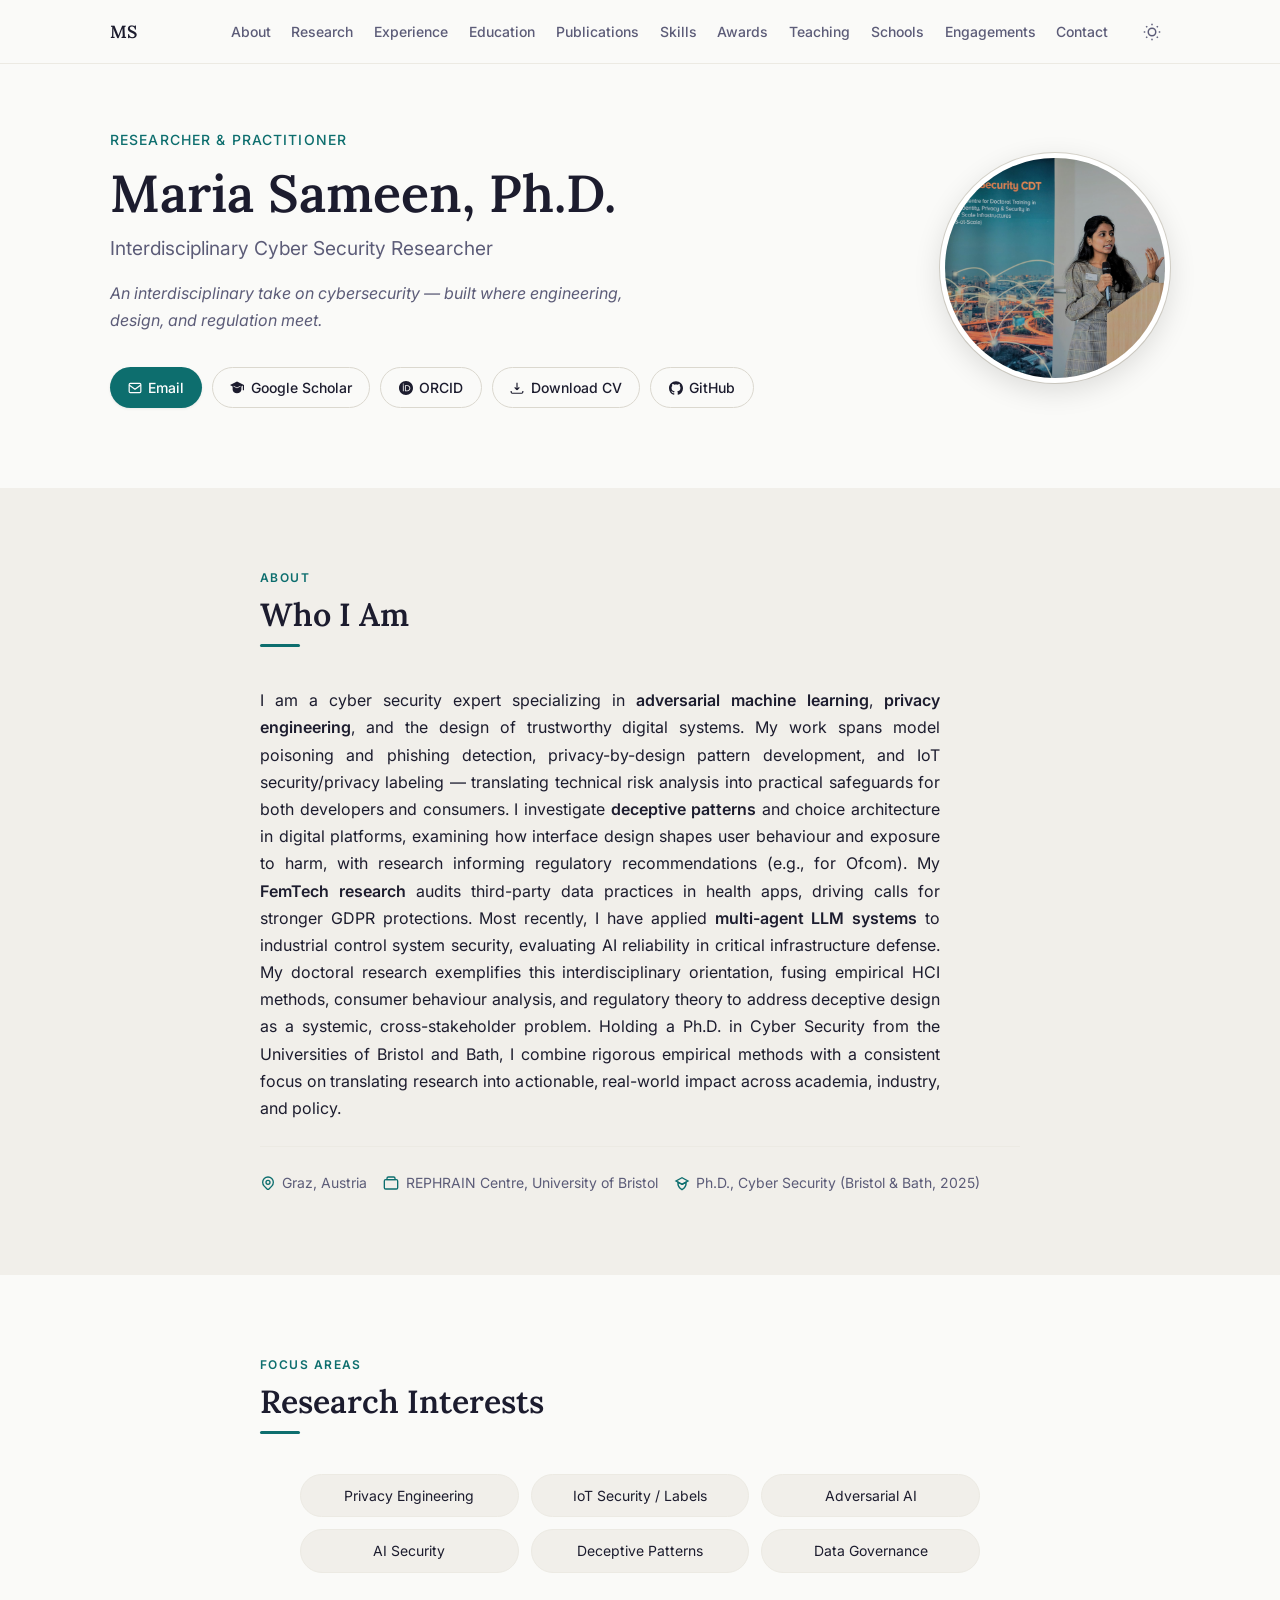
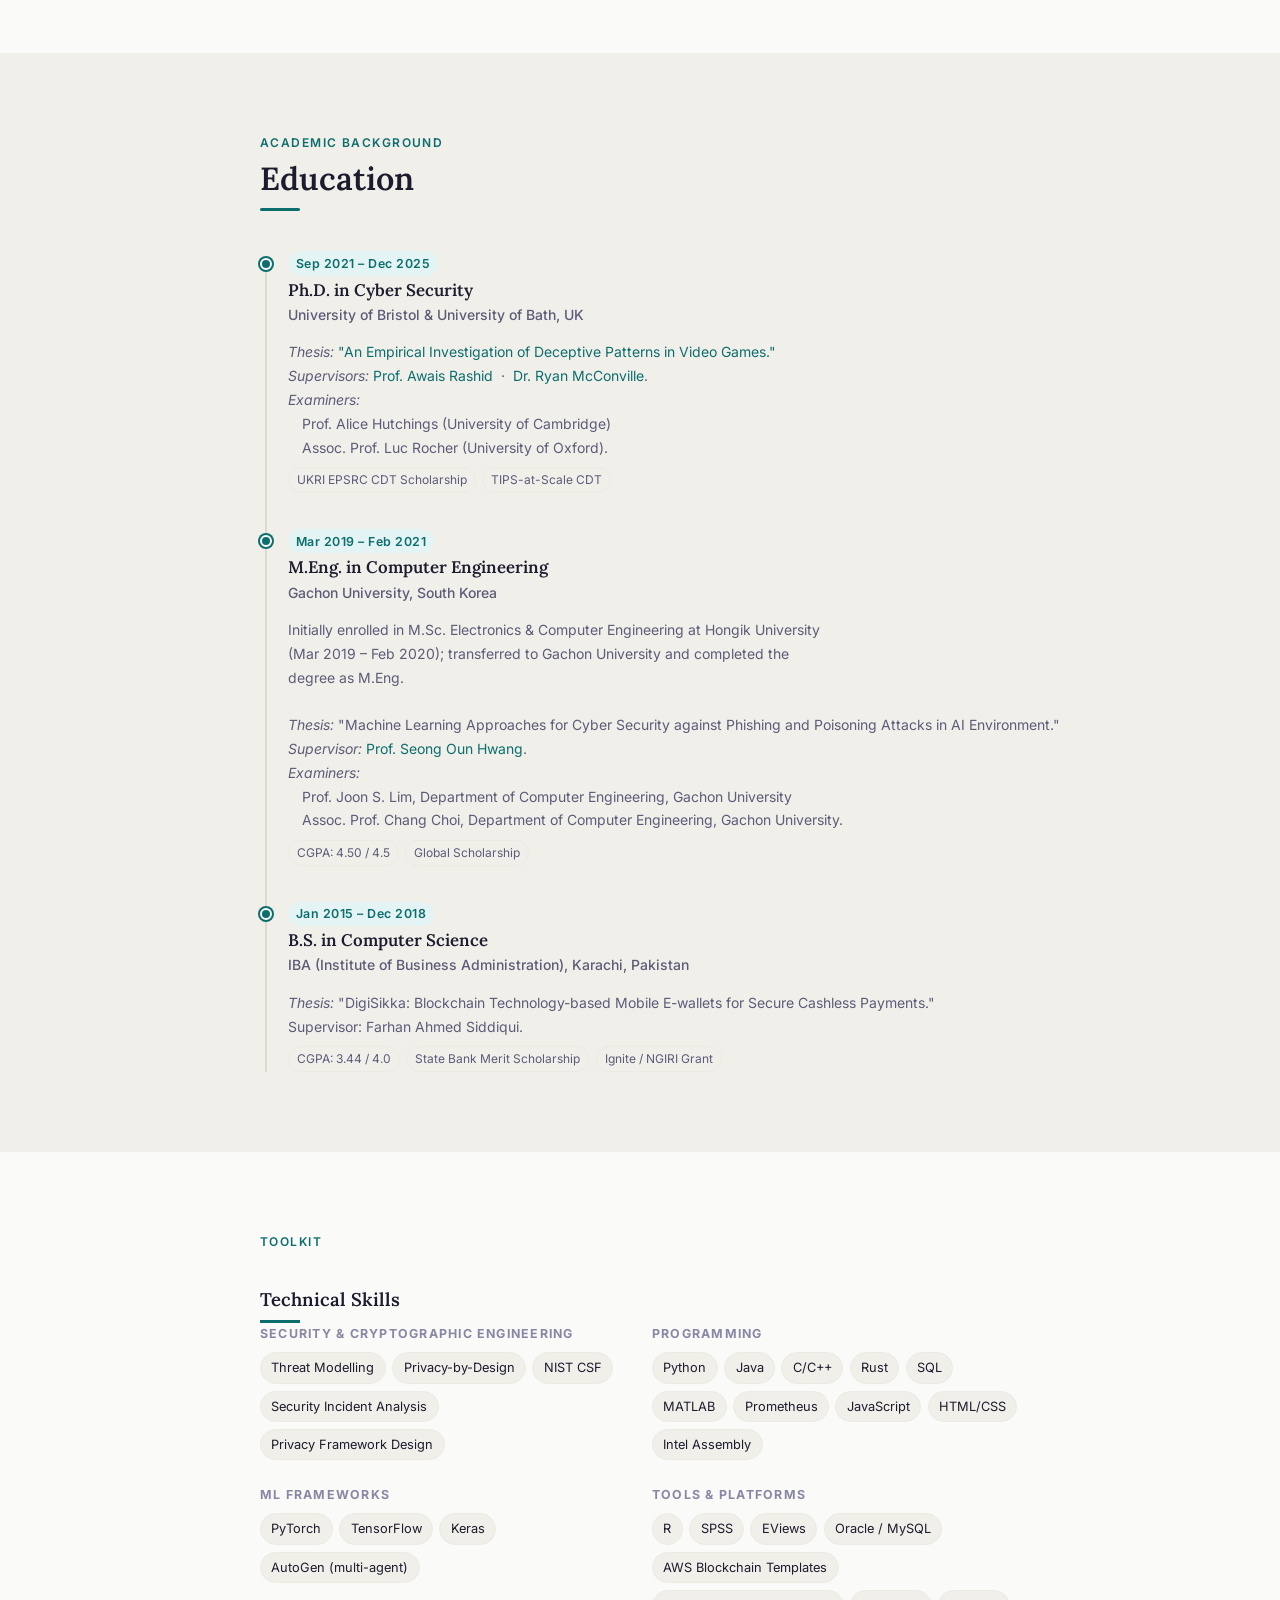
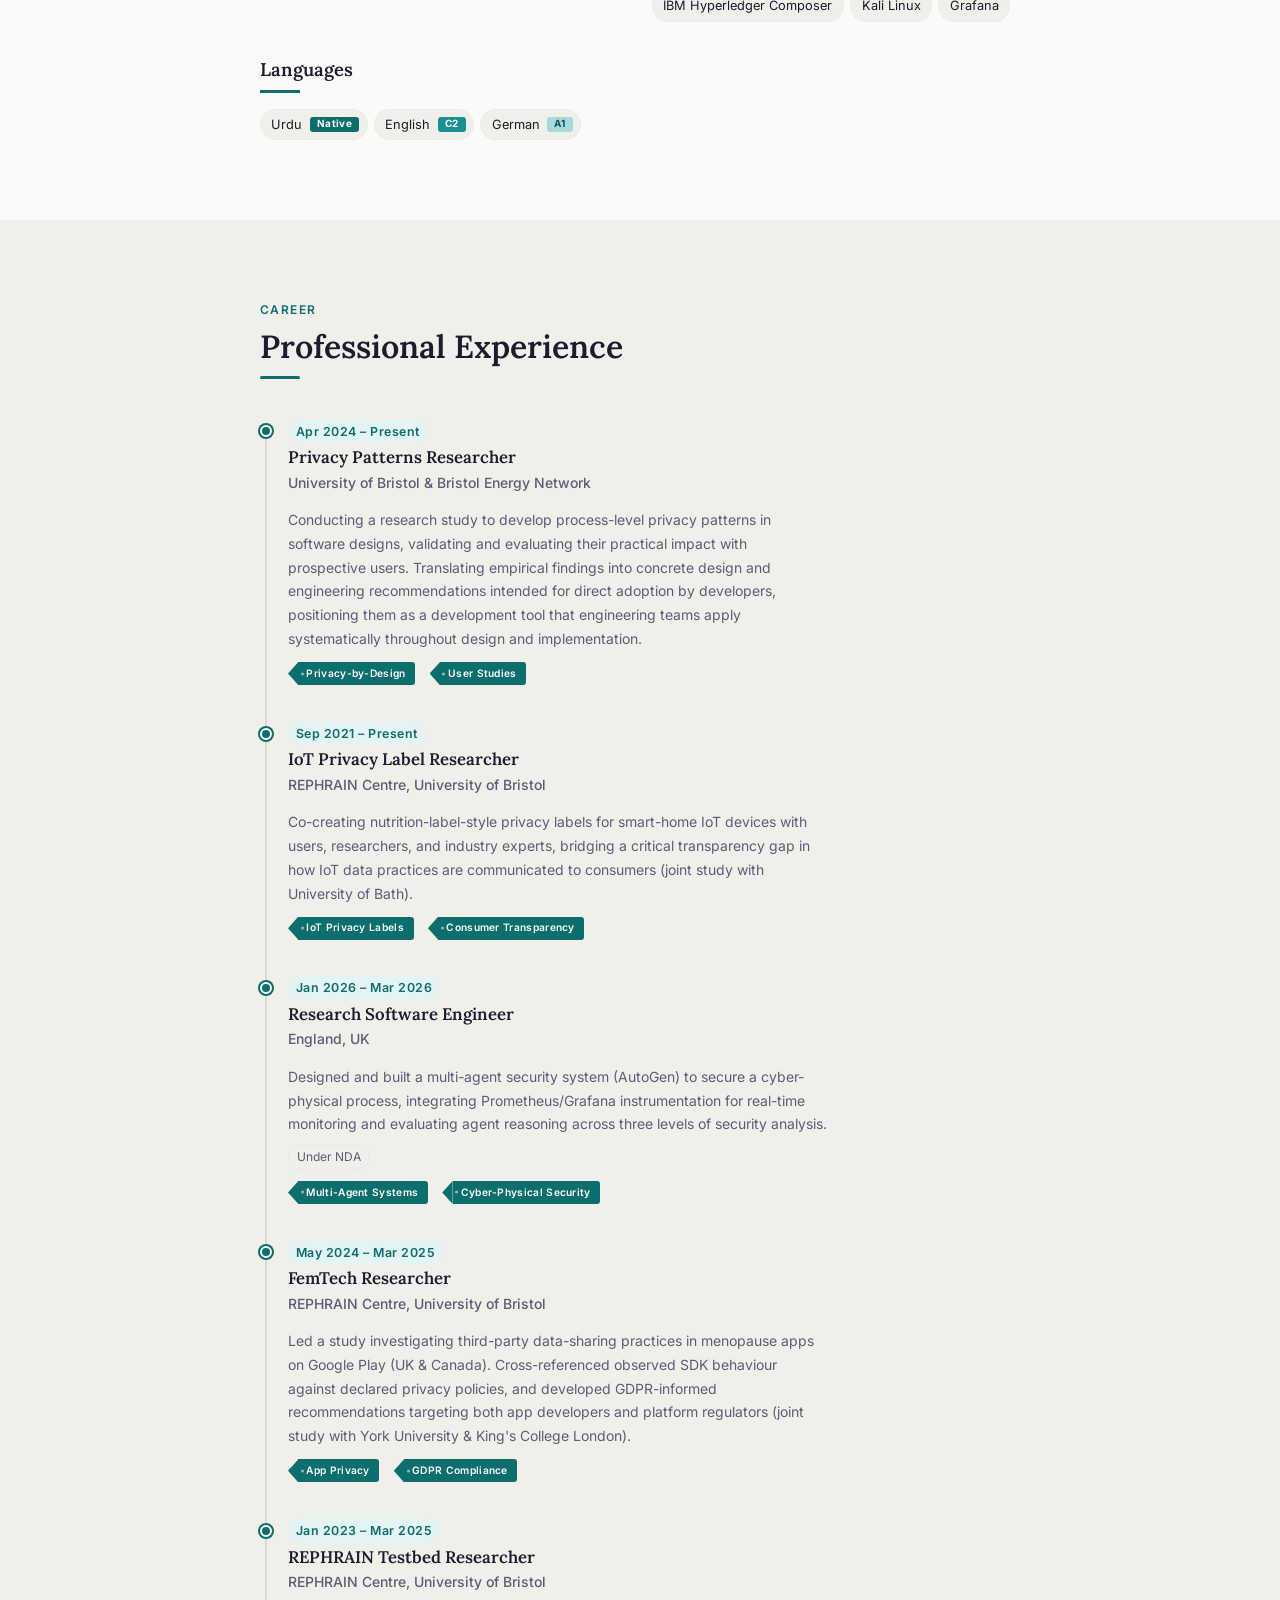
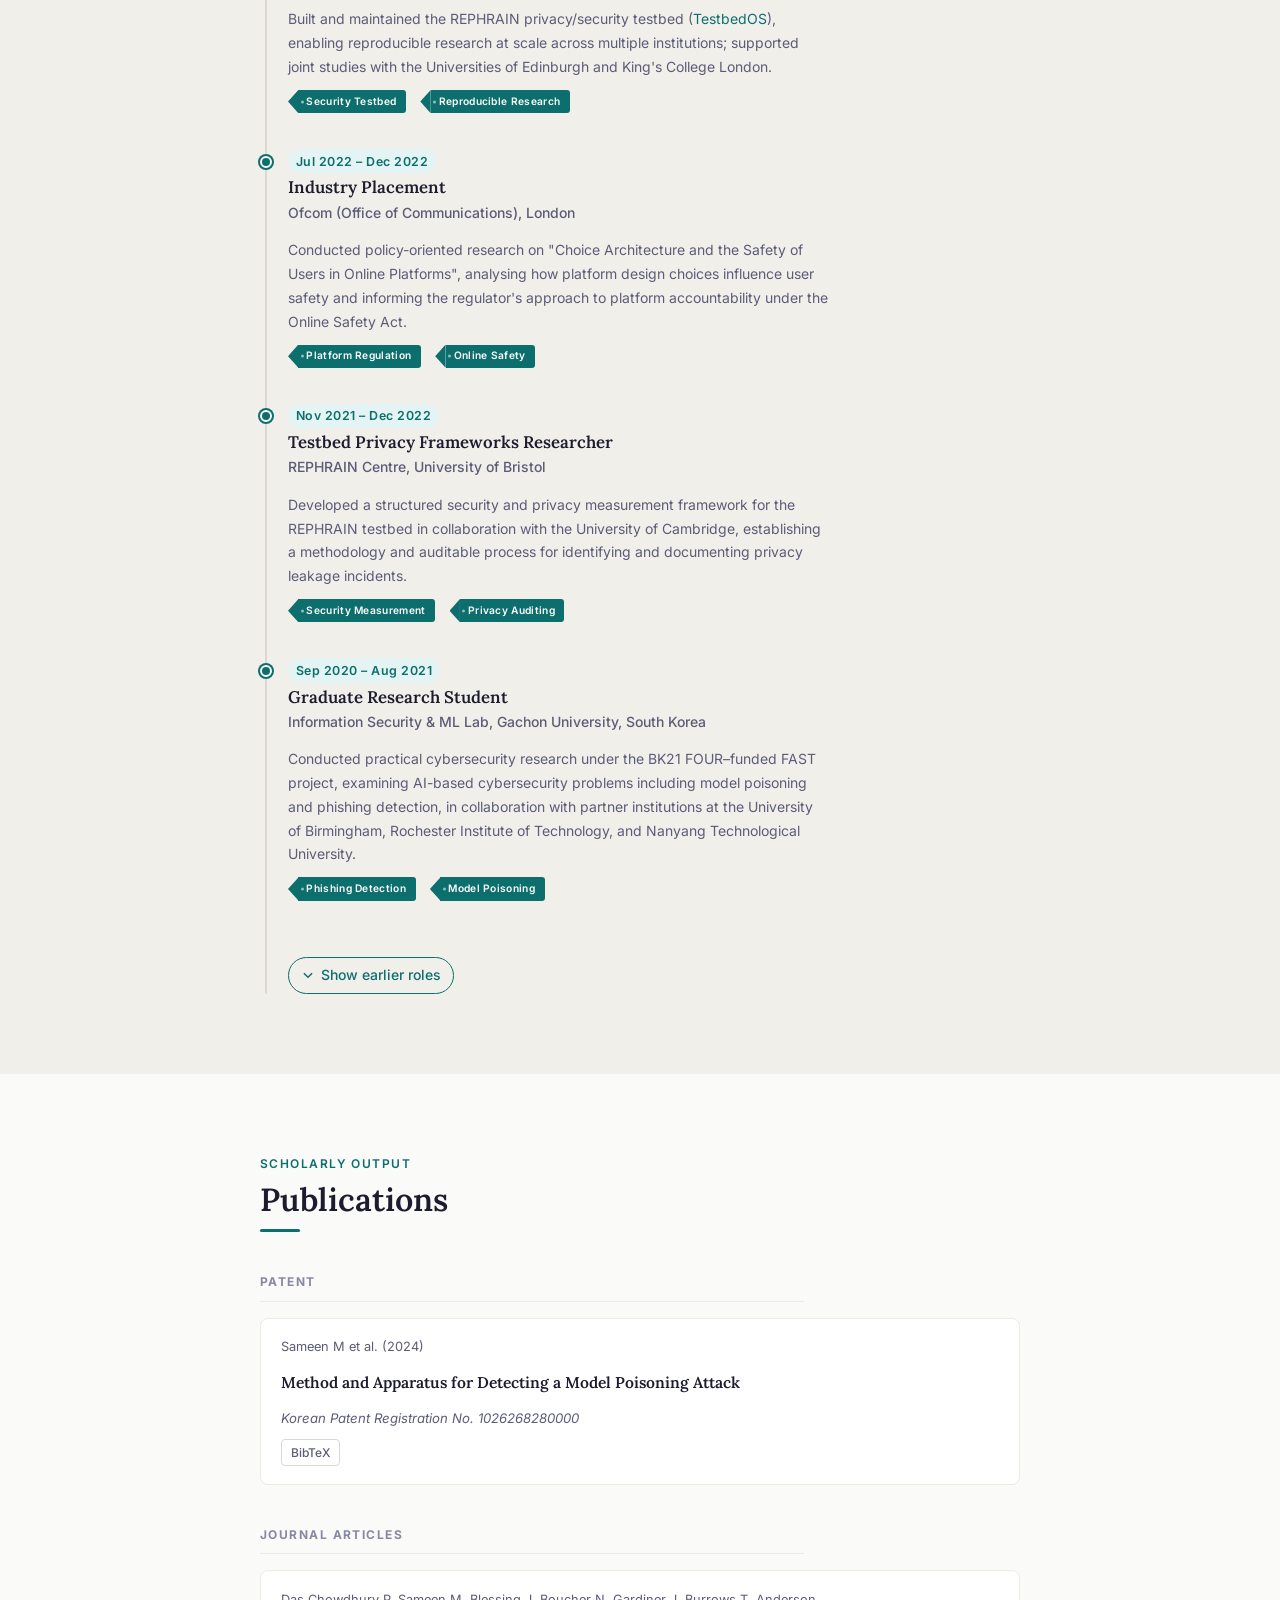
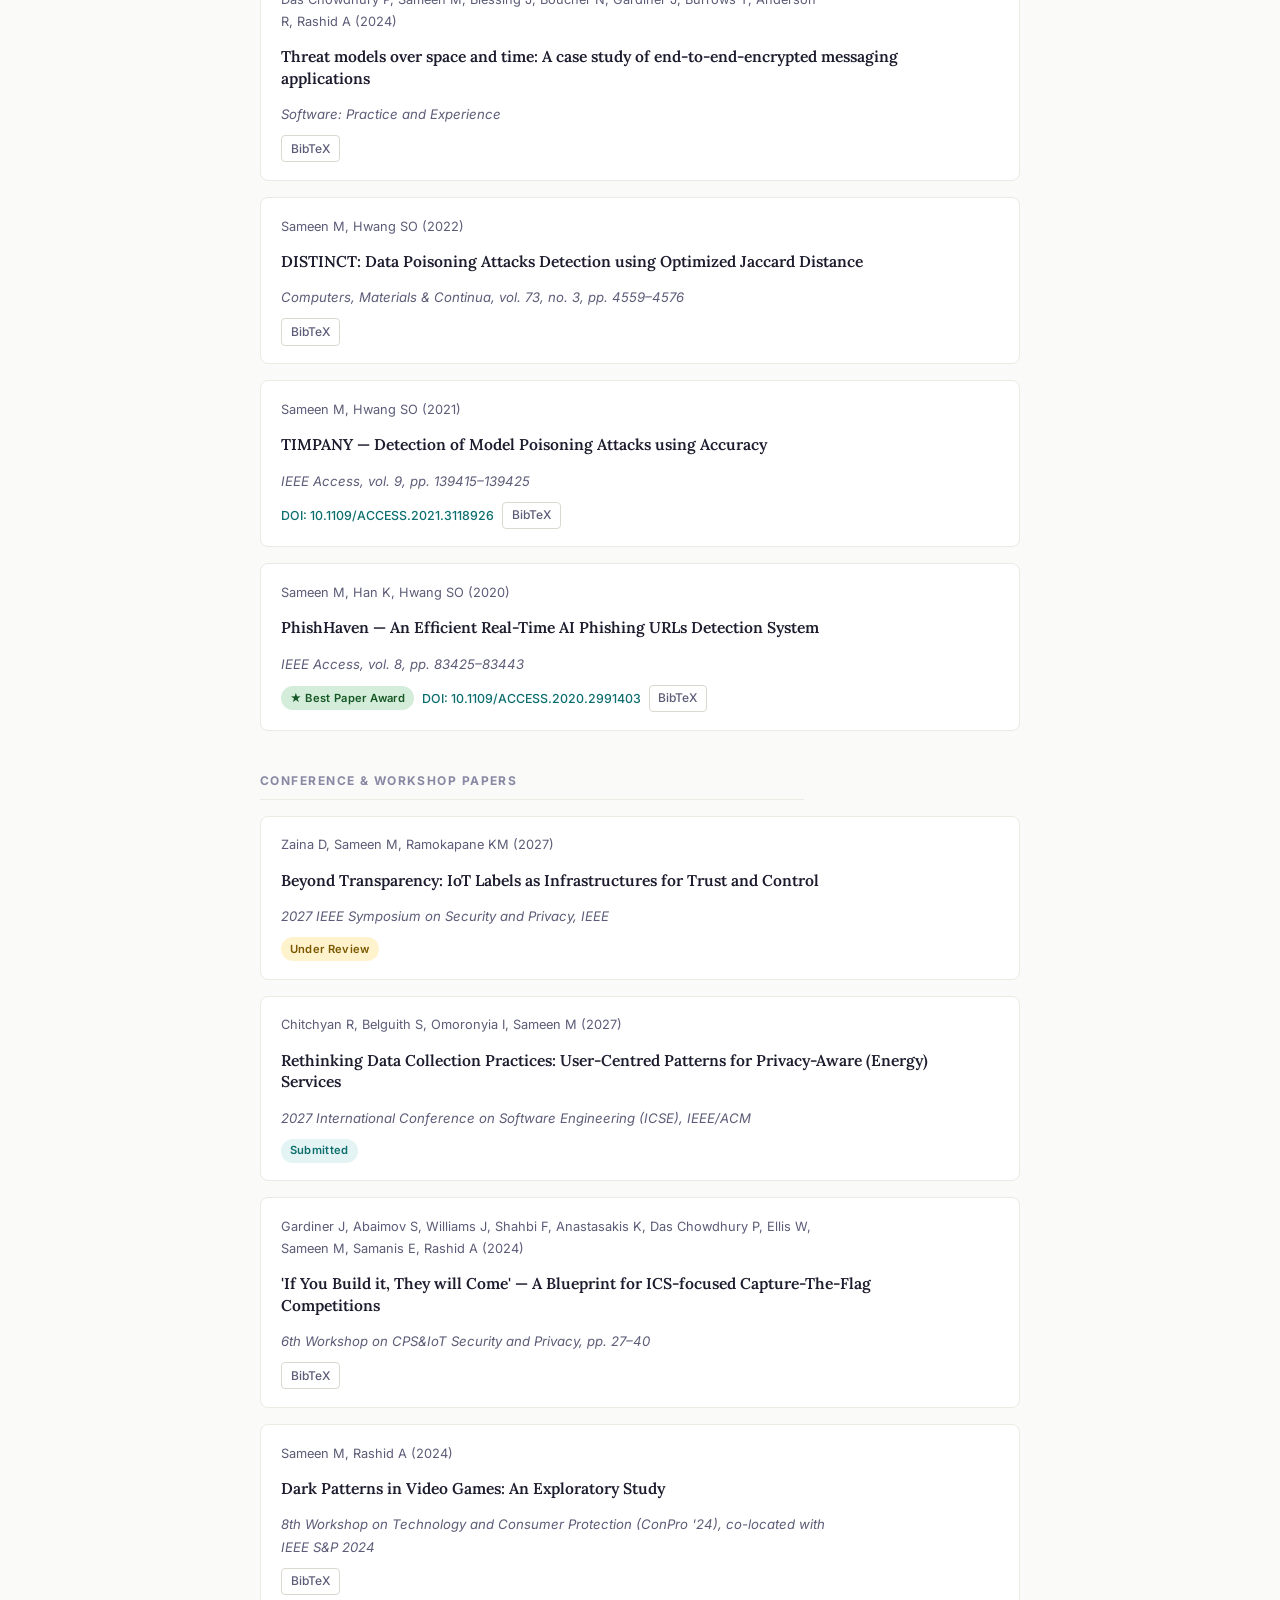
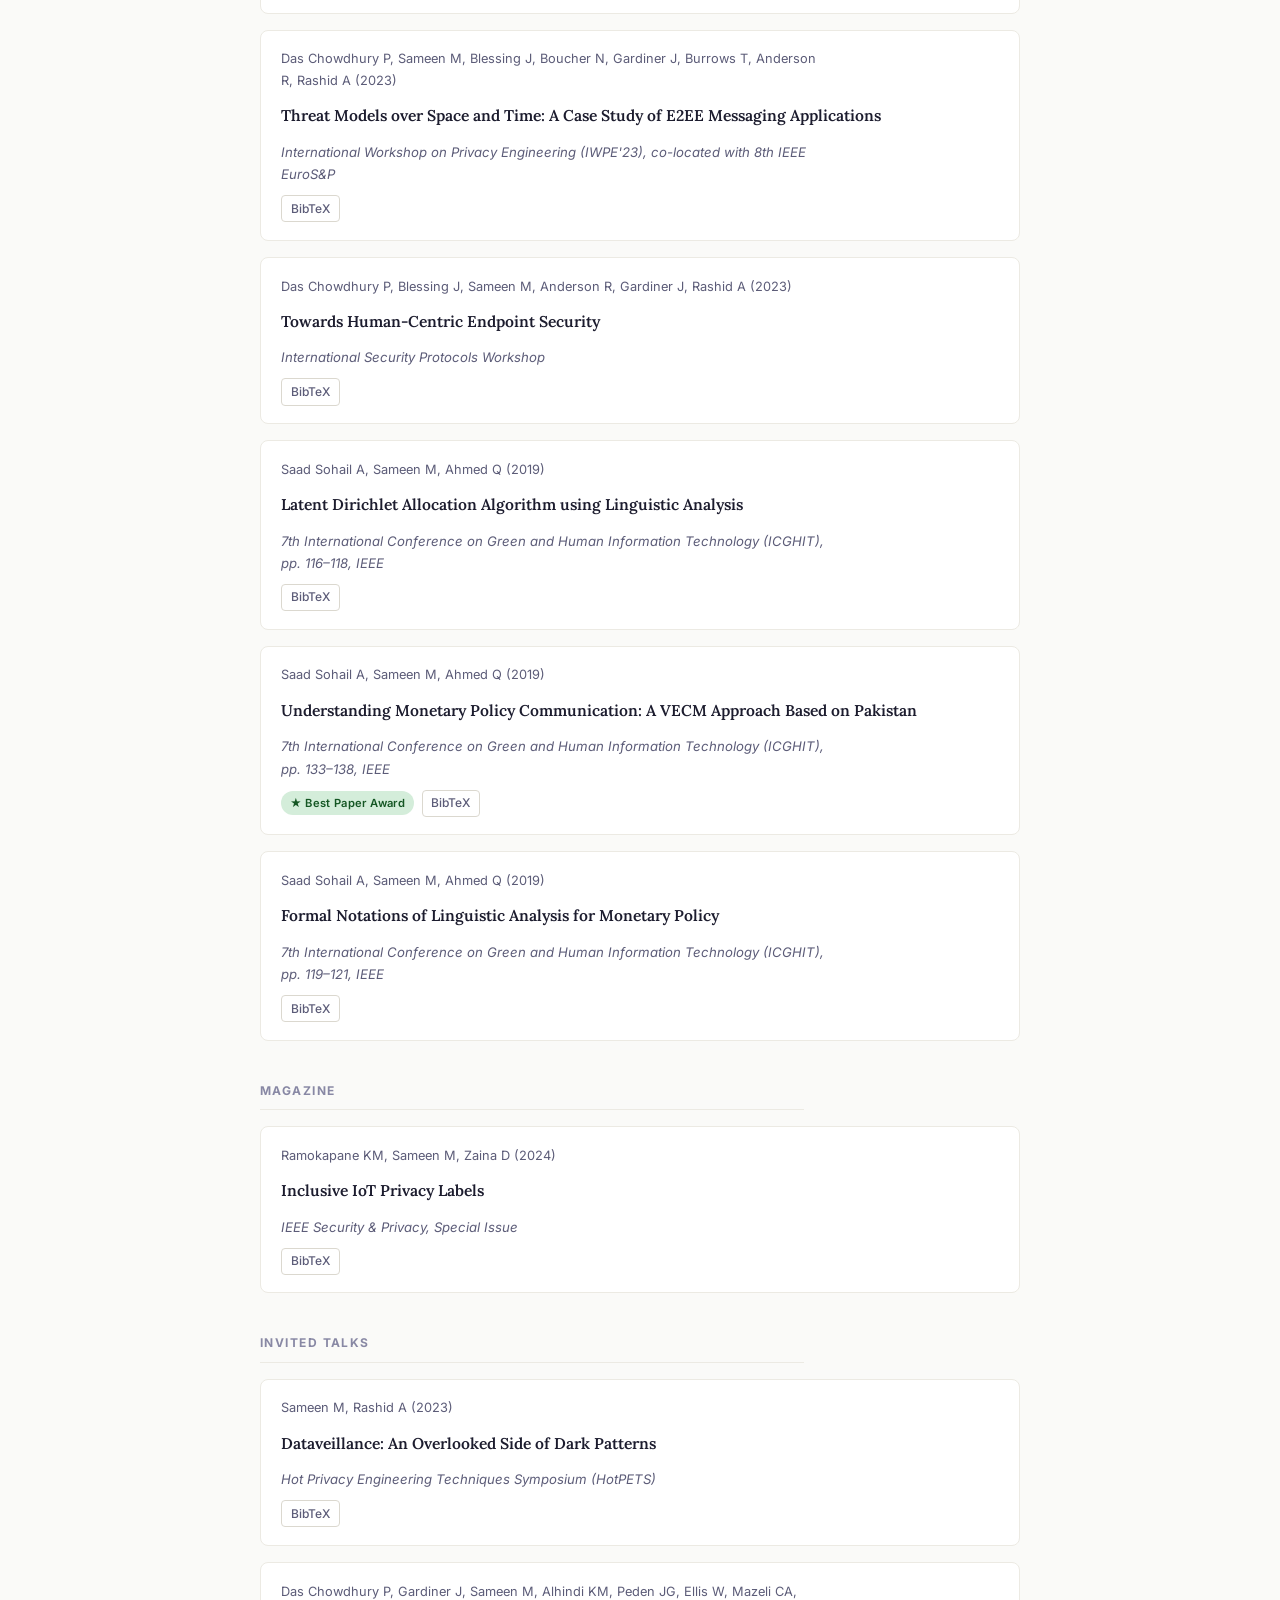
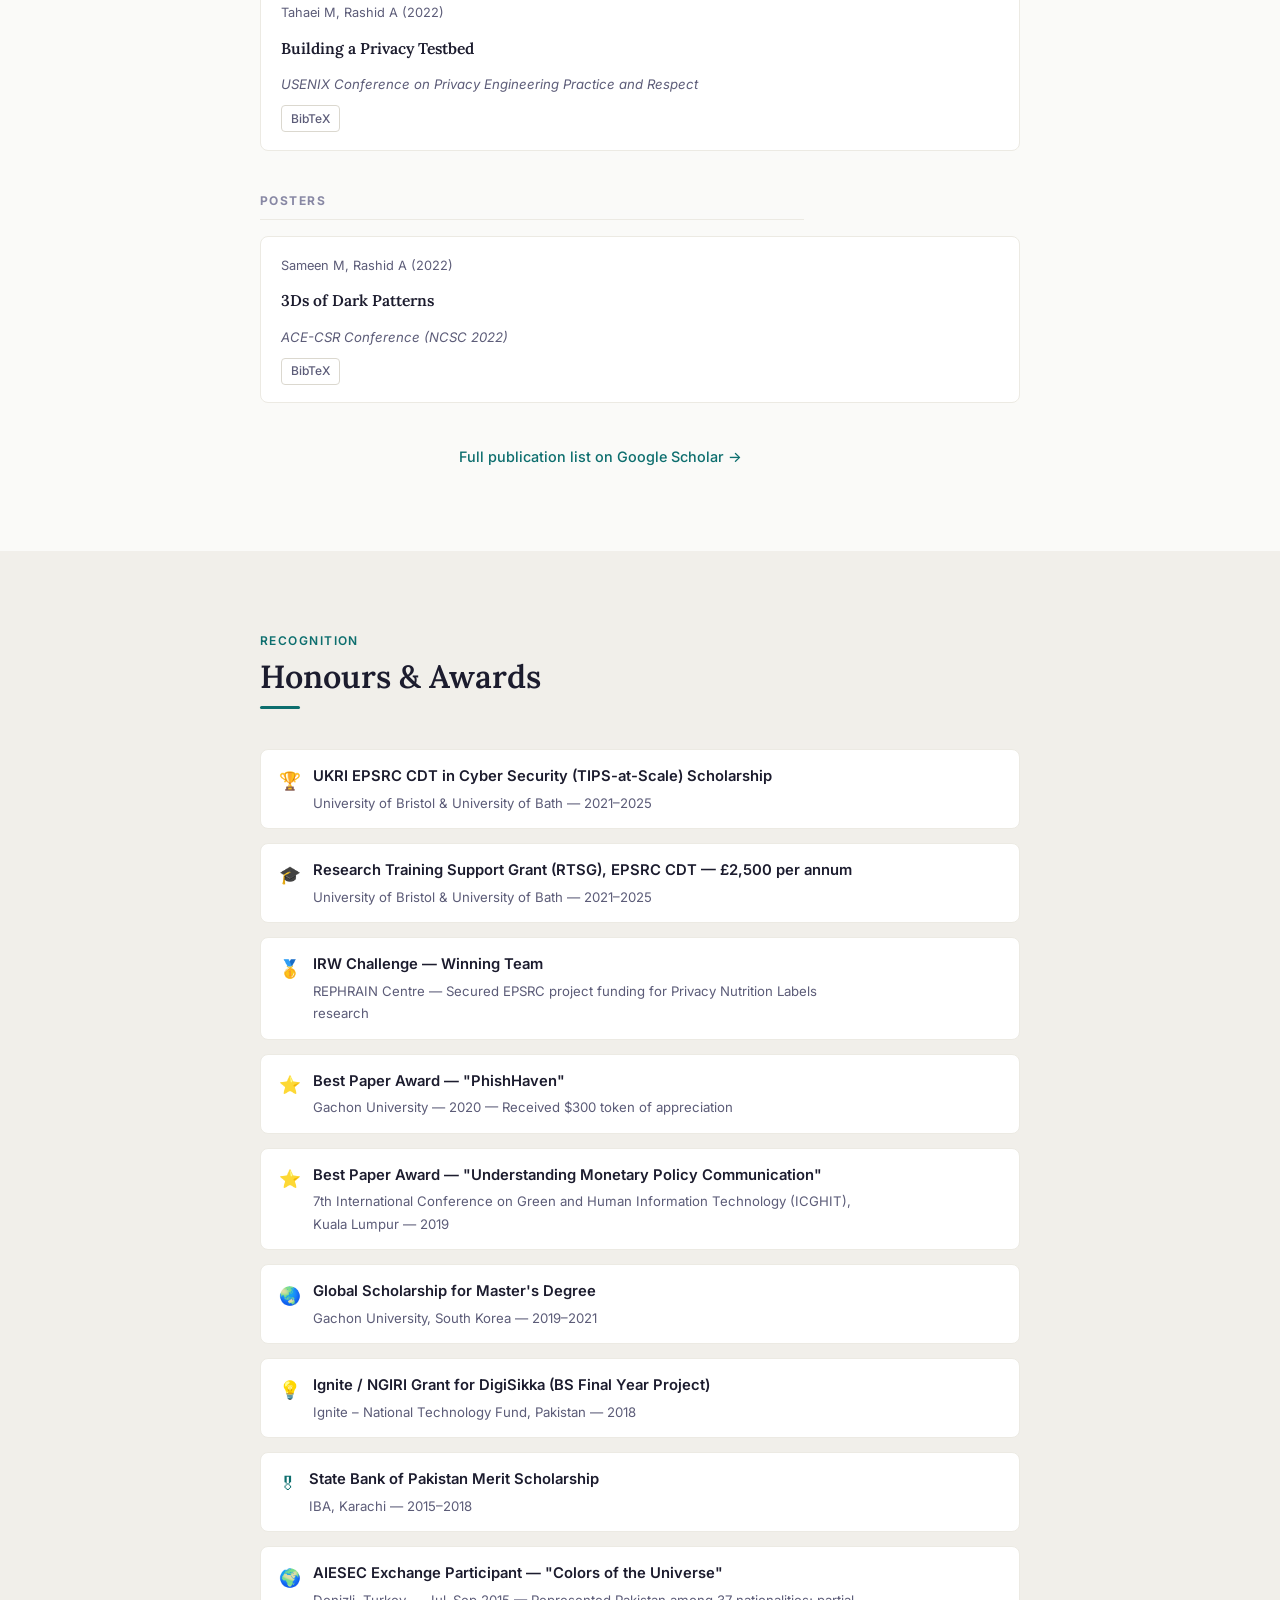
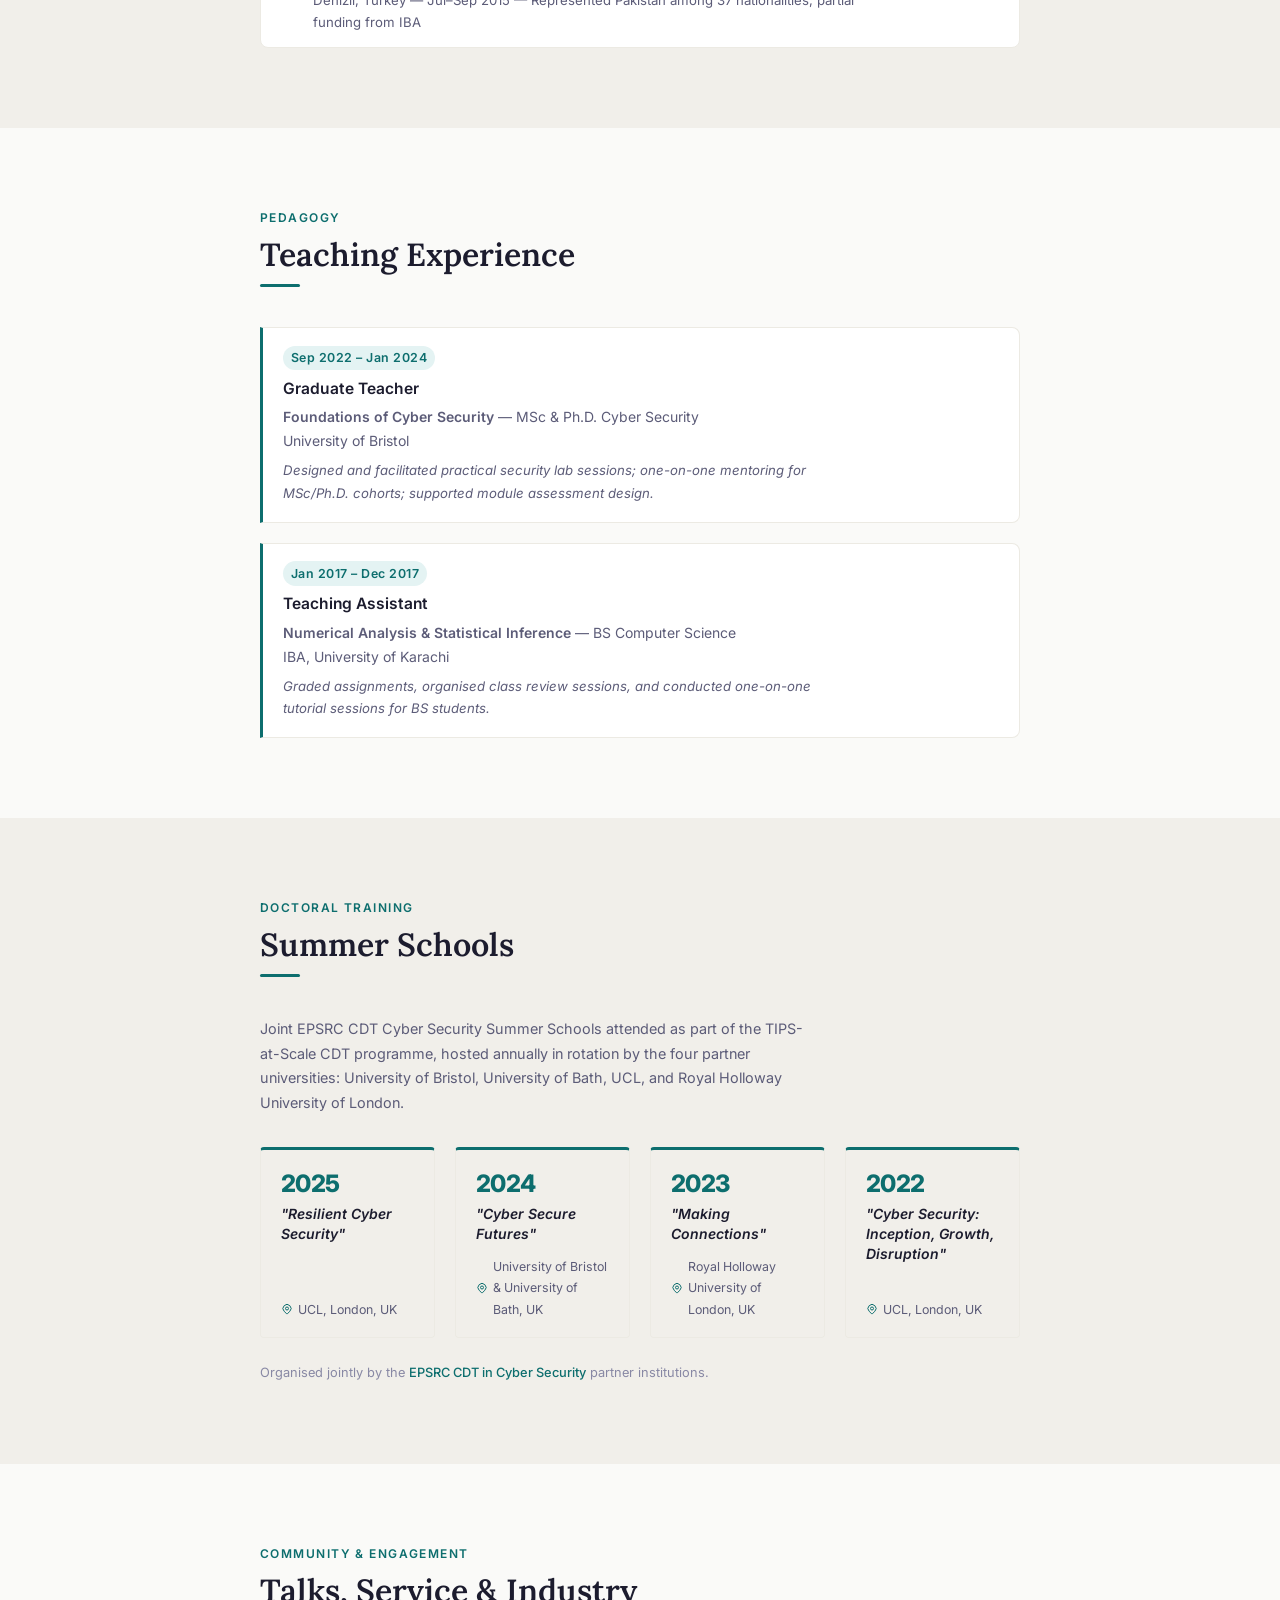
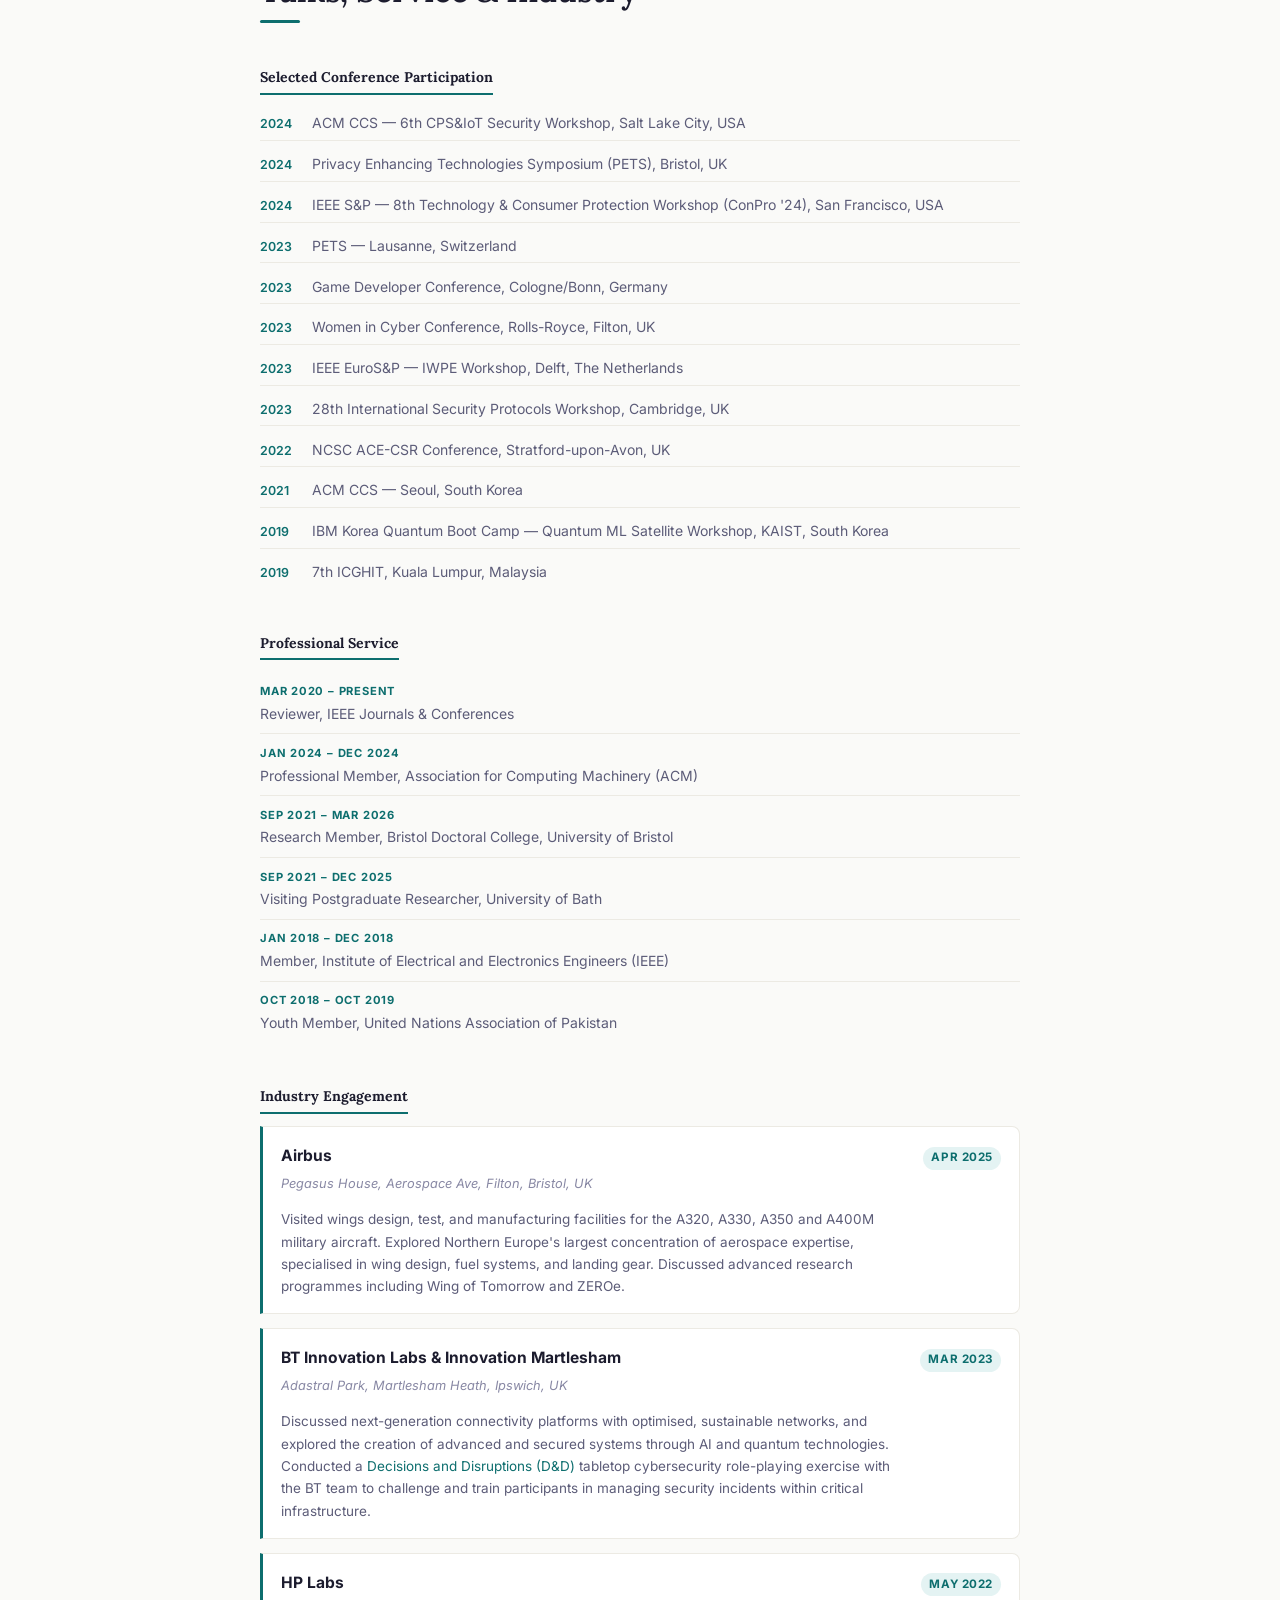
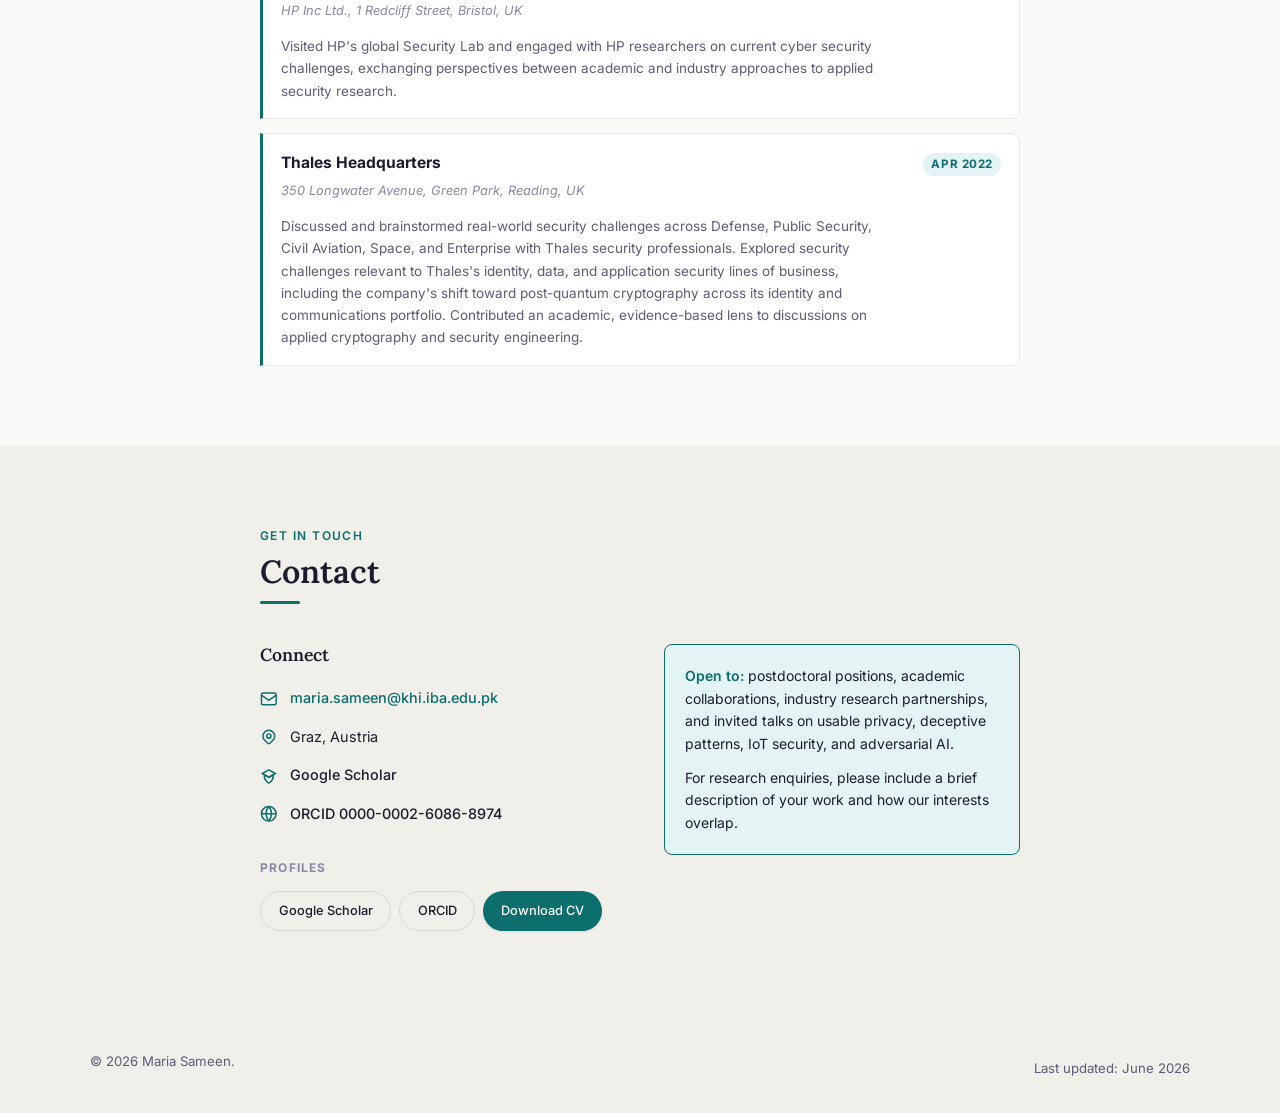
==== index.html @ 33188b80 "Add files via upload" ====
<!DOCTYPE html>
<html lang="en" data-theme="light">
<head>
  <meta charset="UTF-8">
  <meta name="viewport" content="width=device-width, initial-scale=1.0">
  <meta http-equiv="X-UA-Compatible" content="IE=edge">

  <!-- ── Primary Meta ─────────────────────────────────────── -->
  <title>Maria Sameen, Ph.D. — Cybersecurity &amp; Usable Privacy Researcher</title>
  <meta name="description" content="Maria Sameen, Ph.D. — Cybersecurity and Usable Privacy researcher. Ph.D. from the Universities of Bristol and Bath. Research on dark patterns in video games, IoT privacy labels, FemTech data sharing, and adversarial machine learning.">
  <meta name="author" content="Maria Sameen">
  <meta name="keywords" content="cybersecurity, usable privacy, dark patterns, IoT privacy labels, adversarial machine learning, phishing detection, privacy by design, FemTech, threat modelling, REPHRAIN">
  <link rel="canonical" href="https://mariasameen.github.io/">

  <!-- ── Open Graph ───────────────────────────────────────── -->
  <meta property="og:type"        content="profile">
  <meta property="og:title"       content="Maria Sameen, Ph.D. — Cybersecurity &amp; Usable Privacy Researcher">
  <meta property="og:description" content="Ph.D. researcher at the intersection of usable privacy, human-centred security, dark patterns, and adversarial ML. REPHRAIN Centre, University of Bristol.">
  <meta property="og:url"         content="https://mariasameen.github.io/">
  <meta property="og:image"       content="https://mariasameen.github.io/assets/img/og-image.jpg">
  <meta property="og:locale"      content="en_GB">
  <meta property="profile:first_name" content="Maria">
  <meta property="profile:last_name"  content="Sameen">

  <!-- ── Twitter Card ─────────────────────────────────────── -->
  <meta name="twitter:card"        content="summary_large_image">
  <meta name="twitter:title"       content="Maria Sameen, Ph.D. — Cybersecurity Researcher">
  <meta name="twitter:description" content="Ph.D. researcher specialising in dark patterns, IoT privacy labels, usable security, and adversarial ML.">
  <meta name="twitter:image"       content="https://mariasameen.github.io/assets/img/og-image.jpg">

  <!-- ── Dublin Core ──────────────────────────────────────── -->
  <meta name="DC.title"       content="Maria Sameen — Academic Portfolio">
  <meta name="DC.creator"     content="Maria Sameen">
  <meta name="DC.subject"     content="Cybersecurity; Usable Privacy; Dark Patterns; IoT; Adversarial Machine Learning">
  <meta name="DC.description" content="Academic portfolio of Dr. Maria Sameen, cybersecurity and usable privacy researcher at REPHRAIN Centre, University of Bristol.">
  <meta name="DC.language"    content="en">
  <meta name="DC.type"        content="Text">
  <meta name="DC.format"      content="text/html">
  <meta name="google-site-verification" content="ul670bhsERWDyQuGqXR5BR8n7BBrui9GAMQyujxNO04" />

  <!-- ── Highwire Press (Google Scholar indexing) ─────────── -->
  <meta name="citation_author"              content="Sameen, Maria">
  <meta name="citation_author_institution"  content="University of Bristol">
  <meta name="citation_author_email"        content="[CONTACT_EMAIL]">

  <!-- ── JSON-LD Structured Data ──────────────────────────── -->
  <script type="application/ld+json">
  {
    "@context": "https://schema.org",
    "@type": "Person",
    "name": "Maria Sameen",
    "honorificSuffix": "Ph.D.",
    "jobTitle": "Cybersecurity & Usable Privacy Researcher",
    "description": "Ph.D. researcher specialising in dark patterns in video games, IoT privacy labels, FemTech data sharing, and adversarial machine learning. REPHRAIN Centre, University of Bristol.",
    "url": "https://mariasameen.github.io",
    "image": "https://mariasameen.github.io/assets/img/profile.jpg",
    "sameAs": [
      "https://orcid.org/0000-0002-6086-8974",
      "https://scholar.google.com/citations?user=vm6Bh0cAAAAJ&hl=en"
    ],
    "alumniOf": [
      { "@type": "CollegeOrUniversity", "name": "University of Bristol", "address": { "@type": "PostalAddress", "addressLocality": "Bristol", "addressCountry": "GB" } },
      { "@type": "CollegeOrUniversity", "name": "University of Bath", "address": { "@type": "PostalAddress", "addressLocality": "Bath", "addressCountry": "GB" } },
      { "@type": "CollegeOrUniversity", "name": "Gachon University", "address": { "@type": "PostalAddress", "addressCountry": "KR" } }
    ],
    "affiliation": { "@type": "Organization", "name": "REPHRAIN Centre, University of Bristol" },
    "knowsAbout": [
      "Cybersecurity", "Usable Privacy", "Dark Patterns", "Deceptive Design",
      "IoT Privacy Labels", "Privacy by Design", "Adversarial Machine Learning",
      "Phishing Detection", "Threat Modelling", "FemTech Privacy"
    ],
    "address": {
      "@type": "PostalAddress",
      "addressLocality": "Graz",
      "addressCountry": "AT"
    }
  }
  </script>

  <!-- ── Fonts ─────────────────────────────────────────────── -->
  <link rel="preconnect" href="https://fonts.googleapis.com">
  <link rel="preconnect" href="https://fonts.gstatic.com" crossorigin>
  <link href="https://fonts.googleapis.com/css2?family=Lora:ital,wght@0,400;0,600;1,400&family=Inter:wght@300;400;500;600&display=swap" rel="stylesheet">

  <!-- ── Stylesheet ───────────────────────────────────────── -->
  <link rel="stylesheet" href="assets/css/style.css">

  <!-- ── Favicon (inline SVG) ─────────────────────────────── -->
  <link rel="icon" href="data:image/svg+xml,<svg xmlns='http://www.w3.org/2000/svg' viewBox='0 0 32 32'><defs><linearGradient id='g' x1='0' y1='0' x2='1' y2='1'><stop offset='0' stop-color='%2316b0b0'/><stop offset='1' stop-color='%230a5252'/></linearGradient></defs><circle cx='16' cy='16' r='16' fill='url(%23g)'/><circle cx='16' cy='16' r='14.5' fill='none' stroke='white' stroke-opacity='0.22' stroke-width='1'/><text x='16' y='21' font-family='Georgia,serif' font-size='14' font-weight='700' fill='white' text-anchor='middle'>MS</text></svg>">

  <!-- Apply stored theme before render to avoid flash -->
  <script>
    (function(){
      var t = localStorage.getItem('theme');
      if (t) document.documentElement.setAttribute('data-theme', t);
      else if (window.matchMedia('(prefers-color-scheme: dark)').matches)
        document.documentElement.setAttribute('data-theme', 'dark');
    })();
  </script>
</head>

<body>
  <!-- ── SKIP LINK ──────────────────────────────────────────── -->
  <a class="skip-link" href="#main-content">Skip to main content</a>

  <!-- ═══════════════════════════════════════════════════════════
       NAVIGATION
  ════════════════════════════════════════════════════════════ -->
  <header class="site-header" role="banner">
    <nav class="nav-inner" role="navigation" aria-label="Main navigation">

      <div class="nav-brand">
        <a href="#home" aria-label="Maria Sameen — home">MS</a>
      </div>

      <!-- Mobile hamburger -->
      <button class="nav-toggle" aria-expanded="false" aria-controls="nav-menu" aria-label="Open navigation menu">
        <span aria-hidden="true"></span>
        <span aria-hidden="true"></span>
        <span aria-hidden="true"></span>
      </button>

      <!-- Nav links -->
      <ul class="nav-links" id="nav-menu" role="list">
        <li><a href="#about"          class="nav-link">About</a></li>
        <li><a href="#research"       class="nav-link">Research</a></li>
        <li><a href="#experience"     class="nav-link">Experience</a></li>
        <li><a href="#education"      class="nav-link">Education</a></li>
        <li><a href="#publications"   class="nav-link">Publications</a></li>
        <li><a href="#skills"         class="nav-link">Skills</a></li>
        <li><a href="#honours"        class="nav-link">Awards</a></li>
        <li><a href="#teaching"       class="nav-link">Teaching</a></li>
        <li><a href="#summer-schools" class="nav-link">Schools</a></li>
        <li><a href="#service"        class="nav-link">Engagements</a></li>
        <li><a href="#contact"        class="nav-link">Contact</a></li>
      </ul>

      <!-- Dark / light toggle -->
      <button class="theme-toggle" id="theme-toggle" aria-label="Switch to dark mode">
        <!-- Sun icon (shown in light mode) -->
        <svg class="icon-sun" xmlns="http://www.w3.org/2000/svg" fill="none" viewBox="0 0 24 24" stroke="currentColor" stroke-width="2" aria-hidden="true">
          <circle cx="12" cy="12" r="5"/><line x1="12" y1="1" x2="12" y2="3"/><line x1="12" y1="21" x2="12" y2="23"/>
          <line x1="4.22" y1="4.22" x2="5.64" y2="5.64"/><line x1="18.36" y1="18.36" x2="19.78" y2="19.78"/>
          <line x1="1" y1="12" x2="3" y2="12"/><line x1="21" y1="12" x2="23" y2="12"/>
          <line x1="4.22" y1="19.78" x2="5.64" y2="18.36"/><line x1="18.36" y1="5.64" x2="19.78" y2="4.22"/>
        </svg>
        <!-- Moon icon (shown in dark mode) -->
        <svg class="icon-moon" xmlns="http://www.w3.org/2000/svg" fill="none" viewBox="0 0 24 24" stroke="currentColor" stroke-width="2" aria-hidden="true">
          <path d="M21 12.79A9 9 0 1111.21 3a7 7 0 109.79 9.79z"/>
        </svg>
      </button>

    </nav>
  </header>

  <main id="main-content">

    <!-- ═══════════════════════════════════════════════════════
         HERO
    ════════════════════════════════════════════════════════ -->
    <section id="home" class="hero" aria-labelledby="hero-name">
      <div class="hero-inner">

        <div class="hero-text">
          <p class="hero-greeting" aria-hidden="true">Researcher &amp; Practitioner</p>
          <h1 class="hero-name" id="hero-name">Maria Sameen,&nbsp;Ph.D.</h1>
          <p class="hero-headline">Interdisciplinary Cyber Security Researcher</p>
          <p class="hero-tagline">
            An interdisciplinary take on cybersecurity — built where engineering, design, and regulation meet.
          </p>

          <div class="hero-links" role="list">
            <!-- ↓ Replace [CONTACT_EMAIL_B64] with base64 of your email address -->
            <span
              class="btn btn--primary contact-obfuscated"
              data-email="bWFyaWEuc2FtZWVuQGtoaS5pYmEuZWR1LnBr"
              role="link"
              tabindex="0"
              aria-label="Send email"
            >
              <!-- Envelope icon -->
              <svg xmlns="http://www.w3.org/2000/svg" width="14" height="14" fill="none" viewBox="0 0 24 24" stroke="currentColor" stroke-width="2" aria-hidden="true"><rect x="2" y="4" width="20" height="16" rx="2"/><path d="M2 7l10 7 10-7"/></svg>
              Email
            </span>

            <a href="https://scholar.google.com/citations?user=vm6Bh0cAAAAJ&hl=en"
               class="btn btn--outline" target="_blank" rel="noopener noreferrer"
               aria-label="Google Scholar profile (opens in new tab)">
              <svg xmlns="http://www.w3.org/2000/svg" width="14" height="14" fill="currentColor" viewBox="0 0 24 24" aria-hidden="true"><path d="M12 1L0 7l4.5 2.25V15c0 3.31 3.37 6 7.5 6s7.5-2.69 7.5-6V9.25L22 7.5V16h2V7L12 1zm6 8.28l-6 3-6-3V8.09l6 3 6-3v1.19z"/></svg>
              Google Scholar
            </a>

            <a href="https://orcid.org/0000-0002-6086-8974"
               class="btn btn--outline" target="_blank" rel="noopener noreferrer"
               aria-label="ORCID profile (opens in new tab)">
              <svg xmlns="http://www.w3.org/2000/svg" width="14" height="14" fill="currentColor" viewBox="0 0 24 24" aria-hidden="true"><path d="M12 0C5.372 0 0 5.372 0 12s5.372 12 12 12 12-5.372 12-12S18.628 0 12 0zM7.369 4.378c.525 0 .947.431.947.947s-.422.947-.947.947a.95.95 0 0 1-.947-.947c0-.525.422-.947.947-.947zm-.722 3.038h1.444v10.041H6.647V7.416zm3.562 0h3.9c3.712 0 5.344 2.653 5.344 5.025 0 2.578-2.016 5.016-5.325 5.016h-3.919V7.416zm1.444 1.303v7.444h2.297c3.272 0 3.872-2.484 3.872-3.722 0-2.016-1.284-3.722-3.828-3.722h-2.341z"/></svg>
              ORCID
            </a>

            <a href="assets/cv/Maria_Sameen_CV.pdf"
               class="btn btn--outline" download
               aria-label="Download CV (PDF)">
              <svg xmlns="http://www.w3.org/2000/svg" width="14" height="14" fill="none" viewBox="0 0 24 24" stroke="currentColor" stroke-width="2" aria-hidden="true"><path d="M12 15V3m0 12l-4-4m4 4l4-4"/><path d="M2 17v2a2 2 0 002 2h16a2 2 0 002-2v-2"/></svg>
              Download CV
            </a>

            <a href="https://github.com/MariaSameen"
               class="btn btn--outline" target="_blank" rel="noopener noreferrer"
               aria-label="GitHub profile (opens in new tab)">
              <svg xmlns="http://www.w3.org/2000/svg" width="14" height="14" fill="currentColor" viewBox="0 0 24 24" aria-hidden="true"><path d="M12 .297c-6.63 0-12 5.373-12 12 0 5.303 3.438 9.8 8.205 11.385.6.113.82-.258.82-.577 0-.285-.01-1.04-.015-2.04-3.338.724-4.042-1.61-4.042-1.61C4.422 18.07 3.633 17.7 3.633 17.7c-1.087-.744.084-.729.084-.729 1.205.084 1.838 1.236 1.838 1.236 1.07 1.835 2.809 1.305 3.495.998.108-.776.417-1.305.76-1.605-2.665-.3-5.466-1.332-5.466-5.93 0-1.31.465-2.38 1.235-3.22-.135-.303-.54-1.523.105-3.176 0 0 1.005-.322 3.3 1.23.96-.267 1.98-.399 3-.405 1.02.006 2.04.138 3 .405 2.28-1.552 3.285-1.23 3.285-1.23.645 1.653.24 2.873.12 3.176.765.84 1.23 1.91 1.23 3.22 0 4.61-2.805 5.625-5.475 5.92.42.36.81 1.096.81 2.22 0 1.606-.015 2.896-.015 3.286 0 .315.21.69.825.57C20.565 22.092 24 17.592 24 12.297c0-6.627-5.373-12-12-12"/></svg>
              GitHub
            </a>
          </div>
        </div><!-- /hero-text -->

        <div class="hero-photo" aria-hidden="true">
          <div class="photo-wrap">
              <!-- Replace this placeholder with: -->
              <img src="assets/img/profile.jpg" alt="Portrait of Maria Sameen" width="230" height="230">
            <!-- <div class="photo-placeholder" aria-label="Profile photo placeholder">MS</div> -->
          </div>
        </div>

      </div><!-- /hero-inner -->
    </section>

    <!-- ═══════════════════════════════════════════════════════
         ABOUT
    ════════════════════════════════════════════════════════ -->
    <section id="about" class="section section--alt" aria-labelledby="about-heading">
      <div class="container">
        <div class="section-title">
          <p class="section-label">About</p>
          <h2 id="about-heading">Who I Am</h2>
        </div>

        <div class="about-grid">
          <div class="about-text">
            <p>
              I am a cyber security expert specializing in <strong>adversarial machine learning</strong>,
              <strong>privacy engineering</strong>, and the design of trustworthy digital systems.
              My work spans model poisoning and phishing detection, privacy-by-design pattern
              development, and IoT security/privacy labeling — translating technical risk analysis
              into practical safeguards for both developers and consumers. I investigate
              <strong>deceptive patterns</strong> and choice architecture in digital platforms,
              examining how interface design shapes user behaviour and exposure to harm, with
              research informing regulatory recommendations (e.g., for Ofcom). My
              <strong>FemTech research</strong> audits third-party data practices in health apps,
              driving calls for stronger GDPR protections. Most recently, I have applied
              <strong>multi-agent LLM systems</strong> to industrial control system security,
              evaluating AI reliability in critical infrastructure defense. My doctoral research
              exemplifies this interdisciplinary orientation, fusing empirical HCI methods,
              consumer behaviour analysis, and regulatory theory to address deceptive design as a
              systemic, cross-stakeholder problem. Holding a Ph.D. in Cyber Security from the
              Universities of Bristol and Bath, I combine rigorous empirical methods with a
              consistent focus on translating research into actionable, real-world impact across
              academia, industry, and policy.
            </p>

            <div class="about-meta">
              <span class="about-meta-item">
                <svg xmlns="http://www.w3.org/2000/svg" fill="none" viewBox="0 0 24 24" stroke="currentColor" stroke-width="2" aria-hidden="true"><path d="M17.657 16.657L13.414 20.9a2 2 0 01-2.828 0l-4.243-4.243a8 8 0 1111.314 0z"/><circle cx="12" cy="11" r="3"/></svg>
                Graz, Austria
              </span>
              <span class="about-meta-item">
                <svg xmlns="http://www.w3.org/2000/svg" fill="none" viewBox="0 0 24 24" stroke="currentColor" stroke-width="2" aria-hidden="true"><rect x="2" y="7" width="20" height="14" rx="2"/><path d="M16 3H8a2 2 0 00-2 2v2h12V5a2 2 0 00-2-2z"/></svg>
                REPHRAIN Centre, University of Bristol
              </span>
              <span class="about-meta-item">
                <svg xmlns="http://www.w3.org/2000/svg" fill="none" viewBox="0 0 24 24" stroke="currentColor" stroke-width="2" aria-hidden="true"><path d="M12 14l9-5-9-5-9 5 9 5z"/><path d="M12 14l6.16-3.422A12 12 0 0112 22a12 12 0 01-6.16-11.422L12 14z"/></svg>
                Ph.D., Cyber Security (Bristol &amp; Bath, 2025)
              </span>
            </div>
          </div>
        </div>
      </div>
    </section>

    <!-- ═══════════════════════════════════════════════════════
         RESEARCH INTERESTS
    ════════════════════════════════════════════════════════ -->
    <section id="research" class="section" aria-labelledby="research-heading">
      <div class="container">
        <div class="section-title">
          <p class="section-label">Focus Areas</p>
          <h2 id="research-heading">Research Interests</h2>
        </div>

        <div class="research-tags">
          <span class="skill-tag">Privacy Engineering</span>
          <span class="skill-tag">IoT Security / Labels</span>
          <span class="skill-tag">Adversarial AI</span>
          <span class="skill-tag">AI Security</span>
          <span class="skill-tag">Deceptive Patterns</span>
          <span class="skill-tag">Data Governance</span>
        </div>
      </div>
    </section>

    <!-- ═══════════════════════════════════════════════════════
         EDUCATION
    ════════════════════════════════════════════════════════ -->
    <section id="education" class="section section--alt" aria-labelledby="edu-heading">
      <div class="container">
        <div class="section-title">
          <p class="section-label">Academic Background</p>
          <h2 id="edu-heading">Education</h2>
        </div>

        <div class="timeline" role="list">

          <!-- PhD -->
          <article class="timeline-item" role="listitem">
            <div class="timeline-dot" aria-hidden="true"></div>
            <div class="timeline-header">
              <time class="timeline-period">Sep 2021 – Dec 2025</time>
            </div>
            <h3 class="timeline-title">Ph.D. in Cyber Security</h3>
            <p class="timeline-org">University of Bristol &amp; University of Bath, UK</p>
            <p class="timeline-desc">
              <em>Thesis:</em> <a href="https://research-information.bris.ac.uk/en/studentTheses/an-empirical-investigation-of-deceptive-patterns-in-video-games/" target="_blank" rel="noopener noreferrer" style="white-space: nowrap;">"An Empirical Investigation of Deceptive Patterns in Video Games."</a><br>
              <em>Supervisors:</em> <a href="https://research-information.bris.ac.uk/en/persons/awais-rashid/" target="_blank" rel="noopener noreferrer">Prof. Awais Rashid</a> &nbsp;·&nbsp; <a href="https://www.bristol.ac.uk/people/person/Ryan-McConville-9a7df43a-266e-4a28-8c1d-046d6cf0a204/" target="_blank" rel="noopener noreferrer">Dr. Ryan McConville</a>.<br>
              <em>Examiners:</em><br>
              &emsp;Prof. Alice Hutchings (University of Cambridge)<br>
              &emsp;Assoc. Prof. Luc Rocher (University of Oxford).
            </p>
            <div class="timeline-meta">
              <span class="meta-chip">UKRI EPSRC CDT Scholarship</span>
              <span class="meta-chip">TIPS-at-Scale CDT</span>
            </div>
          </article>

          <!-- MEng -->
          <article class="timeline-item" role="listitem">
            <div class="timeline-dot" aria-hidden="true"></div>
            <div class="timeline-header">
              <time class="timeline-period">Mar 2019 – Feb 2021</time>
            </div>
            <h3 class="timeline-title">M.Eng. in Computer Engineering</h3>
            <p class="timeline-org">Gachon University, South Korea</p>
            <p class="timeline-desc">
              Initially enrolled in M.Sc. Electronics &amp; Computer Engineering at Hongik University (Mar 2019 – Feb 2020); transferred to Gachon University and completed the degree as M.Eng.<br>
              <br>
              <span style="white-space: nowrap;"><em>Thesis:</em> "Machine Learning Approaches for Cyber Security against Phishing and Poisoning Attacks in AI Environment."</span><br>
              <em>Supervisor:</em> <a href="https://ai-security.github.io/professor_main_e.htm" target="_blank" rel="noopener noreferrer">Prof. Seong Oun Hwang</a>.<br>
              <em>Examiners:</em><br>
              &emsp;Prof. Joon S. Lim, Department of Computer Engineering, Gachon University<br>
              <span style="white-space: nowrap;">&emsp;Assoc. Prof. Chang Choi, Department of Computer Engineering, Gachon University.</span>
            </p>
            <div class="timeline-meta">
              <span class="meta-chip">CGPA: 4.50 / 4.5</span>
              <span class="meta-chip">Global Scholarship</span>
            </div>
          </article>

          <!-- BS -->
          <article class="timeline-item" role="listitem">
            <div class="timeline-dot" aria-hidden="true"></div>
            <div class="timeline-header">
              <time class="timeline-period">Jan 2015 – Dec 2018</time>
            </div>
            <h3 class="timeline-title">B.S. in Computer Science</h3>
            <p class="timeline-org">IBA (Institute of Business Administration), Karachi, Pakistan</p>
            <p class="timeline-desc">
              <span style="white-space: nowrap;"><em>Thesis:</em> "DigiSikka: Blockchain Technology-based Mobile E-wallets for Secure Cashless Payments."</span><br>
              Supervisor: Farhan Ahmed Siddiqui.
            </p>
            <div class="timeline-meta">
              <span class="meta-chip">CGPA: 3.44 / 4.0</span>
              <span class="meta-chip">State Bank Merit Scholarship</span>
              <span class="meta-chip">Ignite / NGIRI Grant</span>
            </div>
          </article>

        </div>
      </div>
    </section>

    <!-- ═══════════════════════════════════════════════════════
         TECHNICAL SKILLS
    ════════════════════════════════════════════════════════ -->
    <section id="skills" class="section" aria-labelledby="skills-heading">
      <div class="container">
        <p class="section-label">Toolkit</p>
        <h3 class="lang-title" id="skills-heading">Technical Skills</h3>
        <div class="skills-grid">
          <div class="skill-group">
            <p class="skill-group-name">Security &amp; Cryptographic Engineering</p>
            <div class="skill-tags">
              <span class="skill-tag">Threat Modelling</span>
              <span class="skill-tag">Privacy-by-Design</span>
              <span class="skill-tag">NIST CSF</span>
              <span class="skill-tag">Security Incident Analysis</span>
              <span class="skill-tag">Privacy Framework Design</span>
            </div>
          </div>
          <div class="skill-group">
            <p class="skill-group-name">Programming</p>
            <div class="skill-tags">
              <span class="skill-tag">Python</span>
              <span class="skill-tag">Java</span>
              <span class="skill-tag">C/C++</span>
              <span class="skill-tag">Rust</span>
              <span class="skill-tag">SQL</span>
              <span class="skill-tag">MATLAB</span>
              <span class="skill-tag">Prometheus</span>
              <span class="skill-tag">JavaScript</span>
              <span class="skill-tag">HTML/CSS</span>
              <span class="skill-tag">Intel Assembly</span>
            </div>
          </div>
          <div class="skill-group">
            <p class="skill-group-name">ML Frameworks</p>
            <div class="skill-tags">
              <span class="skill-tag">PyTorch</span>
              <span class="skill-tag">TensorFlow</span>
              <span class="skill-tag">Keras</span>
              <span class="skill-tag">AutoGen (multi-agent)</span>
            </div>
          </div>
          <div class="skill-group">
            <p class="skill-group-name">Tools &amp; Platforms</p>
            <div class="skill-tags">
              <span class="skill-tag">R</span>
              <span class="skill-tag">SPSS</span>
              <span class="skill-tag">EViews</span>
              <span class="skill-tag">Oracle / MySQL</span>
              <span class="skill-tag">AWS Blockchain Templates</span>
              <span class="skill-tag">IBM Hyperledger Composer</span>
              <span class="skill-tag">Kali Linux</span>
              <span class="skill-tag">Grafana</span>
            </div>
          </div>
        </div><!-- /skills-grid -->

        <h3 class="lang-title">Languages</h3>
        <div class="skill-tags" style="margin-top: 1rem;">
          <span class="skill-tag lang-tag">Urdu <span class="lang-badge lang-badge--native">Native</span></span>
          <span class="skill-tag lang-tag">English <span class="lang-badge lang-badge--c2">C2</span></span>
          <span class="skill-tag lang-tag">German <span class="lang-badge lang-badge--a1">A1</span></span>
        </div>
      </div>
    </section>

    <!-- ═══════════════════════════════════════════════════════
         EXPERIENCE
    ════════════════════════════════════════════════════════ -->
    <section id="experience" class="section section--alt" aria-labelledby="exp-heading">
      <div class="container">
        <div class="section-title">
          <p class="section-label">Career</p>
          <h2 id="exp-heading">Professional Experience</h2>
        </div>

        <div class="timeline" role="list">

          <!-- Privacy Patterns Researcher -->
          <article class="timeline-item" role="listitem">
            <div class="timeline-dot" aria-hidden="true"></div>
            <div class="timeline-header">
              <time class="timeline-period">Apr 2024 – Present</time>
            </div>
            <h3 class="timeline-title">Privacy Patterns Researcher</h3>
            <p class="timeline-org">University of Bristol &amp; Bristol Energy Network</p>
            <p class="timeline-desc">
              Conducting a research study to develop process-level privacy patterns in software designs, validating and evaluating their practical impact with prospective users. Translating empirical findings into concrete design and engineering recommendations intended for direct adoption by developers, positioning them as a development tool that engineering teams apply systematically throughout design and implementation.
            </p>
            <div class="focus-tags">
              <span class="focus-tag">Privacy-by-Design</span>
              <span class="focus-tag">User Studies</span>
            </div>
          </article>

          <!-- IoT Privacy Label Researcher -->
          <article class="timeline-item" role="listitem">
            <div class="timeline-dot" aria-hidden="true"></div>
            <div class="timeline-header">
              <time class="timeline-period">Sep 2021 – Present</time>
            </div>
            <h3 class="timeline-title">IoT Privacy Label Researcher</h3>
            <p class="timeline-org">REPHRAIN Centre, University of Bristol</p>
            <p class="timeline-desc">
              Co-creating nutrition-label-style privacy labels for smart-home IoT devices with users, researchers, and industry experts, bridging a critical transparency gap in how IoT data practices are communicated to consumers (joint study with University of Bath).
            </p>
            <div class="focus-tags">
              <span class="focus-tag">IoT Privacy Labels</span>
              <span class="focus-tag">Consumer Transparency</span>
            </div>
          </article>

          <!-- Research Software Engineer -->
          <article class="timeline-item" role="listitem">
            <div class="timeline-dot" aria-hidden="true"></div>
            <div class="timeline-header">
              <time class="timeline-period">Jan 2026 – Mar 2026</time>
            </div>
            <h3 class="timeline-title">Research Software Engineer</h3>
            <p class="timeline-org">England, UK</p>
            <p class="timeline-desc">
              Designed and built a multi-agent security system (AutoGen) to secure a cyber-physical process, integrating Prometheus/Grafana instrumentation for real-time monitoring and evaluating agent reasoning across three levels of security analysis.
            </p>
            <div class="timeline-meta">
              <span class="meta-chip">Under NDA</span>
            </div>
            <div class="focus-tags">
              <span class="focus-tag">Multi-Agent Systems</span>
              <span class="focus-tag">Cyber-Physical Security</span>
            </div>
          </article>

          <!-- FemTech Researcher -->
          <article class="timeline-item" role="listitem">
            <div class="timeline-dot" aria-hidden="true"></div>
            <div class="timeline-header">
              <time class="timeline-period">May 2024 – Mar 2025</time>
            </div>
            <h3 class="timeline-title">FemTech Researcher</h3>
            <p class="timeline-org">REPHRAIN Centre, University of Bristol</p>
            <p class="timeline-desc">
              Led a study investigating third-party data-sharing practices in menopause apps on Google Play (UK &amp; Canada). Cross-referenced observed SDK behaviour against declared privacy policies, and developed GDPR-informed recommendations targeting both app developers and platform regulators (joint study with York University &amp; King's College London).
            </p>
            <div class="focus-tags">
              <span class="focus-tag">App Privacy</span>
              <span class="focus-tag">GDPR Compliance</span>
            </div>
          </article>

          <!-- REPHRAIN Testbed Researcher -->
          <article class="timeline-item" role="listitem">
            <div class="timeline-dot" aria-hidden="true"></div>
            <div class="timeline-header">
              <time class="timeline-period">Jan 2023 – Mar 2025</time>
            </div>
            <h3 class="timeline-title">REPHRAIN Testbed Researcher</h3>
            <p class="timeline-org">REPHRAIN Centre, University of Bristol</p>
            <p class="timeline-desc">
              Built and maintained the REPHRAIN privacy/security testbed (<a href="https://github.com/Bristol-Cyber-Security-Group/testbed-os" target="_blank" rel="noopener noreferrer">TestbedOS</a>), enabling reproducible research at scale across multiple institutions; supported joint studies with the Universities of Edinburgh and King's College London.
            </p>
            <div class="focus-tags">
              <span class="focus-tag">Security Testbed</span>
              <span class="focus-tag">Reproducible Research</span>
            </div>
          </article>

          <!-- Industry Placement: Ofcom -->
          <article class="timeline-item" role="listitem">
            <div class="timeline-dot" aria-hidden="true"></div>
            <div class="timeline-header">
              <time class="timeline-period">Jul 2022 – Dec 2022</time>
            </div>
            <h3 class="timeline-title">Industry Placement</h3>
            <p class="timeline-org">Ofcom (Office of Communications), London</p>
            <p class="timeline-desc">
              Conducted policy-oriented research on "Choice Architecture and the Safety of Users in Online Platforms", analysing how platform design choices influence user safety and informing the regulator's approach to platform accountability under the Online Safety Act.
            </p>
            <div class="focus-tags">
              <span class="focus-tag">Platform Regulation</span>
              <span class="focus-tag">Online Safety</span>
            </div>
          </article>

          <!-- Testbed Privacy Frameworks Researcher -->
          <article class="timeline-item" role="listitem">
            <div class="timeline-dot" aria-hidden="true"></div>
            <div class="timeline-header">
              <time class="timeline-period">Nov 2021 – Dec 2022</time>
            </div>
            <h3 class="timeline-title">Testbed Privacy Frameworks Researcher</h3>
            <p class="timeline-org">REPHRAIN Centre, University of Bristol</p>
            <p class="timeline-desc">
              Developed a structured security and privacy measurement framework for the REPHRAIN testbed in collaboration with the University of Cambridge, establishing a methodology and auditable process for identifying and documenting privacy leakage incidents.
            </p>
            <div class="focus-tags">
              <span class="focus-tag">Security Measurement</span>
              <span class="focus-tag">Privacy Auditing</span>
            </div>
          </article>

          <!-- Graduate Research Student -->
          <article class="timeline-item" role="listitem">
            <div class="timeline-dot" aria-hidden="true"></div>
            <div class="timeline-header">
              <time class="timeline-period">Sep 2020 – Aug 2021</time>
            </div>
            <h3 class="timeline-title">Graduate Research Student</h3>
            <p class="timeline-org">Information Security &amp; ML Lab, Gachon University, South Korea</p>
            <p class="timeline-desc">
              Conducted practical cybersecurity research under the BK21 FOUR–funded FAST project, examining AI-based cybersecurity problems including model poisoning and phishing detection, in collaboration with partner institutions at the University of Birmingham, Rochester Institute of Technology, and Nanyang Technological University.
            </p>
            <div class="focus-tags">
              <span class="focus-tag">Phishing Detection</span>
              <span class="focus-tag">Model Poisoning</span>
            </div>
          </article>

          <!-- Expand button for earlier roles -->
          <button class="timeline-expand-btn"
                  aria-expanded="false"
                  aria-controls="earlier-roles">
            <svg xmlns="http://www.w3.org/2000/svg" fill="none" viewBox="0 0 24 24" stroke="currentColor" stroke-width="2.5" aria-hidden="true"><path d="M19 9l-7 7-7-7"/></svg>
            <span class="expand-label">Show earlier roles</span>
          </button>

          <!-- Collapsible earlier roles -->
          <div class="timeline-hidden" id="earlier-roles">

            <!-- Software Project Manager -->
            <article class="timeline-item" role="listitem" style="margin-top: 1.5rem;">
              <div class="timeline-dot" aria-hidden="true"></div>
              <div class="timeline-header">
                <time class="timeline-period">Sep 2018 – Jan 2019</time>
              </div>
              <h3 class="timeline-title">Software Project Manager</h3>
              <p class="timeline-org">Pakistan Stock Exchange Limited, Karachi</p>
              <p class="timeline-desc">Led development, stress testing, and deployment of a real-time stock data recovery system for national financial market infrastructure, designing fault-tolerant mechanisms to ensure data integrity and continuity under load.</p>
              <div class="focus-tags">
                <span class="focus-tag">Systems Engineering</span>
                <span class="focus-tag">Fault Tolerance</span>
                <span class="focus-tag">Financial Infrastructure</span>
              </div>
            </article>

            <!-- Research Assistant -->
            <article class="timeline-item" role="listitem">
              <div class="timeline-dot" aria-hidden="true"></div>
              <div class="timeline-header">
                <time class="timeline-period">Aug 2018 – Nov 2018</time>
              </div>
              <h3 class="timeline-title">Research Assistant</h3>
              <p class="timeline-org">Telecommunication Research Laboratory, IBA Karachi</p>
              <p class="timeline-desc">Conducted the full applied research pipeline — from requirement analysis, literature review, and data collection through to system development, testing, and evaluation — for an AI-based campus security system using smartphone sensor data analytics to detect suspicious activities.</p>
              <div class="focus-tags">
                <span class="focus-tag">Anomaly Detection</span>
                <span class="focus-tag">Sensor Analytics</span>
              </div>
            </article>

            <!-- Internship SBP -->
            <article class="timeline-item" role="listitem">
              <div class="timeline-dot" aria-hidden="true"></div>
              <div class="timeline-header">
                <time class="timeline-period">Jul 2017 – Aug 2017</time>
              </div>
              <h3 class="timeline-title">Research Intern</h3>
              <p class="timeline-org">State Bank of Pakistan, Karachi</p>
              <p class="timeline-desc">Investigated determinants of CPI inflation in Pakistan using VECM-style specifications and econometric modelling of time series data on monetary and macroeconomic variables.</p>
              <div class="focus-tags">
                <span class="focus-tag">Econometric Modelling</span>
                <span class="focus-tag">Monetary Policy</span>
                <span class="focus-tag">Data Analysis</span>
              </div>
            </article>

            <!-- Research Analyst -->
            <article class="timeline-item" role="listitem">
              <div class="timeline-dot" aria-hidden="true"></div>
              <div class="timeline-header">
                <time class="timeline-period">Mar 2017 – May 2017</time>
              </div>
              <h3 class="timeline-title">Research Analyst</h3>
              <p class="timeline-org">Stylo Company, Karachi</p>
              <p class="timeline-desc">Conducted a market research study analysing product sales data and key commercial factors, applying statistical methods to identify trends and inform business strategy.</p>
              <div class="focus-tags">
                <span class="focus-tag">Market Research</span>
                <span class="focus-tag">Statistical Analysis</span>
                <span class="focus-tag">Data Analysis</span>
              </div>
            </article>

            <!-- Research Enumerator -->
            <article class="timeline-item" role="listitem">
              <div class="timeline-dot" aria-hidden="true"></div>
              <div class="timeline-header">
                <time class="timeline-period">Jan 2015 – Mar 2015</time>
              </div>
              <h3 class="timeline-title">Research Enumerator</h3>
              <p class="timeline-org">State Bank of Pakistan, Karachi</p>
              <p class="timeline-desc">Conducted survey interviews across Pakistan for the Consumer Confidence Survey, gathering data on household economic perceptions and expectations for the State Bank of Pakistan.</p>
              <div class="focus-tags">
                <span class="focus-tag">Survey Research</span>
                <span class="focus-tag">Data Collection</span>
                <span class="focus-tag">Consumer Economics</span>
              </div>
            </article>

          </div><!-- /earlier-roles -->

        </div><!-- /timeline -->
      </div>
    </section>

    <!-- ═══════════════════════════════════════════════════════
         PUBLICATIONS
    ════════════════════════════════════════════════════════ -->
    <section id="publications" class="section" aria-labelledby="pubs-heading">
      <div class="container">
        <div class="section-title">
          <p class="section-label">Scholarly Output</p>
          <h2 id="pubs-heading">Publications</h2>
        </div>

        <!-- Publications rendered by main.js from publications.js -->
        <div id="pub-container" aria-live="polite">
          <p style="color: var(--text-muted); font-style: italic;">Loading publications…</p>
        </div>

        <p class="pub-scholar-link">
          <a href="https://scholar.google.com/citations?user=vm6Bh0cAAAAJ&hl=en"
             target="_blank" rel="noopener noreferrer">
            Full publication list on Google Scholar &rarr;
          </a>
        </p>
      </div>
    </section>

    <!-- ═══════════════════════════════════════════════════════
         HONOURS & AWARDS
    ════════════════════════════════════════════════════════ -->
    <section id="honours" class="section section--alt" aria-labelledby="honours-heading">
      <div class="container">
        <div class="section-title">
          <p class="section-label">Recognition</p>
          <h2 id="honours-heading">Honours &amp; Awards</h2>
        </div>

        <ul class="awards-list">

          <li class="award-item">
            <span class="award-icon" aria-hidden="true">🏆</span>
            <div>
              <p class="award-name">UKRI EPSRC CDT in Cyber Security (TIPS-at-Scale) Scholarship</p>
              <p class="award-org">University of Bristol &amp; University of Bath &mdash; <time>2021–2025</time></p>
            </div>
          </li>

          <li class="award-item">
            <span class="award-icon" aria-hidden="true">🎓</span>
            <div>
              <p class="award-name">Research Training Support Grant (RTSG), EPSRC CDT &mdash; £2,500 per annum</p>
              <p class="award-org">University of Bristol &amp; University of Bath &mdash; <time>2021–2025</time></p>
            </div>
          </li>

          <li class="award-item">
            <span class="award-icon" aria-hidden="true">🥇</span>
            <div>
              <p class="award-name">IRW Challenge — Winning Team</p>
              <p class="award-org">REPHRAIN Centre &mdash; Secured EPSRC project funding for Privacy Nutrition Labels research</p>
            </div>
          </li>

          <li class="award-item">
            <span class="award-icon" aria-hidden="true">⭐</span>
            <div>
              <p class="award-name">Best Paper Award — "PhishHaven"</p>
              <p class="award-org">Gachon University &mdash; <time>2020</time> &mdash; Received $300 token of appreciation</p>
            </div>
          </li>

          <li class="award-item">
            <span class="award-icon" aria-hidden="true">⭐</span>
            <div>
              <p class="award-name">Best Paper Award — "Understanding Monetary Policy Communication"</p>
              <p class="award-org">7th International Conference on Green and Human Information Technology (ICGHIT), Kuala Lumpur &mdash; <time>2019</time></p>
            </div>
          </li>

          <li class="award-item">
            <span class="award-icon" aria-hidden="true">🌏</span>
            <div>
              <p class="award-name">Global Scholarship for Master's Degree</p>
              <p class="award-org">Gachon University, South Korea &mdash; <time>2019–2021</time></p>
            </div>
          </li>

          <li class="award-item">
            <span class="award-icon" aria-hidden="true">💡</span>
            <div>
              <p class="award-name">Ignite / NGIRI Grant for DigiSikka (BS Final Year Project)</p>
              <p class="award-org">Ignite – National Technology Fund, Pakistan &mdash; <time>2018</time></p>
            </div>
          </li>

          <li class="award-item">
            <span class="award-icon" aria-hidden="true">🎖</span>
            <div>
              <p class="award-name">State Bank of Pakistan Merit Scholarship</p>
              <p class="award-org">IBA, Karachi &mdash; <time>2015–2018</time></p>
            </div>
          </li>

          <li class="award-item">
            <span class="award-icon" aria-hidden="true">🌍</span>
            <div>
              <p class="award-name">AIESEC Exchange Participant — "Colors of the Universe"</p>
              <p class="award-org">Denizli, Turkey &mdash; <time>Jul–Sep 2015</time> &mdash; Represented Pakistan among 37 nationalities; partial funding from IBA</p>
            </div>
          </li>

        </ul>
      </div>
    </section>

    <!-- ═══════════════════════════════════════════════════════
         TEACHING
    ════════════════════════════════════════════════════════ -->
    <section id="teaching" class="section" aria-labelledby="teaching-heading">
      <div class="container">
        <div class="section-title">
          <p class="section-label">Pedagogy</p>
          <h2 id="teaching-heading">Teaching Experience</h2>
        </div>

        <div class="teaching-list">

          <article class="teaching-item">
            <div class="timeline-header" style="margin-bottom: 0.35rem;">
              <time class="timeline-period">Sep 2022 – Jan 2024</time>
            </div>
            <p class="teaching-role">Graduate Teacher</p>
            <p class="teaching-course">
              <strong>Foundations of Cyber Security</strong> &mdash; MSc &amp; Ph.D. Cyber Security<br>
              University of Bristol
            </p>
            <p class="teaching-duties">
              Designed and facilitated practical security lab sessions; one-on-one mentoring for MSc/Ph.D. cohorts; supported module assessment design.
            </p>
          </article>

          <article class="teaching-item">
            <div class="timeline-header" style="margin-bottom: 0.35rem;">
              <time class="timeline-period">Jan 2017 – Dec 2017</time>
            </div>
            <p class="teaching-role">Teaching Assistant</p>
            <p class="teaching-course">
              <strong>Numerical Analysis &amp; Statistical Inference</strong> &mdash; BS Computer Science<br>
              IBA, University of Karachi
            </p>
            <p class="teaching-duties">
              Graded assignments, organised class review sessions, and conducted one-on-one tutorial sessions for BS students.
            </p>
          </article>

        </div>
      </div>
    </section>

    <!-- ═══════════════════════════════════════════════════════
         SUMMER SCHOOLS
    ════════════════════════════════════════════════════════ -->
    <section id="summer-schools" class="section section--alt" aria-labelledby="ss-heading">
      <div class="container">
        <div class="section-title">
          <p class="section-label">Doctoral Training</p>
          <h2 id="ss-heading">Summer Schools</h2>
        </div>

        <p class="ss-intro">
          Joint EPSRC CDT Cyber Security Summer Schools attended as part of the
          TIPS-at-Scale CDT programme, hosted annually in rotation by the four
          partner universities: University of Bristol, University of Bath, UCL,
          and Royal Holloway University of London.
        </p>

        <div class="ss-grid">

          <article class="ss-card">
            <time class="ss-year">2025</time>
            <p class="ss-theme">"Resilient Cyber Security"</p>
            <p class="ss-location">
              <svg xmlns="http://www.w3.org/2000/svg" fill="none" viewBox="0 0 24 24" stroke="currentColor" stroke-width="2" aria-hidden="true" width="12" height="12"><path d="M17.657 16.657L13.414 20.9a2 2 0 01-2.828 0l-4.243-4.243a8 8 0 1111.314 0z"/><circle cx="12" cy="11" r="3"/></svg>
              UCL, London, UK
            </p>
          </article>

          <article class="ss-card">
            <time class="ss-year">2024</time>
            <p class="ss-theme">"Cyber Secure Futures"</p>
            <p class="ss-location">
              <svg xmlns="http://www.w3.org/2000/svg" fill="none" viewBox="0 0 24 24" stroke="currentColor" stroke-width="2" aria-hidden="true" width="12" height="12"><path d="M17.657 16.657L13.414 20.9a2 2 0 01-2.828 0l-4.243-4.243a8 8 0 1111.314 0z"/><circle cx="12" cy="11" r="3"/></svg>
              University of Bristol &amp; University of Bath, UK
            </p>
          </article>

          <article class="ss-card">
            <time class="ss-year">2023</time>
            <p class="ss-theme">"Making Connections"</p>
            <p class="ss-location">
              <svg xmlns="http://www.w3.org/2000/svg" fill="none" viewBox="0 0 24 24" stroke="currentColor" stroke-width="2" aria-hidden="true" width="12" height="12"><path d="M17.657 16.657L13.414 20.9a2 2 0 01-2.828 0l-4.243-4.243a8 8 0 1111.314 0z"/><circle cx="12" cy="11" r="3"/></svg>
              Royal Holloway University of London, UK
            </p>
          </article>

          <article class="ss-card">
            <time class="ss-year">2022</time>
            <p class="ss-theme">"Cyber Security: Inception, Growth, Disruption"</p>
            <p class="ss-location">
              <svg xmlns="http://www.w3.org/2000/svg" fill="none" viewBox="0 0 24 24" stroke="currentColor" stroke-width="2" aria-hidden="true" width="12" height="12"><path d="M17.657 16.657L13.414 20.9a2 2 0 01-2.828 0l-4.243-4.243a8 8 0 1111.314 0z"/><circle cx="12" cy="11" r="3"/></svg>
              UCL, London, UK
            </p>
          </article>

        </div>

        <p class="ss-note">
          Organised jointly by the
          <a href="https://www.bristol.ac.uk/cdt/cyber-security/joint-summer-schools/"
             target="_blank" rel="noopener noreferrer">EPSRC CDT in Cyber Security</a>
          partner institutions.
        </p>

      </div>
    </section>

    <!-- ═══════════════════════════════════════════════════════
         TALKS, SERVICE & INDUSTRY ENGAGEMENT
    ════════════════════════════════════════════════════════ -->
    <section id="service" class="section" aria-labelledby="service-heading">
      <div class="container">
        <div class="section-title">
          <p class="section-label">Community &amp; Engagement</p>
          <h2 id="service-heading">Talks, Service &amp; Industry</h2>
        </div>

        <div class="service-grid">

          <!-- Selected Conferences -->
          <div>
            <h3 class="service-group-title">Selected Conference Participation</h3>
            <ul class="conf-list">
              <li class="conf-item"><span class="conf-year">2024</span>ACM CCS — 6th CPS&amp;IoT Security Workshop, Salt Lake City, USA</li>
              <li class="conf-item"><span class="conf-year">2024</span>Privacy Enhancing Technologies Symposium (PETS), Bristol, UK</li>
              <li class="conf-item"><span class="conf-year">2024</span>IEEE S&amp;P — 8th Technology &amp; Consumer Protection Workshop (ConPro '24), San Francisco, USA</li>
              <li class="conf-item"><span class="conf-year">2023</span>PETS — Lausanne, Switzerland</li>
              <li class="conf-item"><span class="conf-year">2023</span>Game Developer Conference, Cologne/Bonn, Germany</li>
              <li class="conf-item"><span class="conf-year">2023</span>Women in Cyber Conference, Rolls-Royce, Filton, UK</li>
              <li class="conf-item"><span class="conf-year">2023</span>IEEE EuroS&amp;P — IWPE Workshop, Delft, The Netherlands</li>
              <li class="conf-item"><span class="conf-year">2023</span>28th International Security Protocols Workshop, Cambridge, UK</li>
              <li class="conf-item"><span class="conf-year">2022</span>NCSC ACE-CSR Conference, Stratford-upon-Avon, UK</li>
              <li class="conf-item"><span class="conf-year">2021</span>ACM CCS — Seoul, South Korea</li>
              <li class="conf-item"><span class="conf-year">2019</span>IBM Korea Quantum Boot Camp — Quantum ML Satellite Workshop, KAIST, South Korea</li>
              <li class="conf-item"><span class="conf-year">2019</span>7th ICGHIT, Kuala Lumpur, Malaysia</li>
            </ul>
          </div>

          <!-- Professional Service -->
          <div>
            <h3 class="service-group-title">Professional Service</h3>
            <ul class="service-list">
              <li class="service-item">
                <span class="service-period">Mar 2020 – present</span>
                <span class="service-role">Reviewer, IEEE Journals &amp; Conferences</span>
              </li>
              <li class="service-item">
                <span class="service-period">Jan 2024 – Dec 2024</span>
                <span class="service-role">Professional Member, Association for Computing Machinery (ACM)</span>
              </li>
              <li class="service-item">
                <span class="service-period">Sep 2021 – Mar 2026</span>
                <span class="service-role">Research Member, Bristol Doctoral College, University of Bristol</span>
              </li>
              <li class="service-item">
                <span class="service-period">Sep 2021 – Dec 2025</span>
                <span class="service-role">Visiting Postgraduate Researcher, University of Bath</span>
              </li>
              <li class="service-item">
                <span class="service-period">Jan 2018 – Dec 2018</span>
                <span class="service-role">Member, Institute of Electrical and Electronics Engineers (IEEE)</span>
              </li>
              <li class="service-item">
                <span class="service-period">Oct 2018 – Oct 2019</span>
                <span class="service-role">Youth Member, United Nations Association of Pakistan</span>
              </li>
            </ul>
          </div>

          <!-- Industry Engagement -->
          <div>
            <h3 class="service-group-title">Industry Engagement</h3>
            <div class="industry-cards">

              <article class="industry-card">
                <div class="industry-card-header">
                  <span class="industry-card-name">Airbus</span>
                  <time class="industry-card-date">Apr 2025</time>
                </div>
                <p class="industry-card-location">Pegasus House, Aerospace Ave, Filton, Bristol, UK</p>
                <p class="industry-card-desc">
                  Visited wings design, test, and manufacturing facilities for the A320, A330, A350 and A400M military aircraft. Explored Northern Europe's largest concentration of aerospace expertise, specialised in wing design, fuel systems, and landing gear. Discussed advanced research programmes including Wing of Tomorrow and ZEROe.
                </p>
              </article>

              <article class="industry-card">
                <div class="industry-card-header">
                  <span class="industry-card-name">BT Innovation Labs &amp; Innovation Martlesham</span>
                  <time class="industry-card-date">Mar 2023</time>
                </div>
                <p class="industry-card-location">Adastral Park, Martlesham Heath, Ipswich, UK</p>
                <p class="industry-card-desc">
                  Discussed next-generation connectivity platforms with optimised, sustainable networks, and explored the creation of advanced and secured systems through AI and quantum technologies. Conducted a <a href="https://www.decisions-disruptions.org/" target="_blank" rel="noopener noreferrer">Decisions and Disruptions (D&amp;D)</a> tabletop cybersecurity role-playing exercise with the BT team to challenge and train participants in managing security incidents within critical infrastructure.
                </p>
              </article>

              <article class="industry-card">
                <div class="industry-card-header">
                  <span class="industry-card-name">HP Labs</span>
                  <time class="industry-card-date">May 2022</time>
                </div>
                <p class="industry-card-location">HP Inc Ltd., 1 Redcliff Street, Bristol, UK</p>
                <p class="industry-card-desc">
                  Visited HP's global Security Lab and engaged with HP researchers on current cyber security challenges, exchanging perspectives between academic and industry approaches to applied security research.
                </p>
              </article>

              <article class="industry-card">
                <div class="industry-card-header">
                  <span class="industry-card-name">Thales Headquarters</span>
                  <time class="industry-card-date">Apr 2022</time>
                </div>
                <p class="industry-card-location">350 Longwater Avenue, Green Park, Reading, UK</p>
                <p class="industry-card-desc">
                  Discussed and brainstormed real-world security challenges across Defense, Public Security, Civil Aviation, Space, and Enterprise with Thales security professionals. Explored security challenges relevant to Thales's identity, data, and application security lines of business, including the company's shift toward post-quantum cryptography across its identity and communications portfolio. Contributed an academic, evidence-based lens to discussions on applied cryptography and security engineering.
                </p>
              </article>

            </div>
          </div>

        </div>
      </div>
    </section>

    <!-- ═══════════════════════════════════════════════════════
         CONTACT
    ════════════════════════════════════════════════════════ -->
    <section id="contact" class="section section--alt" aria-labelledby="contact-heading">
      <div class="container">
        <div class="section-title">
          <p class="section-label">Get in Touch</p>
          <h2 id="contact-heading">Contact</h2>
        </div>

        <div class="contact-grid">

          <div class="contact-info">
            <h3>Connect</h3>
            <ul class="contact-items">

              <li class="contact-item">
                <svg xmlns="http://www.w3.org/2000/svg" fill="none" viewBox="0 0 24 24" stroke="currentColor" stroke-width="2" aria-hidden="true"><rect x="2" y="4" width="20" height="16" rx="2"/><path d="M2 7l10 7 10-7"/></svg>
                <!-- Email obfuscated: click to reveal mailto -->
                <span
                  class="contact-obfuscated"
                  data-email="bWFyaWEuc2FtZWVuQGtoaS5pYmEuZWR1LnBr"
                  aria-label="maria.sameen@khi.iba.edu.pk"
                  style="cursor:pointer; font-weight:500; color: var(--accent);"
                >maria.sameen@khi.iba.edu.pk</span>
              </li>

              <li class="contact-item">
                <svg xmlns="http://www.w3.org/2000/svg" fill="none" viewBox="0 0 24 24" stroke="currentColor" stroke-width="2" aria-hidden="true"><path d="M17.657 16.657L13.414 20.9a2 2 0 01-2.828 0l-4.243-4.243a8 8 0 1111.314 0z"/><circle cx="12" cy="11" r="3"/></svg>
                <span>Graz, Austria</span>
              </li>

              <li class="contact-item">
                <svg xmlns="http://www.w3.org/2000/svg" fill="none" viewBox="0 0 24 24" stroke="currentColor" stroke-width="2" aria-hidden="true"><path d="M12 14l9-5-9-5-9 5 9 5z"/><path d="M12 14l6.16-3.422A12 12 0 0112 22a12 12 0 01-6.16-11.422L12 14z"/></svg>
                <a href="https://scholar.google.com/citations?user=vm6Bh0cAAAAJ&hl=en" target="_blank" rel="noopener">Google Scholar</a>
              </li>

              <li class="contact-item">
                <svg xmlns="http://www.w3.org/2000/svg" fill="none" viewBox="0 0 24 24" stroke="currentColor" stroke-width="2" aria-hidden="true"><circle cx="12" cy="12" r="10"/><line x1="2" y1="12" x2="22" y2="12"/><path d="M12 2a15.3 15.3 0 010 20M12 2a15.3 15.3 0 000 20"/></svg>
                <a href="https://orcid.org/0000-0002-6086-8974" target="_blank" rel="noopener">ORCID 0000-0002-6086-8974</a>
              </li>

            </ul>

            <div class="contact-social">
              <p class="contact-social-title">Profiles</p>
              <div class="social-links">
                <a href="https://scholar.google.com/citations?user=vm6Bh0cAAAAJ&hl=en"
                   class="btn btn--outline" target="_blank" rel="noopener" style="font-size: 0.8rem;">
                  Google Scholar
                </a>
                <a href="https://orcid.org/0000-0002-6086-8974"
                   class="btn btn--outline" target="_blank" rel="noopener" style="font-size: 0.8rem;">
                  ORCID
                </a>
                <a href="assets/cv/Maria_Sameen_CV.pdf"
                   class="btn btn--primary" download style="font-size: 0.8rem;">
                  Download CV
                </a>
              </div>
            </div>
          </div>

          <div>
            <div class="contact-note" role="note">
              <p><strong>Open to:</strong> postdoctoral positions, academic collaborations, industry research partnerships, and invited talks on usable privacy, deceptive patterns, IoT security, and adversarial AI.</p>
              <p style="margin-top: 0.75rem;">For research enquiries, please include a brief description of your work and how our interests overlap.</p>
            </div>
          </div>

        </div>
      </div>
    </section>

  </main><!-- /main -->

  <!-- ═══════════════════════════════════════════════════════
       FOOTER
  ════════════════════════════════════════════════════════ -->
  <footer class="site-footer" role="contentinfo">
    <div class="footer-inner">
      <p>&copy; <span id="footer-year">2025</span> Maria Sameen.</p>
      <p>Last updated: <time id="footer-updated">June 2026</time></p>
    </div>
  </footer>

  <!-- Back to top -->
  <a href="#home" class="back-to-top" aria-label="Back to top">
    <svg xmlns="http://www.w3.org/2000/svg" fill="none" viewBox="0 0 24 24" stroke="currentColor" stroke-width="2.5" aria-hidden="true"><path d="M18 15l-6-6-6 6"/></svg>
  </a>

  <!-- Data & Scripts -->
  <script src="assets/data/publications.js"></script>
  <script src="assets/js/main.js"></script>
  <script>
    // Footer year
    document.getElementById('footer-year').textContent = new Date().getFullYear();
  </script>

</body>
</html>
---- assets/css/style.css ----
/* ============================================================
   style.css — Maria Sameen Academic Portfolio
   Edit CSS custom properties in :root to retheme.
   ============================================================ */

/* ── RESET ─────────────────────────────────────────────────── */
*, *::before, *::after { box-sizing: border-box; margin: 0; padding: 0; }
img, video, svg { display: block; max-width: 100%; }
button { cursor: pointer; border: none; background: none; font: inherit; }
a { color: inherit; }
ul[role="list"], ol[role="list"] { list-style: none; }

/* ── TOKENS: LIGHT MODE ─────────────────────────────────────── */
:root {
  --bg:           #fafaf8;
  --bg-alt:       #f1efea;
  --bg-card:      #ffffff;
  --text:         #1c1c2e;
  --text-muted:   #5c5c78;
  --text-light:   #8888a4;
  --accent:       #0d6e6e;
  --accent-h:     #0a5555;
  --accent-pale:  #e4f3f3;
  --border:       #dbd8cf;
  --border-light: #eceae3;
  --nav-bg:       rgba(250, 250, 248, 0.94);
  --shadow-sm:    0 1px 3px rgba(0,0,0,0.07);
  --shadow-md:    0 4px 14px rgba(0,0,0,0.09);
  --shadow-lg:    0 8px 28px rgba(0,0,0,0.12);

  --font-head:  'Lora', Georgia, 'Times New Roman', serif;
  --font-body:  'Inter', system-ui, -apple-system, sans-serif;
  --font-mono:  'Fira Code', 'Consolas', 'Courier New', monospace;

  --nav-h:      64px;
  --max-w:      800px;
  --max-w-wide: 1100px;

  --radius-sm:  4px;
  --radius-md:  8px;
  --radius-lg:  16px;
  --radius-pill:100px;

  --ease:       cubic-bezier(0.25, 0.46, 0.45, 0.94);
  --t-fast:     150ms var(--ease);
  --t-base:     250ms var(--ease);
}

/* ── TOKENS: DARK MODE ──────────────────────────────────────── */
[data-theme="dark"] {
  --bg:           #111318;
  --bg-alt:       #171c26;
  --bg-card:      #1c2130;
  --text:         #e8e6df;
  --text-muted:   #8d90aa;
  --text-light:   #5e6282;
  --accent:       #1ac4c4;
  --accent-h:     #22d8d8;
  --accent-pale:  #0c2929;
  --border:       #282d40;
  --border-light: #222740;
  --nav-bg:       rgba(17, 19, 24, 0.94);
  --shadow-sm:    0 1px 3px rgba(0,0,0,0.3);
  --shadow-md:    0 4px 14px rgba(0,0,0,0.35);
  --shadow-lg:    0 8px 28px rgba(0,0,0,0.45);
}

/* System preference auto-detect (overridden by data-theme) */
@media (prefers-color-scheme: dark) {
  :root:not([data-theme="light"]) {
    --bg:           #111318;
    --bg-alt:       #171c26;
    --bg-card:      #1c2130;
    --text:         #e8e6df;
    --text-muted:   #8d90aa;
    --text-light:   #5e6282;
    --accent:       #1ac4c4;
    --accent-h:     #22d8d8;
    --accent-pale:  #0c2929;
    --border:       #282d40;
    --border-light: #222740;
    --nav-bg:       rgba(17, 19, 24, 0.94);
    --shadow-sm:    0 1px 3px rgba(0,0,0,0.3);
    --shadow-md:    0 4px 14px rgba(0,0,0,0.35);
    --shadow-lg:    0 8px 28px rgba(0,0,0,0.45);
  }
}

/* ── BASE ───────────────────────────────────────────────────── */
html {
  scroll-behavior: smooth;
  scroll-padding-top: calc(var(--nav-h) + 16px);
  font-size: 16px;
}

body {
  font-family: var(--font-body);
  font-size: 1rem;
  line-height: 1.7;
  color: var(--text);
  background: var(--bg);
  transition: background var(--t-base), color var(--t-base);
  -webkit-font-smoothing: antialiased;
}

/* ── SKIP LINK ──────────────────────────────────────────────── */
.skip-link {
  position: absolute;
  top: -100%;
  left: 1rem;
  z-index: 9999;
  padding: 0.5rem 1rem;
  background: var(--accent);
  color: #fff;
  border-radius: var(--radius-md);
  font-weight: 600;
  text-decoration: none;
  transition: top var(--t-fast);
}
.skip-link:focus { top: 1rem; }

/* ── TYPOGRAPHY ─────────────────────────────────────────────── */
h1, h2, h3, h4 {
  font-family: var(--font-head);
  line-height: 1.25;
  color: var(--text);
}
h1 { font-size: clamp(2rem, 5vw, 3rem); font-weight: 600; }
h2 { font-size: clamp(1.5rem, 3vw, 2rem); font-weight: 600; }
h3 { font-size: 1.15rem; font-weight: 600; }
h4 { font-size: 1rem; font-weight: 600; font-family: var(--font-body); }

p { max-width: 68ch; }
p + p { margin-top: 0.85rem; }

a {
  color: var(--accent);
  text-decoration: none;
  transition: color var(--t-fast);
}
a:hover { color: var(--accent-h); text-decoration: underline; }
a:focus-visible {
  outline: 2px solid var(--accent);
  outline-offset: 3px;
  border-radius: var(--radius-sm);
}

strong { font-weight: 600; }
em { font-style: italic; }

code, pre {
  font-family: var(--font-mono);
  font-size: 0.875em;
  background: var(--bg-alt);
  border-radius: var(--radius-sm);
}
code { padding: 0.1em 0.35em; }
pre {
  padding: 1rem;
  overflow-x: auto;
  border: 1px solid var(--border);
}

/* ── LAYOUT UTILITIES ───────────────────────────────────────── */
.container {
  width: 100%;
  max-width: var(--max-w);
  margin-inline: auto;
  padding-inline: 1.25rem;
}
.container--wide {
  max-width: var(--max-w-wide);
}

.section {
  padding-block: 5rem;
}
.section--alt {
  background: var(--bg-alt);
}

.section-label {
  display: block;
  font-size: 0.75rem;
  font-weight: 600;
  letter-spacing: 0.12em;
  text-transform: uppercase;
  color: var(--accent);
  margin-bottom: 0.4rem;
}

.section-title {
  margin-bottom: 2.5rem;
}
.section-title h2 {
  position: relative;
  display: block;
  padding-bottom: 0.75rem;
  margin-top: 0;
}
.section-title h2::after {
  content: '';
  position: absolute;
  bottom: 0; left: 0;
  width: 2.5rem; height: 3px;
  background: var(--accent);
  border-radius: 2px;
}

/* ── NAV ────────────────────────────────────────────────────── */
.site-header {
  position: fixed;
  top: 0; left: 0; right: 0;
  z-index: 100;
  height: var(--nav-h);
  background: var(--nav-bg);
  backdrop-filter: blur(12px);
  -webkit-backdrop-filter: blur(12px);
  border-bottom: 1px solid var(--border-light);
  transition: background var(--t-base), border-color var(--t-base);
}

.nav-inner {
  max-width: var(--max-w-wide);
  height: 100%;
  margin-inline: auto;
  padding-inline: 1.25rem;
  display: flex;
  align-items: center;
  gap: 1rem;
}

.nav-brand {
  flex-shrink: 0;
  font-family: var(--font-head);
  font-weight: 600;
  font-size: 1.1rem;
  letter-spacing: -0.01em;
}
.nav-brand a {
  color: var(--text);
  text-decoration: none;
}
.nav-brand a:hover { color: var(--accent); }

.nav-links {
  display: flex;
  align-items: center;
  gap: 0.1rem;
  list-style: none;
  flex: 1;
  justify-content: flex-end;
}

.nav-links a {
  display: block;
  padding: 0.35rem 0.6rem;
  font-size: 0.875rem;
  font-weight: 500;
  color: var(--text-muted);
  text-decoration: none;
  border-radius: var(--radius-sm);
  transition: color var(--t-fast), background var(--t-fast);
}
.nav-links a:hover,
.nav-links a.active {
  color: var(--accent);
  background: var(--accent-pale);
}

/* Theme toggle */
.theme-toggle {
  flex-shrink: 0;
  display: flex;
  align-items: center;
  justify-content: center;
  width: 2.25rem; height: 2.25rem;
  border-radius: var(--radius-md);
  color: var(--text-muted);
  transition: color var(--t-fast), background var(--t-fast);
}
.theme-toggle:hover {
  color: var(--accent);
  background: var(--accent-pale);
}
.theme-toggle svg { width: 1.125rem; height: 1.125rem; }
.icon-moon { display: none; }
[data-theme="dark"] .icon-sun  { display: none; }
[data-theme="dark"] .icon-moon { display: block; }
@media (prefers-color-scheme: dark) {
  :root:not([data-theme="light"]) .icon-sun  { display: none; }
  :root:not([data-theme="light"]) .icon-moon { display: block; }
}

/* Hamburger */
.nav-toggle {
  display: none;
  flex-shrink: 0;
  flex-direction: column;
  justify-content: center;
  gap: 5px;
  width: 2.25rem; height: 2.25rem;
  padding: 0.3rem;
  border-radius: var(--radius-md);
  color: var(--text);
  transition: background var(--t-fast);
}
.nav-toggle:hover { background: var(--accent-pale); }
.nav-toggle span {
  display: block;
  width: 100%; height: 2px;
  background: currentColor;
  border-radius: 2px;
  transition: transform var(--t-base), opacity var(--t-fast);
}
.nav-toggle[aria-expanded="true"] span:nth-child(1) { transform: translateY(7px) rotate(45deg); }
.nav-toggle[aria-expanded="true"] span:nth-child(2) { opacity: 0; }
.nav-toggle[aria-expanded="true"] span:nth-child(3) { transform: translateY(-7px) rotate(-45deg); }

/* ── HERO ───────────────────────────────────────────────────── */
.hero {
  padding-top: calc(var(--nav-h) + 4rem);
  padding-bottom: 5rem;
  background: var(--bg);
}

.hero-inner {
  display: grid;
  grid-template-columns: 1fr auto;
  gap: 3rem;
  align-items: center;
  max-width: var(--max-w-wide);
  margin-inline: auto;
  padding-inline: 1.25rem;
}

.hero-text { order: 1; }

.hero-greeting {
  font-size: 0.875rem;
  font-weight: 500;
  letter-spacing: 0.08em;
  text-transform: uppercase;
  color: var(--accent);
  margin-bottom: 0.75rem;
}

.hero-name {
  font-size: clamp(2.2rem, 5vw, 3.25rem);
  line-height: 1.15;
  margin-bottom: 0.5rem;
}

.hero-headline {
  font-size: 1.2rem;
  font-weight: 400;
  color: var(--text-muted);
  margin-bottom: 1rem;
  white-space: nowrap;
}

.hero-tagline {
  font-size: 1rem;
  color: var(--text-muted);
  max-width: 52ch;
  margin-bottom: 2rem;
  font-style: italic;
}

.hero-links {
  display: flex;
  flex-wrap: wrap;
  gap: 0.625rem;
}

.btn {
  display: inline-flex;
  align-items: center;
  gap: 0.4rem;
  padding: 0.5rem 1.1rem;
  font-size: 0.875rem;
  font-weight: 500;
  border-radius: var(--radius-pill);
  text-decoration: none;
  transition: background var(--t-fast), color var(--t-fast), box-shadow var(--t-fast), transform var(--t-fast);
}
.btn:hover { text-decoration: none; transform: translateY(-1px); }
.btn:active { transform: translateY(0); }

.btn--primary {
  background: var(--accent);
  color: #fff;
  box-shadow: var(--shadow-sm);
}
.btn--primary:hover {
  background: var(--accent-h);
  color: #fff;
  box-shadow: var(--shadow-md);
}

.btn--outline {
  border: 1.5px solid var(--border);
  color: var(--text);
  background: transparent;
}
.btn--outline:hover {
  border-color: var(--accent);
  color: var(--accent);
  background: var(--accent-pale);
}

.hero-photo { order: 2; }

.photo-wrap {
  width: 230px; height: 230px;
  border-radius: 50%;
  overflow: hidden;
  border: 5px solid var(--bg-card);
  box-shadow: var(--shadow-lg), 0 0 0 1px var(--border);
  background: var(--bg-alt);
  flex-shrink: 0;
}
.photo-wrap img {
  width: 100%; height: 100%;
  object-fit: cover;
  object-position: 68% 18%;
  display: block;
}
.photo-placeholder {
  width: 100%; height: 100%;
  display: flex;
  align-items: center;
  justify-content: center;
  font-family: var(--font-head);
  font-size: 3rem;
  font-weight: 600;
  color: var(--accent);
  background: var(--accent-pale);
}

/* ── ABOUT ──────────────────────────────────────────────────── */
.about-grid {
  display: grid;
  gap: 2rem;
}
.about-text p {
  color: var(--text);
  text-align: justify;
  hyphens: auto;
}
.about-meta {
  display: flex;
  flex-wrap: wrap;
  gap: 1rem;
  margin-top: 1.5rem;
  padding-top: 1.5rem;
  border-top: 1px solid var(--border-light);
}
.about-meta-item {
  display: flex;
  align-items: center;
  gap: 0.4rem;
  font-size: 0.875rem;
  color: var(--text-muted);
}
.about-meta-item svg { width: 1rem; height: 1rem; color: var(--accent); flex-shrink: 0; }

/* ── RESEARCH INTERESTS ─────────────────────────────────────── */
.research-tags {
  display: grid;
  grid-template-columns: repeat(3, 1fr);
  gap: 0.75rem;
  margin-top: 2.5rem;
  max-width: 680px;
  margin-left: auto;
  margin-right: auto;
}
.research-tags .skill-tag {
  font-size: 0.875rem;
  padding: 0.55rem 1rem;
  text-align: center;
  display: block;
}

/* ── PUBLICATIONS ───────────────────────────────────────────── */
.pub-group { margin-bottom: 2.5rem; }
.pub-group-title {
  font-family: var(--font-body);
  font-size: 0.75rem;
  font-weight: 700;
  letter-spacing: 0.12em;
  text-transform: uppercase;
  color: var(--text-light);
  margin-bottom: 1rem;
  padding-bottom: 0.5rem;
  border-bottom: 1px solid var(--border-light);
}

.pub-list { list-style: none; display: flex; flex-direction: column; gap: 1rem; }

.pub-item {
  background: var(--bg-card);
  border: 1px solid var(--border-light);
  border-radius: var(--radius-md);
  padding: 1.1rem 1.25rem;
  transition: border-color var(--t-fast), box-shadow var(--t-fast);
  position: relative;
}
.pub-item:hover {
  border-color: var(--accent);
  box-shadow: var(--shadow-sm);
}

.pub-authors {
  font-size: 0.8rem;
  color: var(--text-muted);
  margin-bottom: 0.25rem;
}
.pub-title {
  font-family: var(--font-head);
  font-size: 0.975rem;
  font-weight: 600;
  color: var(--text);
  margin-bottom: 0.25rem;
  line-height: 1.4;
}
.pub-venue {
  font-size: 0.825rem;
  color: var(--text-muted);
  font-style: italic;
}

.pub-meta {
  display: flex;
  align-items: center;
  flex-wrap: wrap;
  gap: 0.5rem;
  margin-top: 0.6rem;
}

.pub-badge {
  display: inline-block;
  padding: 0.15rem 0.55rem;
  font-size: 0.7rem;
  font-weight: 600;
  border-radius: var(--radius-pill);
  letter-spacing: 0.03em;
}
.pub-badge--review  { background: #fff3cd; color: #7a5700; }
.pub-badge--award   { background: #d4edda; color: #155724; }
.pub-badge--patent  { background: var(--accent-pale); color: var(--accent); }
[data-theme="dark"] .pub-badge--review  { background: #3d2d00; color: #f0c060; }
[data-theme="dark"] .pub-badge--award   { background: #0d3320; color: #5dd88a; }
@media (prefers-color-scheme: dark) {
  :root:not([data-theme="light"]) .pub-badge--review  { background: #3d2d00; color: #f0c060; }
  :root:not([data-theme="light"]) .pub-badge--award   { background: #0d3320; color: #5dd88a; }
}

.pub-doi-link {
  font-size: 0.775rem;
  color: var(--accent);
  font-weight: 500;
}

.btn-bibtex {
  display: inline-flex;
  align-items: center;
  gap: 0.3rem;
  font-size: 0.75rem;
  font-weight: 500;
  color: var(--text-muted);
  padding: 0.15rem 0.55rem;
  border: 1px solid var(--border);
  border-radius: var(--radius-sm);
  background: transparent;
  cursor: pointer;
  transition: color var(--t-fast), border-color var(--t-fast), background var(--t-fast);
}
.btn-bibtex:hover {
  color: var(--accent);
  border-color: var(--accent);
  background: var(--accent-pale);
}
.btn-bibtex--copied {
  color: #155724;
  border-color: #5dd88a;
  background: #d4edda;
}
[data-theme="dark"] .btn-bibtex--copied { color: #5dd88a; background: #0d3320; }

.pub-scholar-link {
  margin-top: 2rem;
  text-align: center;
}
.pub-scholar-link a {
  font-size: 0.9rem;
  font-weight: 500;
}

/* ── TIMELINE ───────────────────────────────────────────────── */
.timeline {
  position: relative;
  padding-left: 1.75rem;
}
.timeline::before {
  content: '';
  position: absolute;
  left: 5px; top: 0.5rem; bottom: 0;
  width: 2px;
  background: var(--border);
  border-radius: 1px;
}

.timeline-item {
  position: relative;
  padding-bottom: 2.25rem;
}
.timeline-item:last-child { padding-bottom: 0; }

.timeline-dot {
  position: absolute;
  left: -1.75rem;
  top: 0.4rem;
  width: 12px; height: 12px;
  border-radius: 50%;
  background: var(--accent);
  border: 2px solid var(--bg);
  box-shadow: 0 0 0 2px var(--accent);
  transition: background var(--t-base), border-color var(--t-base);
}

.timeline-header {
  display: flex;
  flex-wrap: wrap;
  align-items: baseline;
  gap: 0.5rem;
  margin-bottom: 0.25rem;
}

.timeline-period {
  font-size: 0.775rem;
  font-weight: 600;
  letter-spacing: 0.04em;
  color: var(--accent);
  white-space: nowrap;
  background: var(--accent-pale);
  padding: 0.1rem 0.5rem;
  border-radius: var(--radius-pill);
}

.timeline-title {
  font-family: var(--font-head);
  font-size: 1.05rem;
  font-weight: 600;
  color: var(--text);
  margin-bottom: 0.15rem;
}

.timeline-org {
  font-size: 0.875rem;
  font-weight: 500;
  color: var(--text-muted);
  margin-bottom: 0.35rem;
}

.timeline-desc {
  font-size: 0.875rem;
  color: var(--text-muted);
  max-width: 60ch;
}

.timeline-meta {
  display: flex;
  flex-wrap: wrap;
  gap: 0.4rem;
  margin-top: 0.5rem;
}

.meta-chip {
  font-size: 0.75rem;
  color: var(--text-muted);
  background: var(--bg-alt);
  border: 1px solid var(--border-light);
  padding: 0.1rem 0.5rem;
  border-radius: var(--radius-pill);
}

/* Focus keyword tags on experience items — label/price-tag shape */
.focus-tags {
  display: flex;
  flex-wrap: wrap;
  gap: 0.4rem 0.9rem;
  margin-top: 0.7rem;
}
.focus-tag {
  position: relative;
  display: inline-block;
  padding: 0.18rem 0.6rem 0.18rem 0.5rem;
  background: var(--accent);
  color: #fff;
  font-size: 0.64rem;
  font-weight: 600;
  letter-spacing: 0.03em;
  border-radius: 0 3px 3px 0;
  margin-left: 0.65rem;
}
/* triangle on the left — creates the tag point */
.focus-tag::before {
  content: '';
  position: absolute;
  right: 100%;
  top: 0;
  width: 0.65rem;
  height: 100%;
  background: var(--accent);
  clip-path: polygon(100% 0%, 100% 100%, 0% 50%);
}
/* small hole punch */
.focus-tag::after {
  content: '';
  position: absolute;
  left: 0.15rem;
  top: 50%;
  transform: translateY(-50%);
  width: 3px;
  height: 3px;
  background: rgba(255,255,255,0.55);
  border-radius: 50%;
}

/* Collapsible earlier roles */
.timeline-expand-btn {
  display: flex;
  align-items: center;
  gap: 0.4rem;
  font-size: 0.875rem;
  font-weight: 500;
  color: var(--accent);
  margin-top: 1.25rem;
  padding: 0.35rem 0.75rem;
  border: 1.5px solid var(--accent);
  border-radius: var(--radius-pill);
  background: transparent;
  transition: background var(--t-fast);
}
.timeline-expand-btn:hover { background: var(--accent-pale); }
.timeline-expand-btn svg { width: 0.875rem; height: 0.875rem; transition: transform var(--t-base); }
.timeline-expand-btn[aria-expanded="true"] svg { transform: rotate(180deg); }

.timeline-hidden {
  overflow: hidden;
  max-height: 0;
  transition: max-height 0.4s var(--ease);
}
.timeline-hidden.open { max-height: 2000px; }

/* ── HONOURS ────────────────────────────────────────────────── */
.awards-list {
  list-style: none;
  display: flex;
  flex-direction: column;
  gap: 0.875rem;
}
.award-item {
  display: grid;
  grid-template-columns: auto 1fr;
  gap: 0.75rem;
  padding: 0.875rem 1.1rem;
  background: var(--bg-card);
  border: 1px solid var(--border-light);
  border-radius: var(--radius-md);
  align-items: start;
  transition: border-color var(--t-fast);
}
.award-item:hover { border-color: var(--accent); }
.award-icon {
  color: var(--accent);
  font-size: 1.1rem;
  margin-top: 0.1rem;
}
.award-name {
  font-weight: 600;
  font-size: 0.925rem;
  color: var(--text);
}
.award-org {
  font-size: 0.825rem;
  color: var(--text-muted);
  margin-top: 0.15rem;
}

/* ── SKILLS ─────────────────────────────────────────────────── */
.skills-grid {
  display: grid;
  gap: 1.5rem;
  grid-template-columns: repeat(auto-fill, minmax(280px, 1fr));
}
.skill-group-name {
  font-size: 0.775rem;
  font-weight: 700;
  letter-spacing: 0.1em;
  text-transform: uppercase;
  color: var(--text-light);
  margin-bottom: 0.5rem;
}
.lang-title {
  position: relative;
  display: block;
  padding-bottom: 0.75rem;
  margin-top: 2.25rem;
  margin-bottom: 0;
}
.lang-title::after {
  content: '';
  position: absolute;
  bottom: 0; left: 0;
  width: 2.5rem; height: 3px;
  background: var(--accent);
}
.skill-tags {
  display: flex;
  flex-wrap: wrap;
  gap: 0.4rem;
}
.skill-tag {
  display: inline-block;
  padding: 0.25rem 0.65rem;
  background: var(--bg-alt);
  border: 1px solid var(--border-light);
  border-radius: var(--radius-pill);
  font-size: 0.8rem;
  color: var(--text);
  transition: border-color var(--t-fast), color var(--t-fast);
}
.skill-tag:hover {
  border-color: var(--accent);
  color: var(--accent);
}

/* ── LANGUAGE TAGS ──────────────────────────────────────────── */
.lang-tag {
  display: inline-flex;
  align-items: center;
  gap: 0.45rem;
  padding-right: 0.45rem;
}
.lang-badge {
  font-size: 0.62rem;
  font-weight: 700;
  padding: 0.15rem 0.45rem;
  border-radius: 3px;
  letter-spacing: 0.04em;
  line-height: 1;
}
.lang-badge--native { background: var(--accent);  color: #fff; }
.lang-badge--c2     { background: #1a9090;         color: #fff; }
.lang-badge--a1     { background: #a8dbd8;         color: #0d4f4f; }

/* ── TEACHING ───────────────────────────────────────────────── */
.teaching-list {
  display: flex;
  flex-direction: column;
  gap: 1.25rem;
}
.teaching-item {
  padding: 1.1rem 1.25rem;
  background: var(--bg-card);
  border: 1px solid var(--border-light);
  border-left: 3px solid var(--accent);
  border-radius: 0 var(--radius-md) var(--radius-md) 0;
  transition: box-shadow var(--t-fast);
}
.teaching-item:hover { box-shadow: var(--shadow-sm); }
.teaching-role { font-weight: 600; color: var(--text); font-size: 0.975rem; }
.teaching-course {
  font-size: 0.875rem;
  color: var(--text-muted);
  margin-top: 0.2rem;
}
.teaching-duties {
  font-size: 0.825rem;
  color: var(--text-muted);
  margin-top: 0.4rem;
  font-style: italic;
}

/* ── SERVICE ────────────────────────────────────────────────── */
.service-grid {
  display: flex;
  flex-direction: column;
  gap: 2.5rem;
}
.service-group-title {
  font-size: 0.875rem;
  font-weight: 700;
  color: var(--text);
  margin-bottom: 0.75rem;
  padding-bottom: 0.4rem;
  border-bottom: 2px solid var(--accent);
  display: inline-block;
}
.service-list {
  list-style: none;
  display: flex;
  flex-direction: column;
  gap: 0;
}

/* Stacked service item: period above, role below */
.service-item {
  display: flex;
  flex-direction: column;
  gap: 0.1rem;
  padding: 0.6rem 0;
  border-bottom: 1px solid var(--border-light);
  position: relative;
}
.service-item:last-child { border-bottom: none; }
.service-item::before { display: none; }

.service-period {
  font-size: 0.7rem;
  font-weight: 700;
  letter-spacing: 0.07em;
  text-transform: uppercase;
  color: var(--accent);
}
.service-role {
  font-size: 0.875rem;
  color: var(--text-muted);
  line-height: 1.5;
}

/* ── INDUSTRY CARDS ─────────────────────────────────────────── */
.industry-cards {
  display: flex;
  flex-direction: column;
  gap: 0.875rem;
}
.industry-card {
  padding: 1rem 1.125rem;
  background: var(--bg-card);
  border: 1px solid var(--border-light);
  border-left: 3px solid var(--accent);
  border-radius: 0 var(--radius-md) var(--radius-md) 0;
  transition: box-shadow var(--t-fast), border-left-color var(--t-fast);
}
.industry-card:hover { box-shadow: var(--shadow-sm); }
.industry-card-header {
  display: flex;
  align-items: baseline;
  justify-content: space-between;
  gap: 0.75rem;
  flex-wrap: wrap;
  margin-bottom: 0.2rem;
}
.industry-card-name {
  font-size: 0.975rem;
  font-weight: 700;
  color: var(--text);
}
.industry-card-date {
  font-size: 0.725rem;
  font-weight: 700;
  letter-spacing: 0.05em;
  text-transform: uppercase;
  color: var(--accent);
  white-space: nowrap;
  background: var(--accent-pale);
  padding: 0.1rem 0.5rem;
  border-radius: var(--radius-pill);
}
.industry-card-location {
  font-size: 0.8rem;
  color: var(--text-light);
  margin-bottom: 0.45rem;
  font-style: italic;
}
.industry-card-desc {
  font-size: 0.845rem;
  color: var(--text-muted);
  line-height: 1.65;
}

/* ── CONFERENCES LIST ───────────────────────────────────────── */
.conf-list {
  list-style: none;
  display: flex;
  flex-direction: column;
  gap: 0.4rem;
}
.conf-item {
  display: flex;
  align-items: baseline;
  gap: 0.5rem;
  font-size: 0.875rem;
  color: var(--text-muted);
  padding: 0.3rem 0;
  border-bottom: 1px solid var(--border-light);
}
.conf-item:last-child { border-bottom: none; }
.conf-year {
  flex-shrink: 0;
  font-size: 0.775rem;
  font-weight: 600;
  color: var(--accent);
  width: 2.75rem;
}

/* ── SUMMER SCHOOLS ─────────────────────────────────────────── */
.ss-intro {
  font-size: 0.9rem;
  color: var(--text-muted);
  max-width: 62ch;
  margin-bottom: 2rem;
  line-height: 1.7;
}

.ss-grid {
  display: grid;
  grid-template-columns: repeat(4, 1fr);
  gap: 1.25rem;
}

.ss-card {
  background: var(--surface);
  border: 1px solid var(--border-light);
  border-top: 3px solid var(--accent);
  border-radius: var(--radius-sm);
  padding: 1.35rem 1.25rem 1.1rem;
  display: flex;
  flex-direction: column;
  gap: 0.5rem;
  transition: box-shadow var(--t-fast), transform var(--t-fast);
}
.ss-card:hover {
  box-shadow: 0 6px 20px rgba(0,0,0,0.08);
  transform: translateY(-3px);
}

.ss-year {
  font-size: 1.5rem;
  font-weight: 800;
  color: var(--accent);
  letter-spacing: -0.03em;
  line-height: 1;
}

.ss-theme {
  font-size: 0.875rem;
  font-weight: 600;
  color: var(--text);
  font-style: italic;
  line-height: 1.45;
  flex-grow: 1;
}

.ss-location {
  font-size: 0.775rem;
  color: var(--text-muted);
  display: flex;
  align-items: center;
  gap: 0.3rem;
  margin-top: 0.25rem;
}
.ss-location svg { flex-shrink: 0; color: var(--accent); }

.ss-note {
  margin-top: 1.5rem;
  font-size: 0.8rem;
  color: var(--text-light);
}
.ss-note a { color: var(--accent); font-weight: 500; }

/* ── CONTACT ────────────────────────────────────────────────── */
.contact-grid {
  display: grid;
  grid-template-columns: 1fr 1fr;
  gap: 3rem;
  align-items: start;
}
.contact-info h3 {
  margin-bottom: 1.25rem;
  font-size: 1.1rem;
}
.contact-items {
  list-style: none;
  display: flex;
  flex-direction: column;
  gap: 0.875rem;
}
.contact-item {
  display: flex;
  align-items: center;
  gap: 0.75rem;
  font-size: 0.9rem;
}
.contact-item svg {
  width: 1.1rem; height: 1.1rem;
  color: var(--accent);
  flex-shrink: 0;
}
.contact-item a { color: var(--text); font-weight: 500; }
.contact-item a:hover { color: var(--accent); }

.contact-obfuscated { cursor: pointer; }

.contact-social {
  margin-top: 2rem;
}
.contact-social-title {
  font-size: 0.75rem;
  font-weight: 700;
  letter-spacing: 0.1em;
  text-transform: uppercase;
  color: var(--text-light);
  margin-bottom: 0.75rem;
}
.social-links {
  display: flex;
  flex-wrap: wrap;
  gap: 0.5rem;
}

.contact-note {
  padding: 1.25rem;
  background: var(--accent-pale);
  border: 1px solid var(--accent);
  border-radius: var(--radius-md);
  font-size: 0.875rem;
  color: var(--text);
  line-height: 1.6;
}
.contact-note strong { color: var(--accent); }

/* ── FOOTER ─────────────────────────────────────────────────── */
.site-footer {
  background: var(--bg-alt);
  border-top: 1px solid var(--border-light);
  padding: 2rem 1.25rem;
  text-align: center;
  font-size: 0.825rem;
  color: var(--text-muted);
  line-height: 1.8;
}
.site-footer a { color: var(--text-muted); font-weight: 500; }
.site-footer a:hover { color: var(--accent); }
.footer-inner {
  max-width: var(--max-w-wide);
  margin-inline: auto;
  display: flex;
  flex-wrap: wrap;
  justify-content: space-between;
  align-items: center;
  gap: 0.75rem;
}

/* ── BACK TO TOP ────────────────────────────────────────────── */
.back-to-top {
  position: fixed;
  bottom: 2rem;
  right: 1.5rem;
  z-index: 50;
  width: 2.5rem; height: 2.5rem;
  border-radius: 50%;
  background: var(--accent);
  color: #fff;
  display: flex;
  align-items: center;
  justify-content: center;
  box-shadow: var(--shadow-md);
  opacity: 0;
  pointer-events: none;
  transition: opacity var(--t-base), transform var(--t-fast);
  text-decoration: none;
}
.back-to-top.visible { opacity: 1; pointer-events: auto; }
.back-to-top:hover { transform: translateY(-2px); background: var(--accent-h); color: #fff; }
.back-to-top svg { width: 1rem; height: 1rem; }

/* ── RESPONSIVE: TABLET ─────────────────────────────────────── */
@media (max-width: 900px) {
  .contact-grid { grid-template-columns: 1fr; gap: 2rem; }
}

@media (max-width: 768px) {
  .section { padding-block: 3.5rem; }

  /* Nav collapse */
  .nav-toggle { display: flex; }
  .nav-links {
    position: fixed;
    top: var(--nav-h);
    left: 0; right: 0;
    background: var(--nav-bg);
    backdrop-filter: blur(12px);
    border-bottom: 1px solid var(--border-light);
    flex-direction: column;
    align-items: stretch;
    gap: 0;
    padding: 0.75rem 1.25rem 1rem;
    display: none;
    justify-content: flex-start;
  }
  .nav-links.open { display: flex; }
  .nav-links a {
    padding: 0.6rem 0.75rem;
    font-size: 0.9rem;
  }

  /* Hero stack */
  .hero-inner {
    grid-template-columns: 1fr;
    text-align: center;
  }
  .hero-text { order: 2; }
  .hero-photo { order: 1; display: flex; justify-content: center; }
  .hero-tagline { margin-inline: auto; }
  .hero-links { justify-content: center; }
  .photo-wrap { width: 175px; height: 175px; }

  /* Section title */
  .section-title { margin-bottom: 2rem; }

  /* Timeline */
  .timeline { padding-left: 1.25rem; }
  .timeline-dot { left: -1.25rem; }

  /* Skills */
  .skills-grid { grid-template-columns: 1fr; }

  /* Service */
  .service-grid { gap: 1.75rem; }
}

/* ── RESPONSIVE: MOBILE ─────────────────────────────────────── */
@media (max-width: 400px) {
  .hero-name { font-size: 1.9rem; }
  .btn { font-size: 0.8rem; padding: 0.45rem 0.9rem; }
  .photo-wrap { width: 145px; height: 145px; }
  .timeline-header { flex-direction: column; gap: 0.25rem; }
}

/* ── PRINT ──────────────────────────────────────────────────── */
@media print {
  .site-header, .back-to-top, .btn-bibtex, .theme-toggle,
  .nav-toggle, .timeline-expand-btn { display: none !important; }
  .hero { padding-top: 1rem; }
  body { font-size: 11pt; color: #000; background: #fff; }
  a { color: #000; }
  a[href]::after { content: " (" attr(href) ")"; font-size: 0.8em; }
  .section { padding-block: 1.5rem; break-inside: avoid; }
  .pub-item, .award-item, .teaching-item { border: 1px solid #ccc; }
}

/* ── REDUCED MOTION ─────────────────────────────────────────── */
@media (prefers-reduced-motion: reduce) {
  *, *::before, *::after {
    animation-duration: 0.01ms !important;
    animation-iteration-count: 1 !important;
    transition-duration: 0.01ms !important;
    scroll-behavior: auto !important;
  }
}
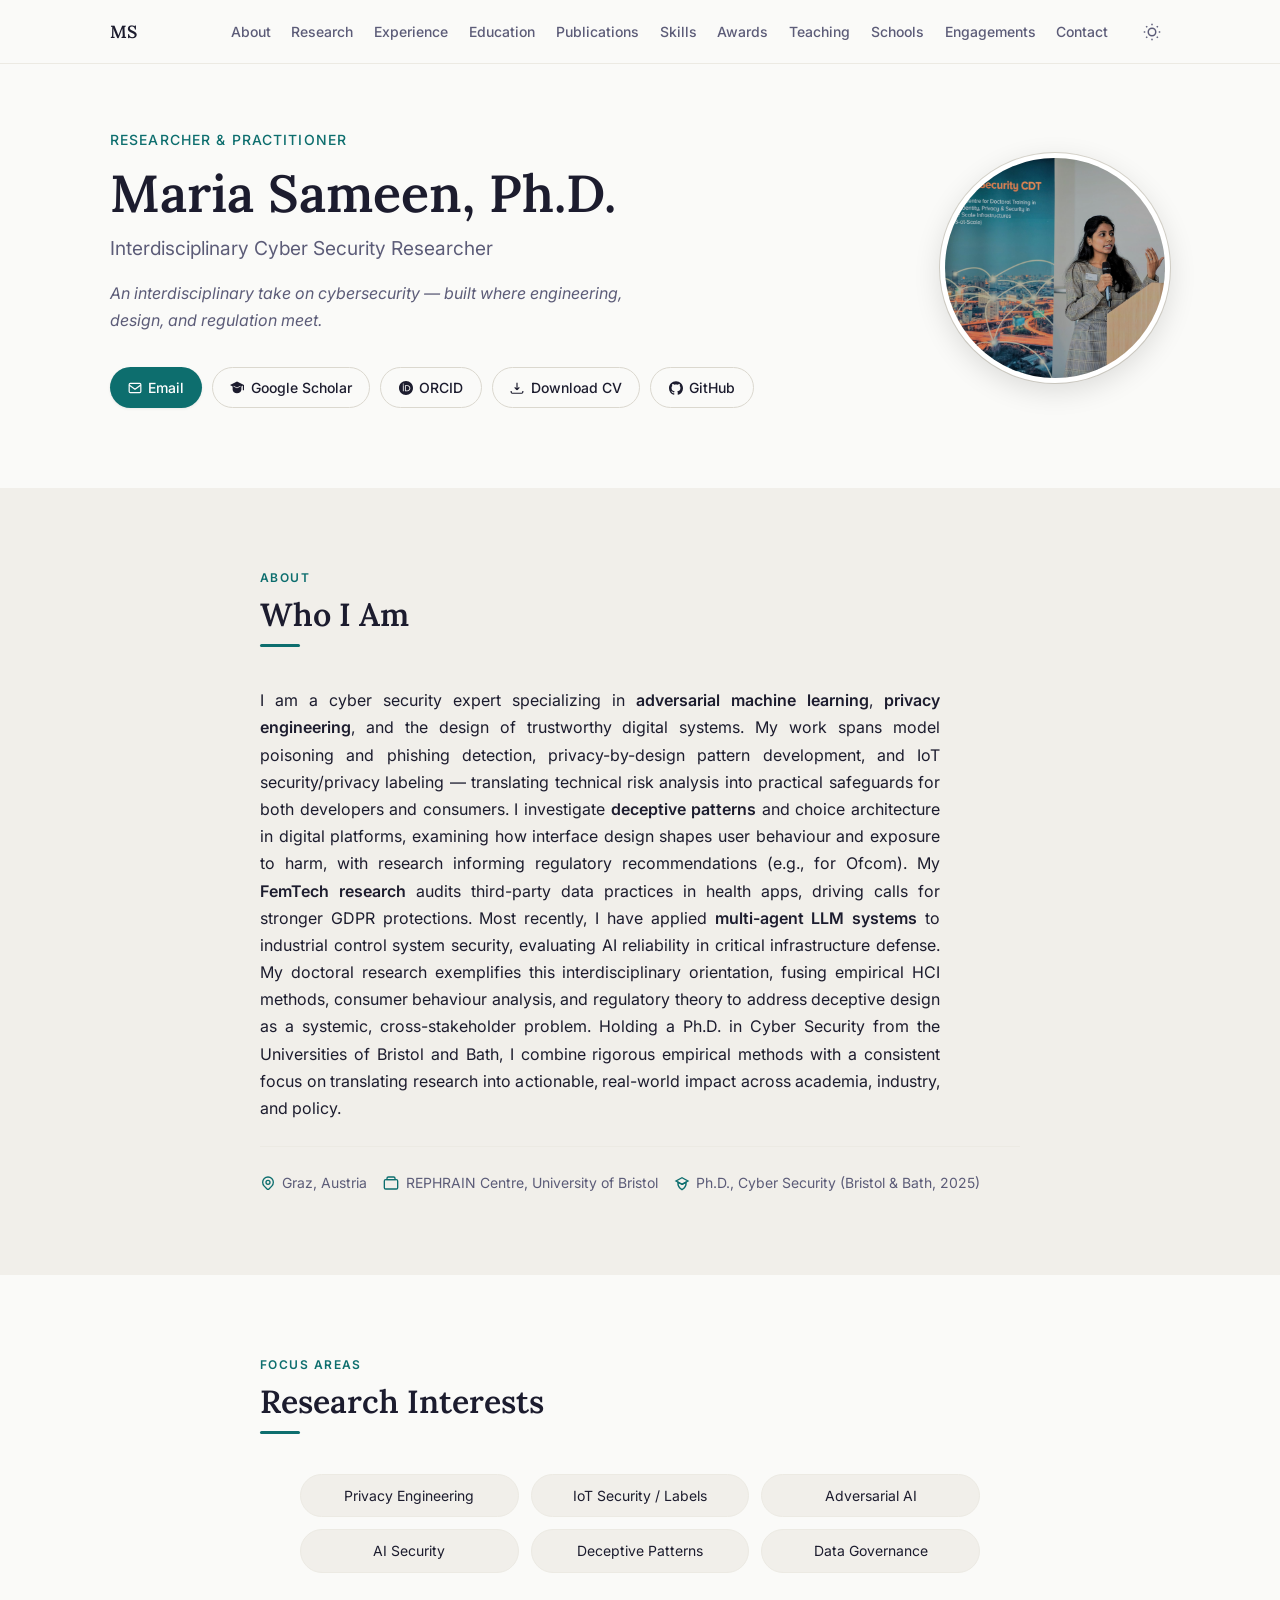
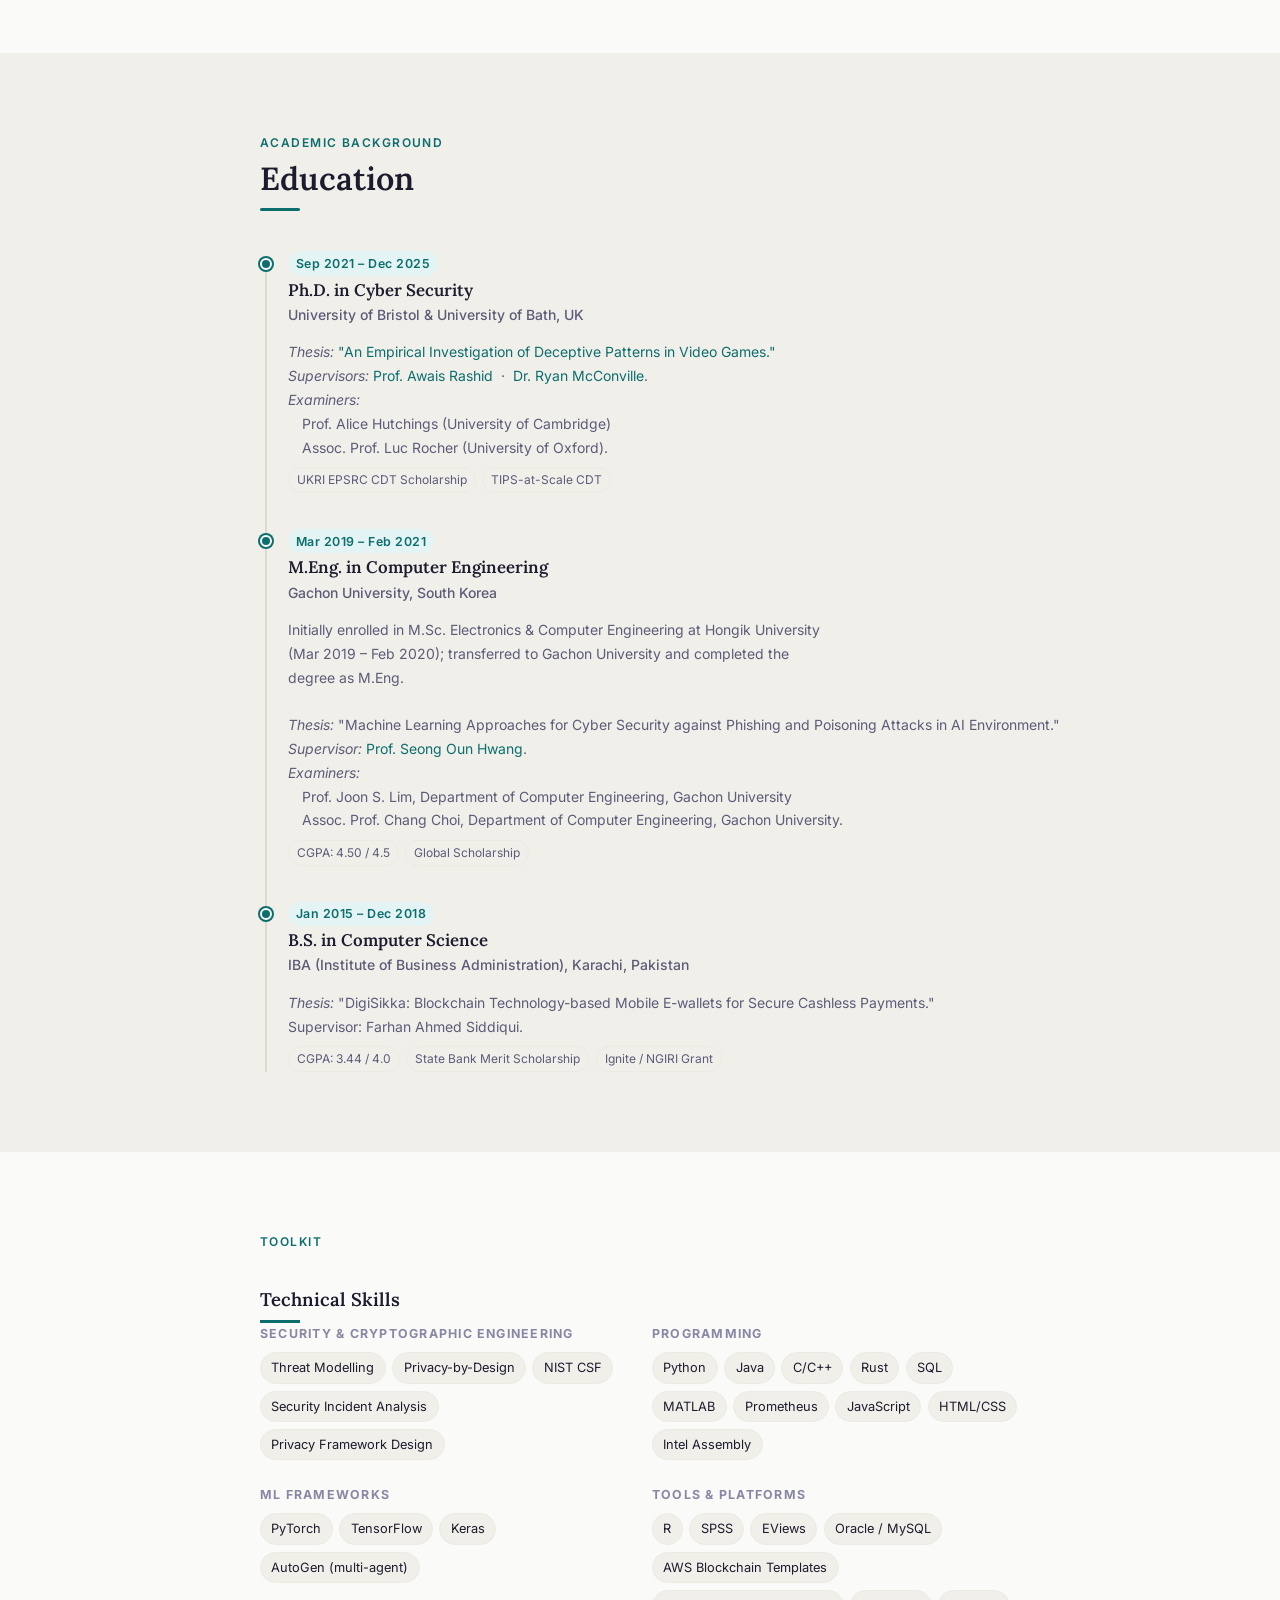
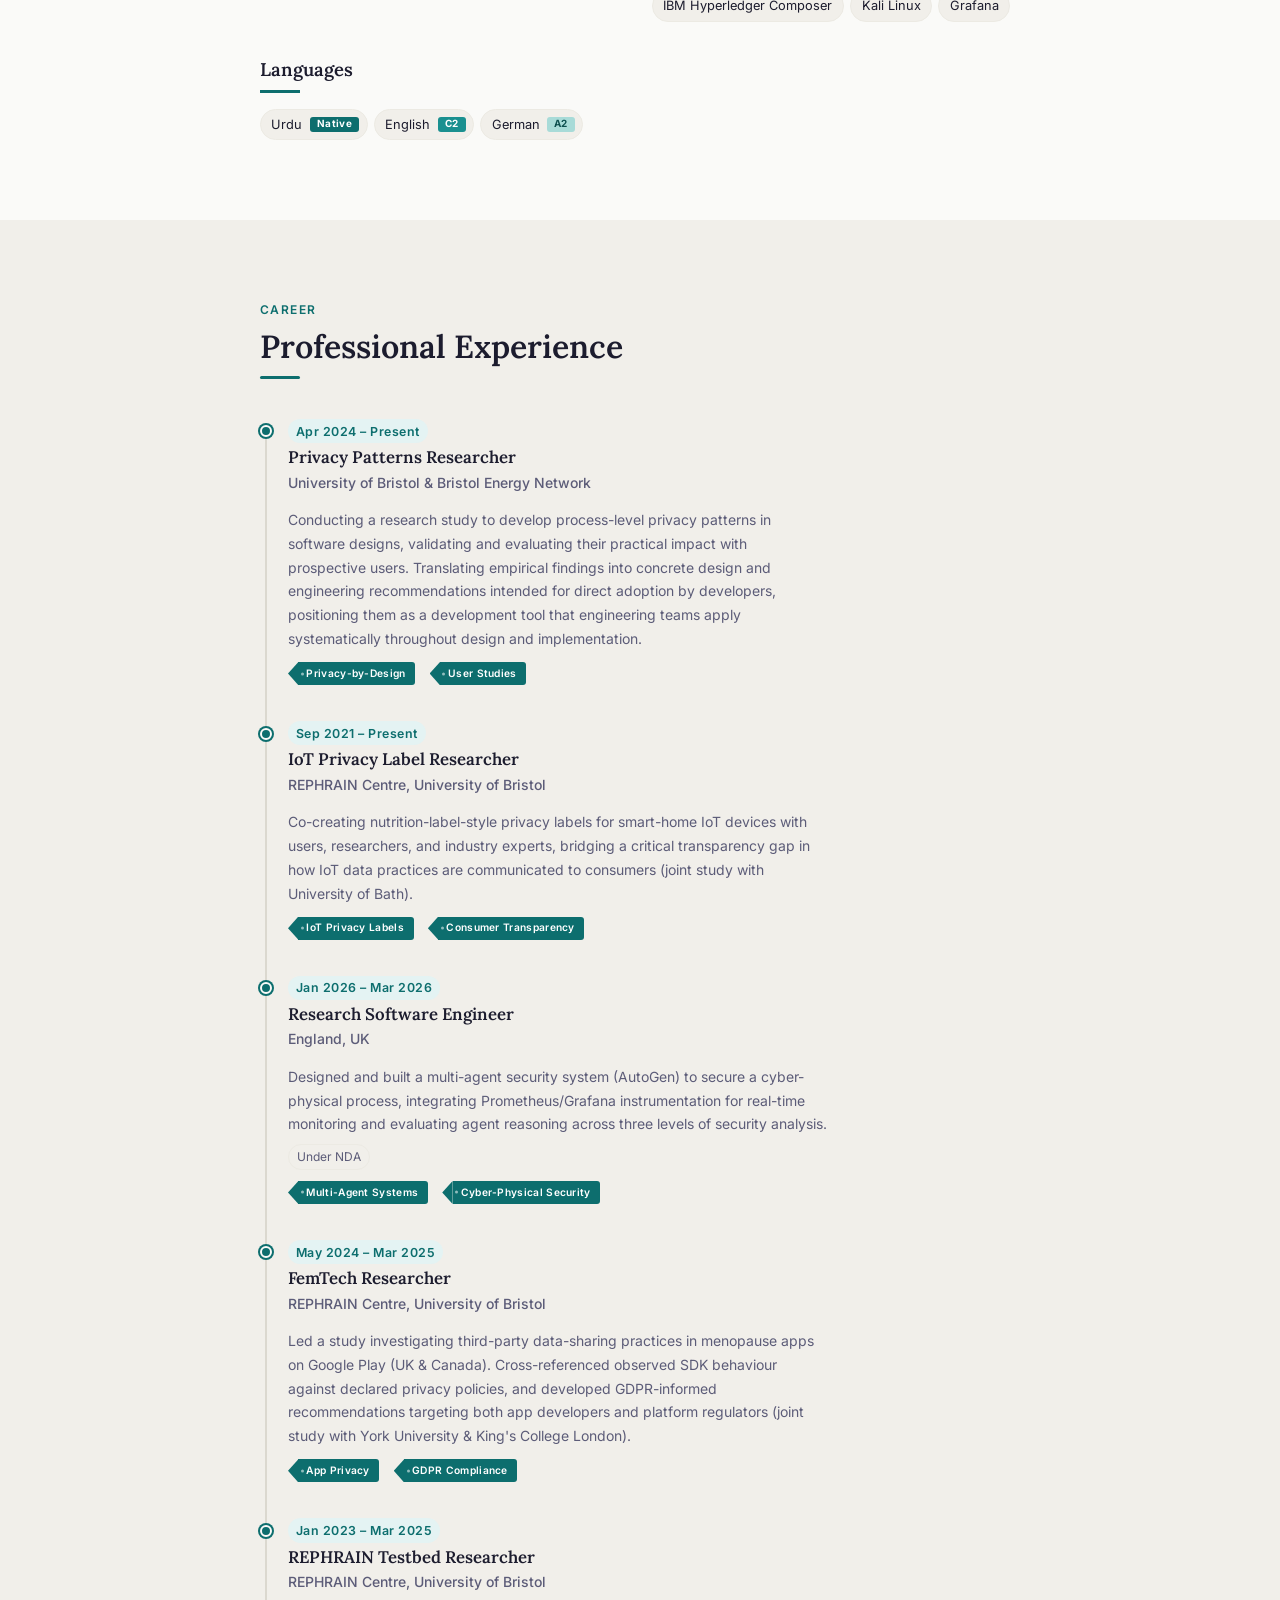
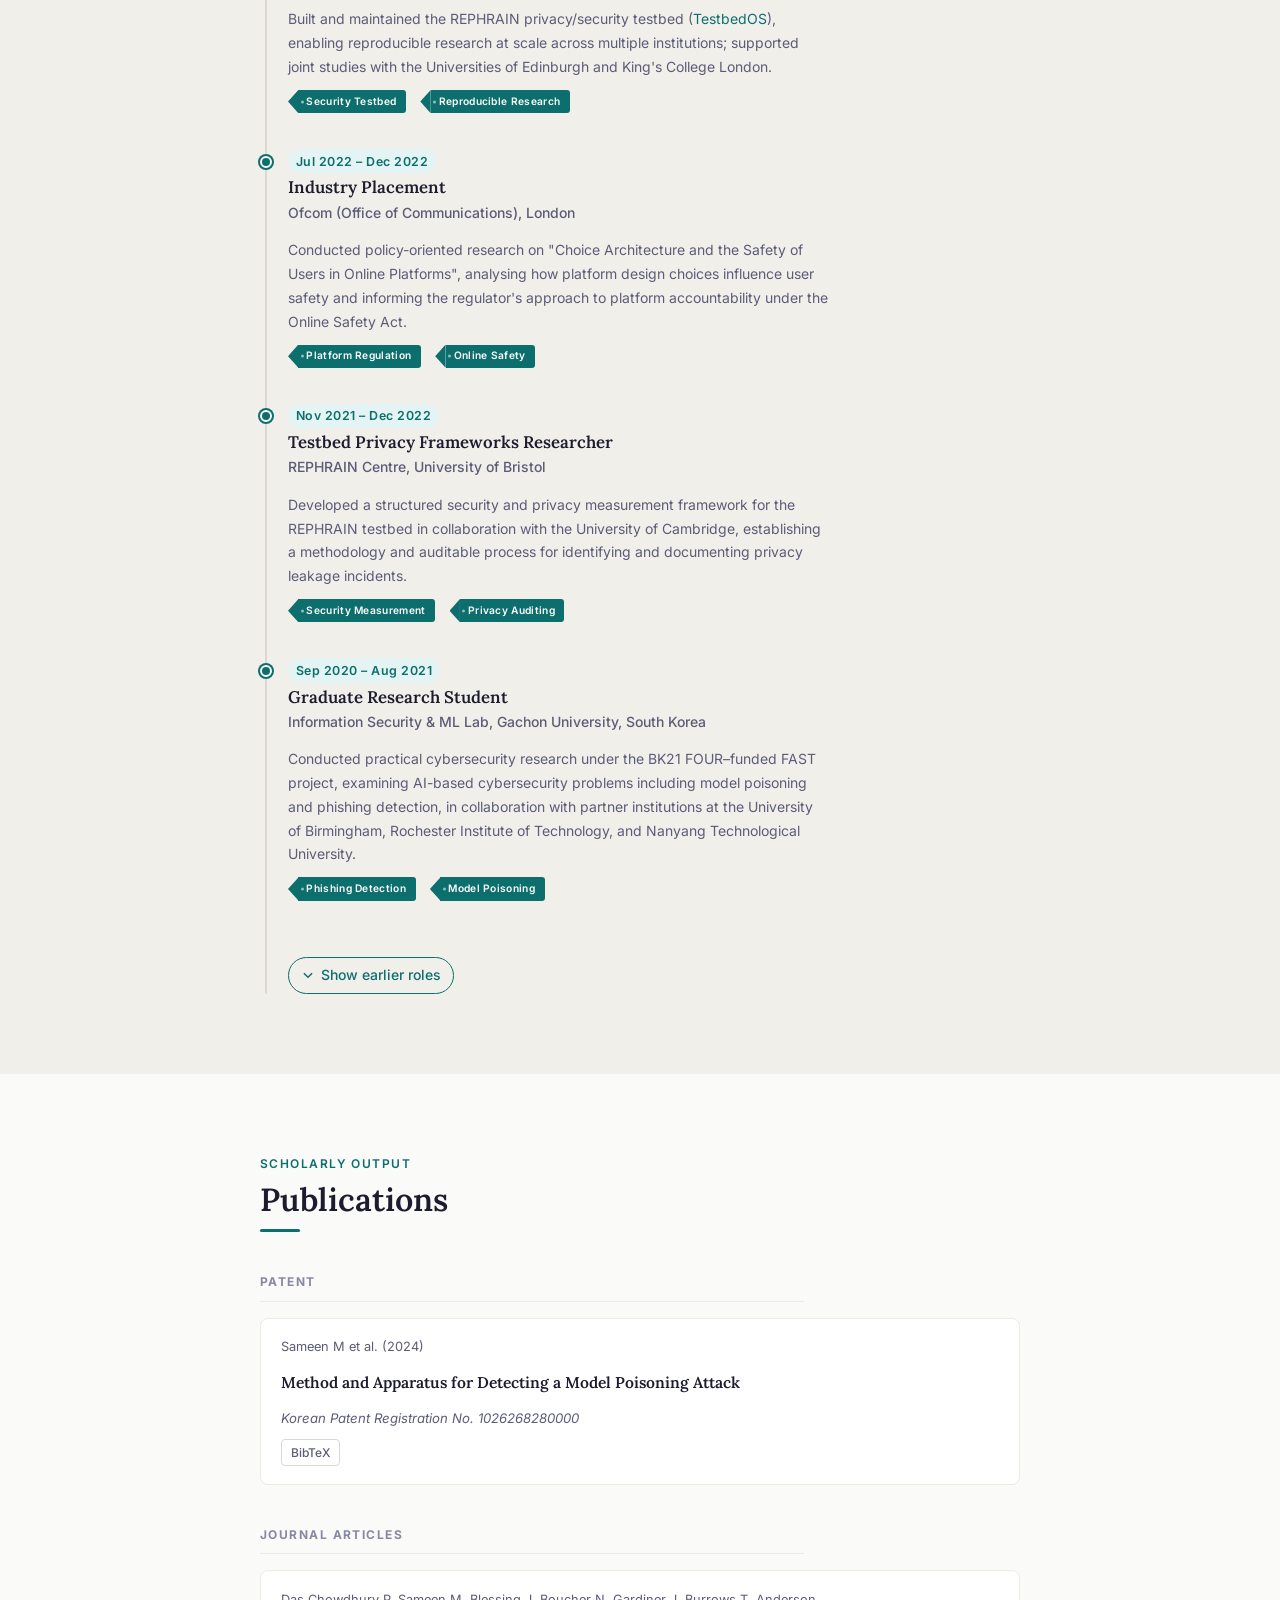
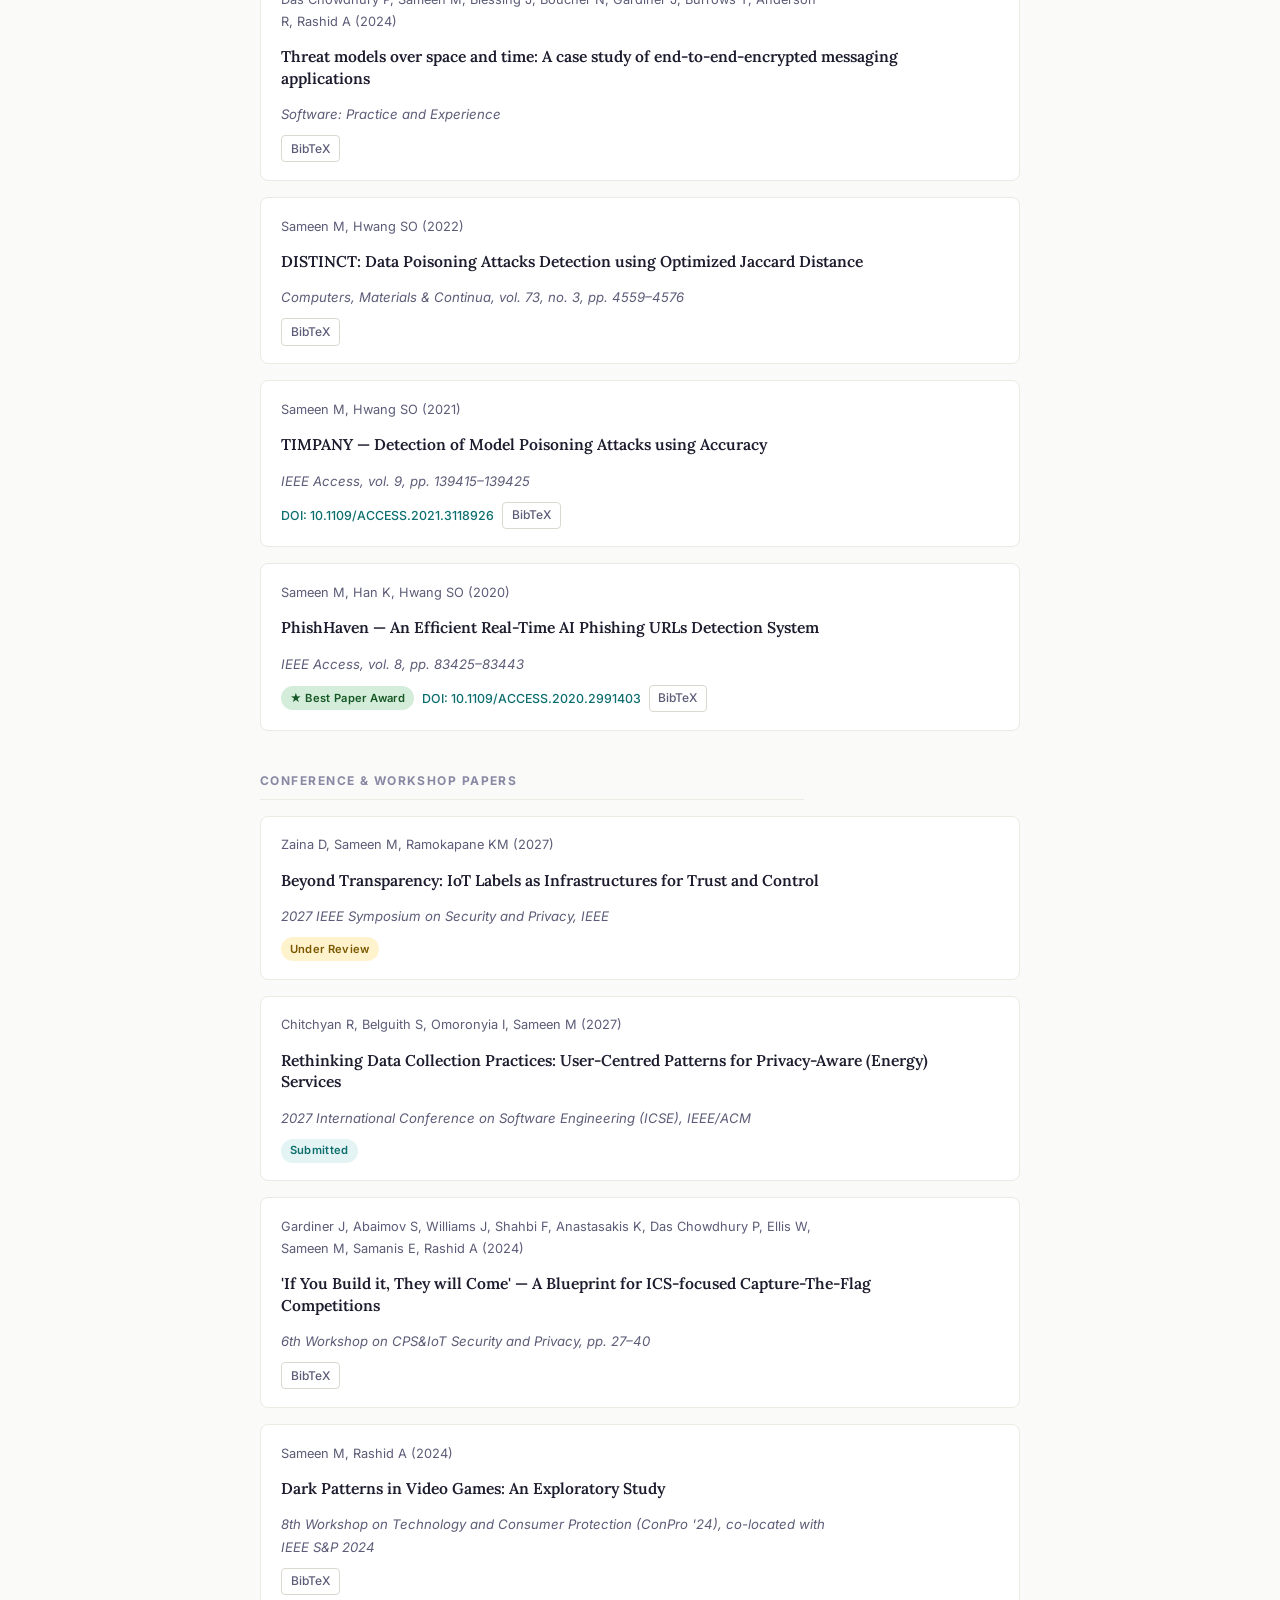
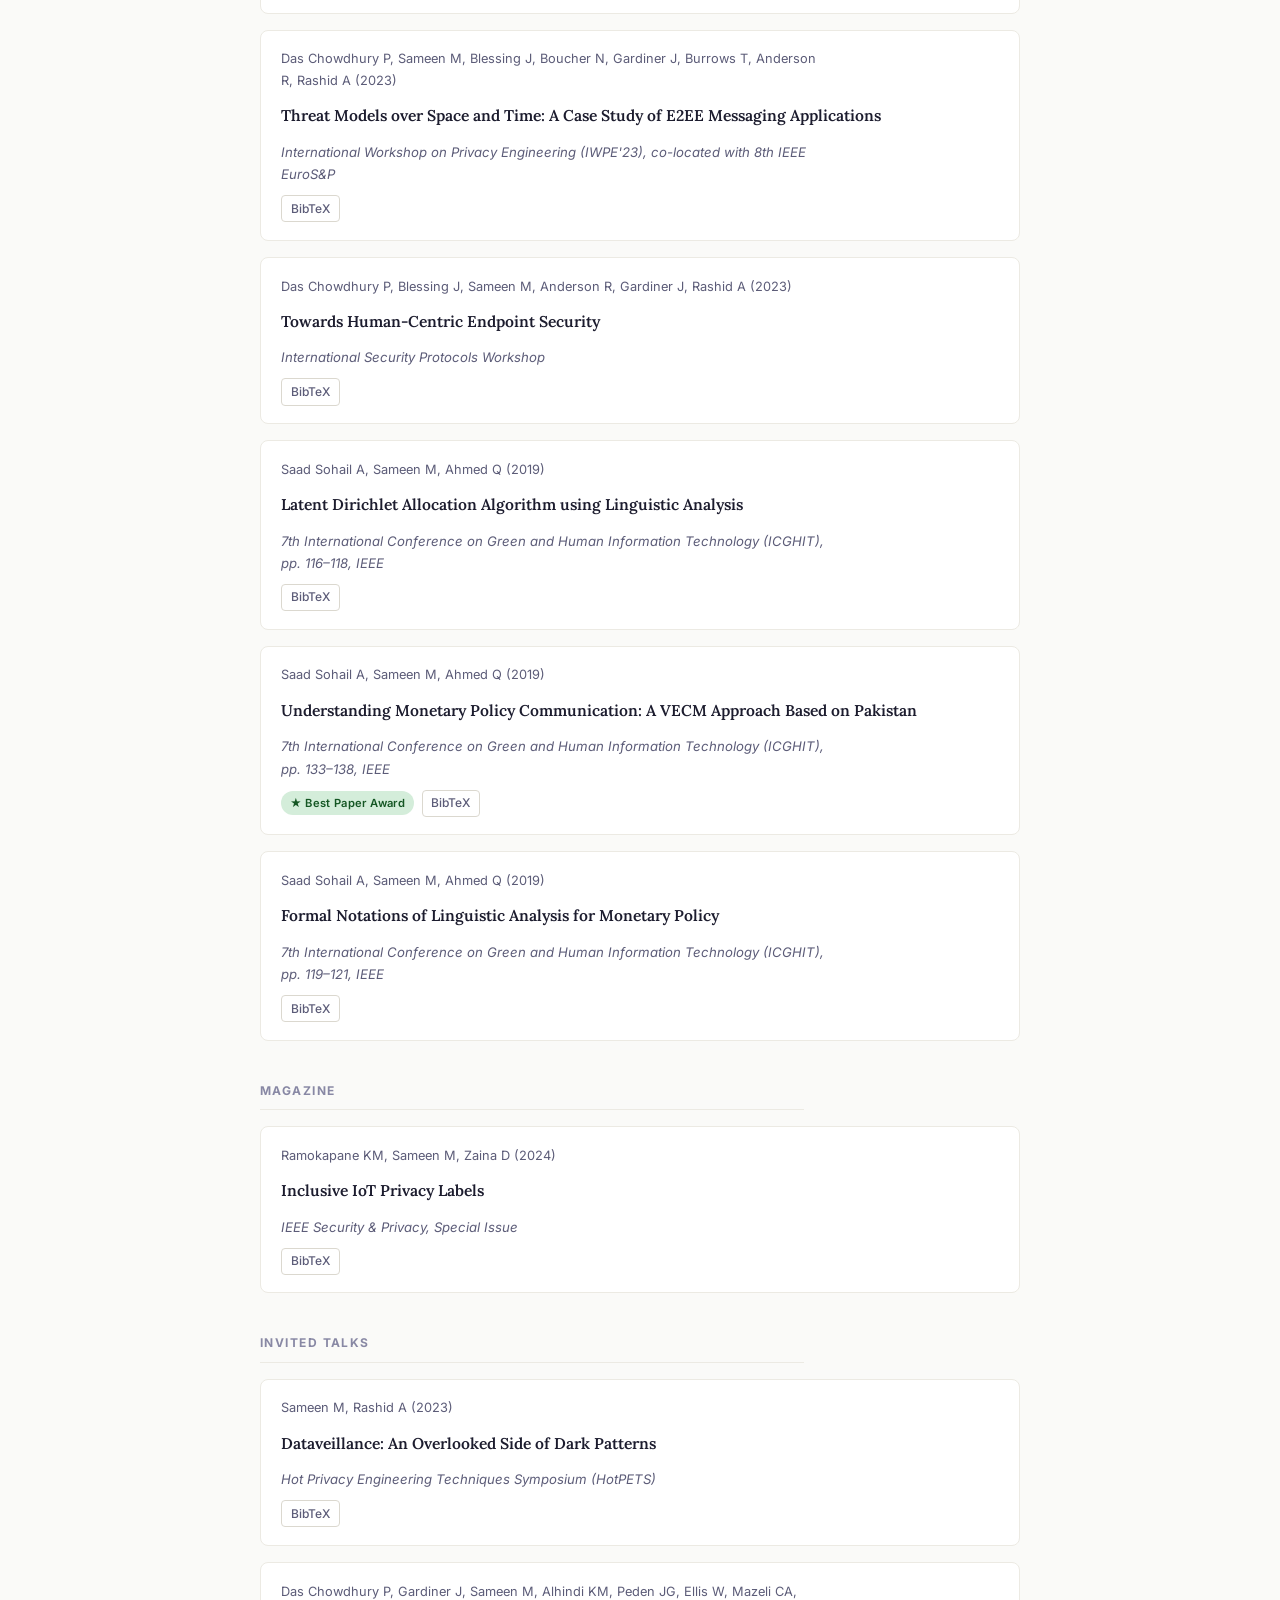
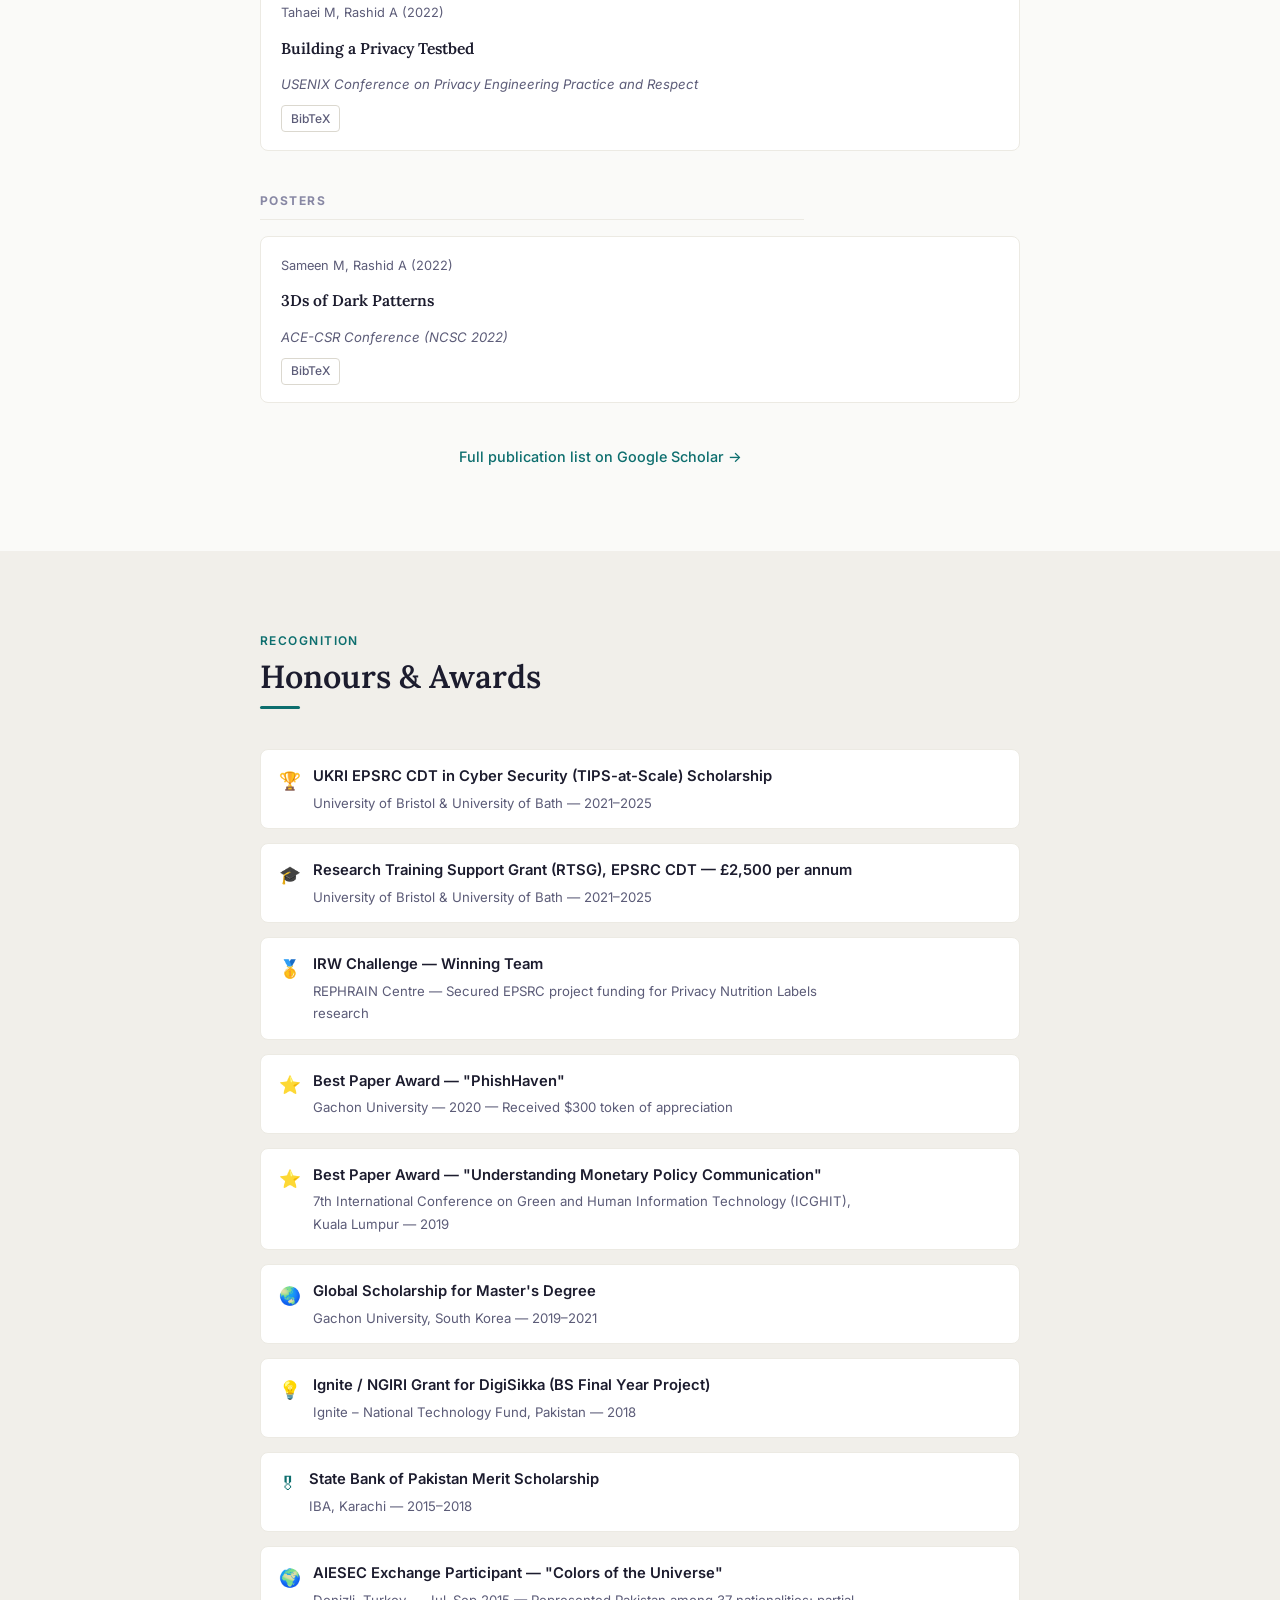
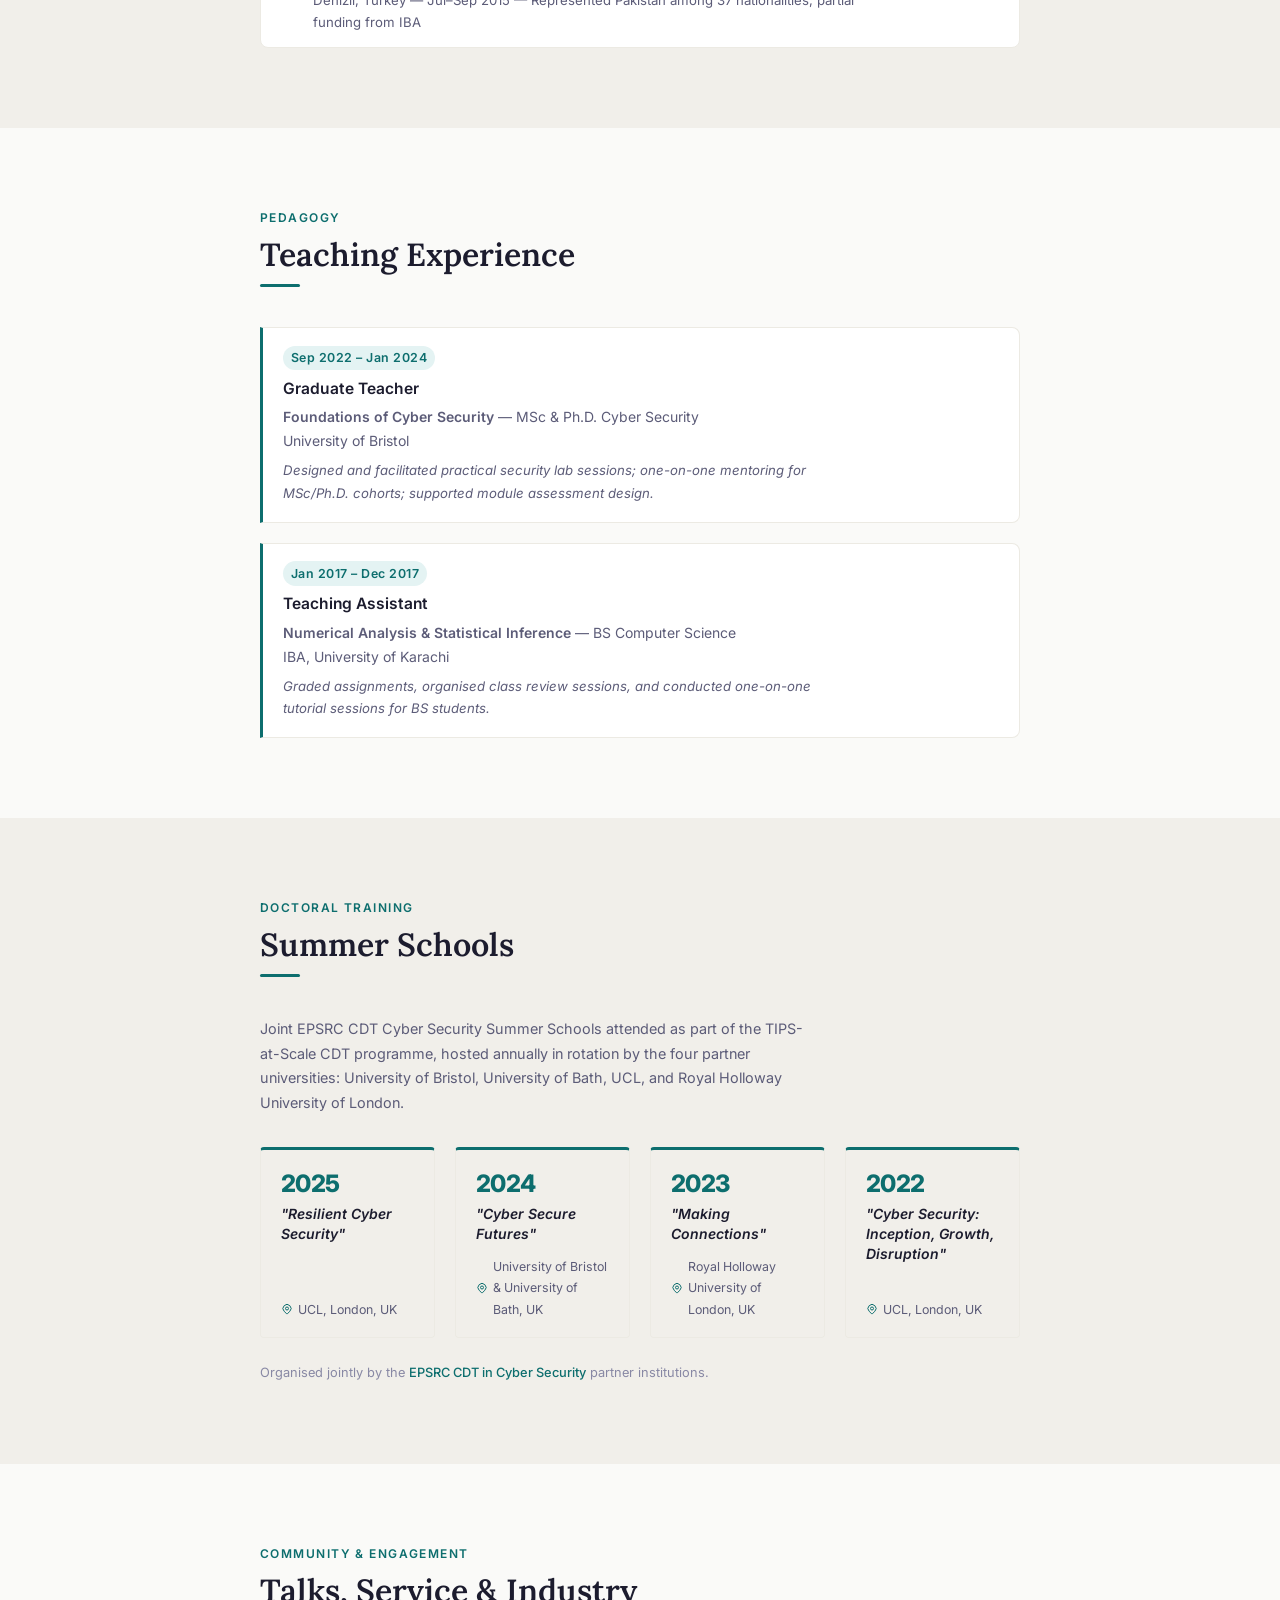
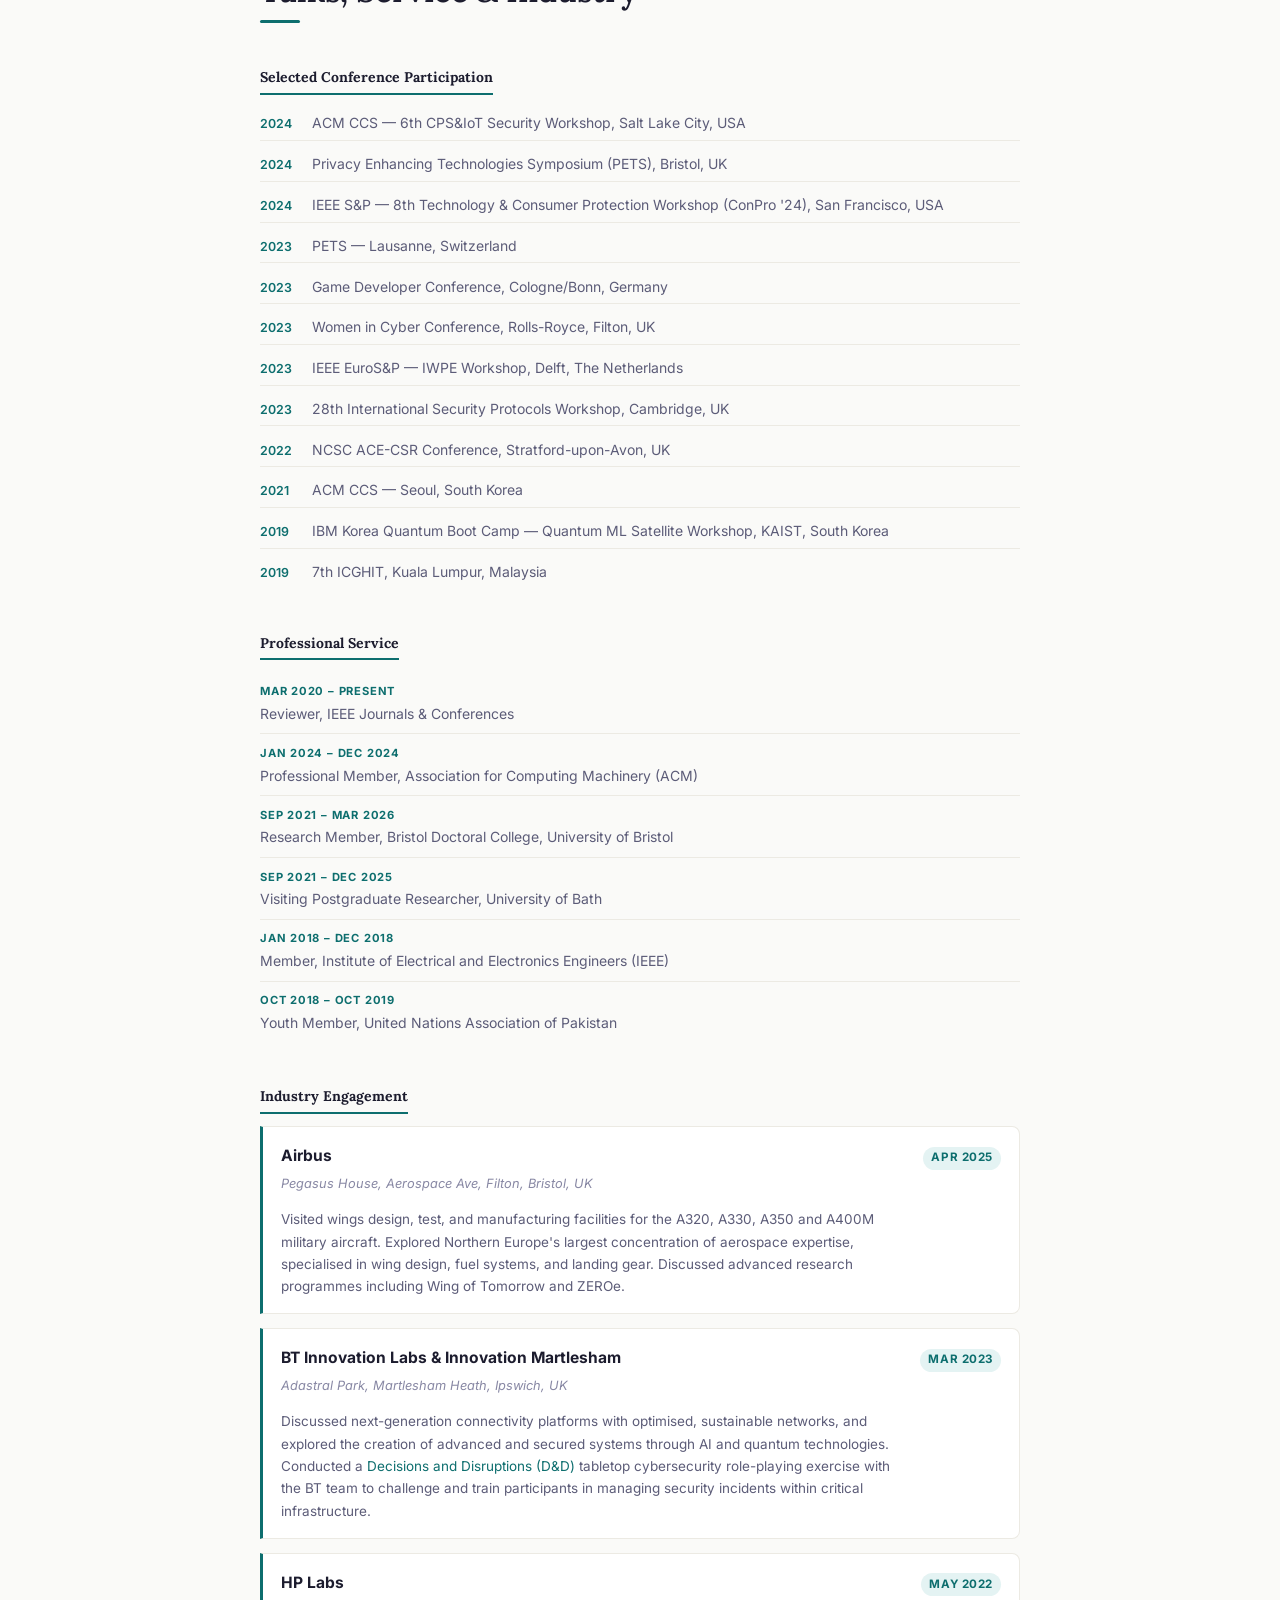
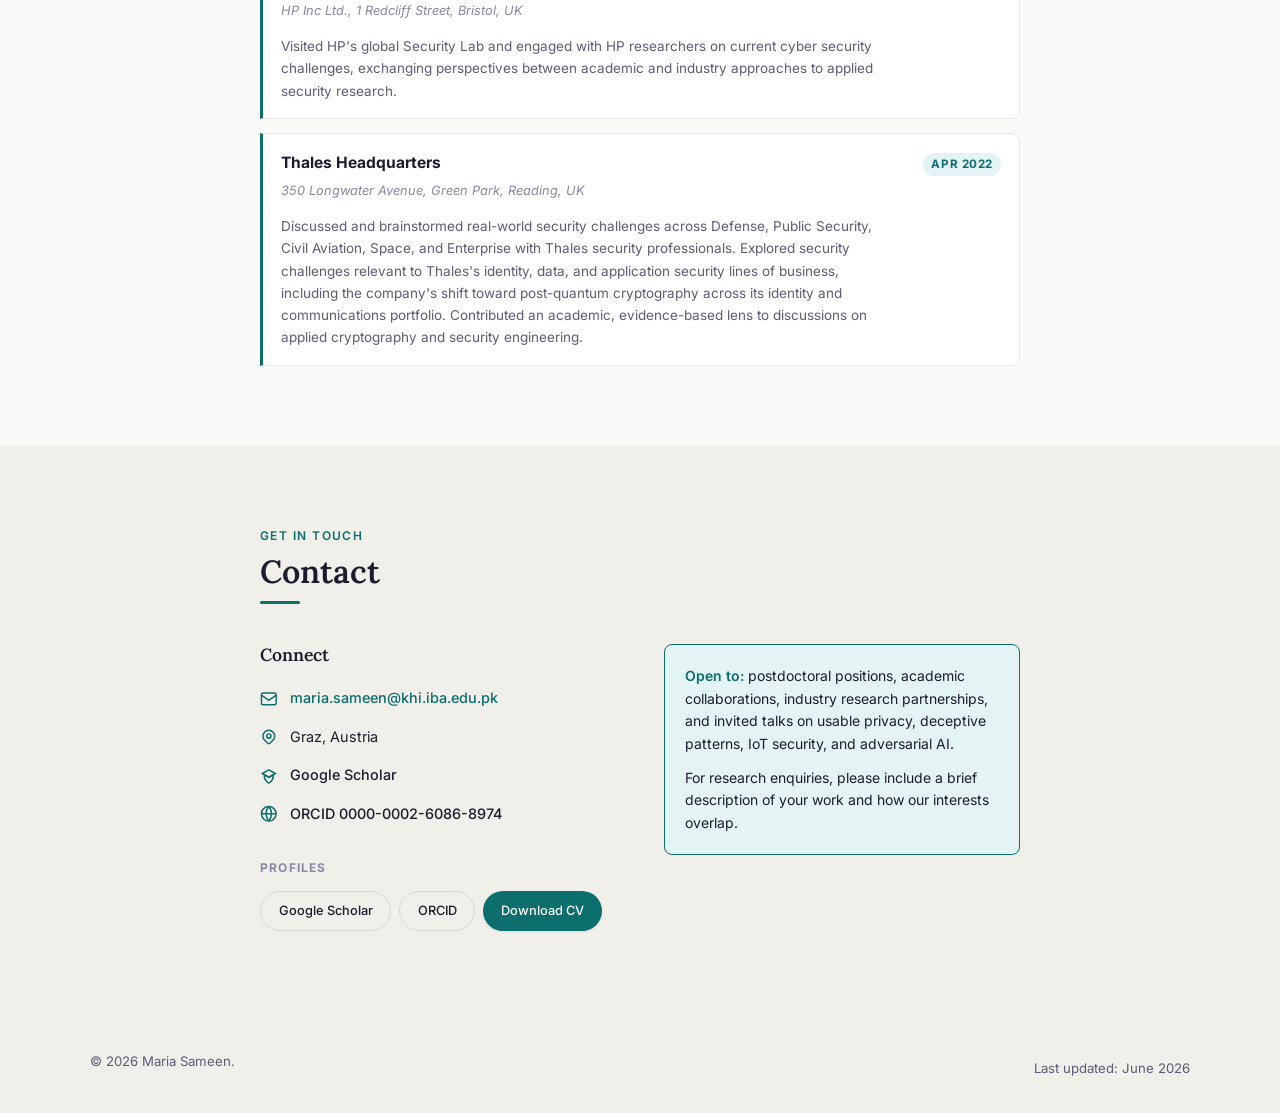
==== commit 37ff7a66: "index.html" ====
--- a/index.html
+++ b/index.html
@@ -437,7 +437,7 @@
         <div class="skill-tags" style="margin-top: 1rem;">
           <span class="skill-tag lang-tag">Urdu <span class="lang-badge lang-badge--native">Native</span></span>
           <span class="skill-tag lang-tag">English <span class="lang-badge lang-badge--c2">C2</span></span>
-          <span class="skill-tag lang-tag">German <span class="lang-badge lang-badge--a1">A1</span></span>
+          <span class="skill-tag lang-tag">German <span class="lang-badge lang-badge--a1">A2</span></span>
         </div>
       </div>
     </section>
